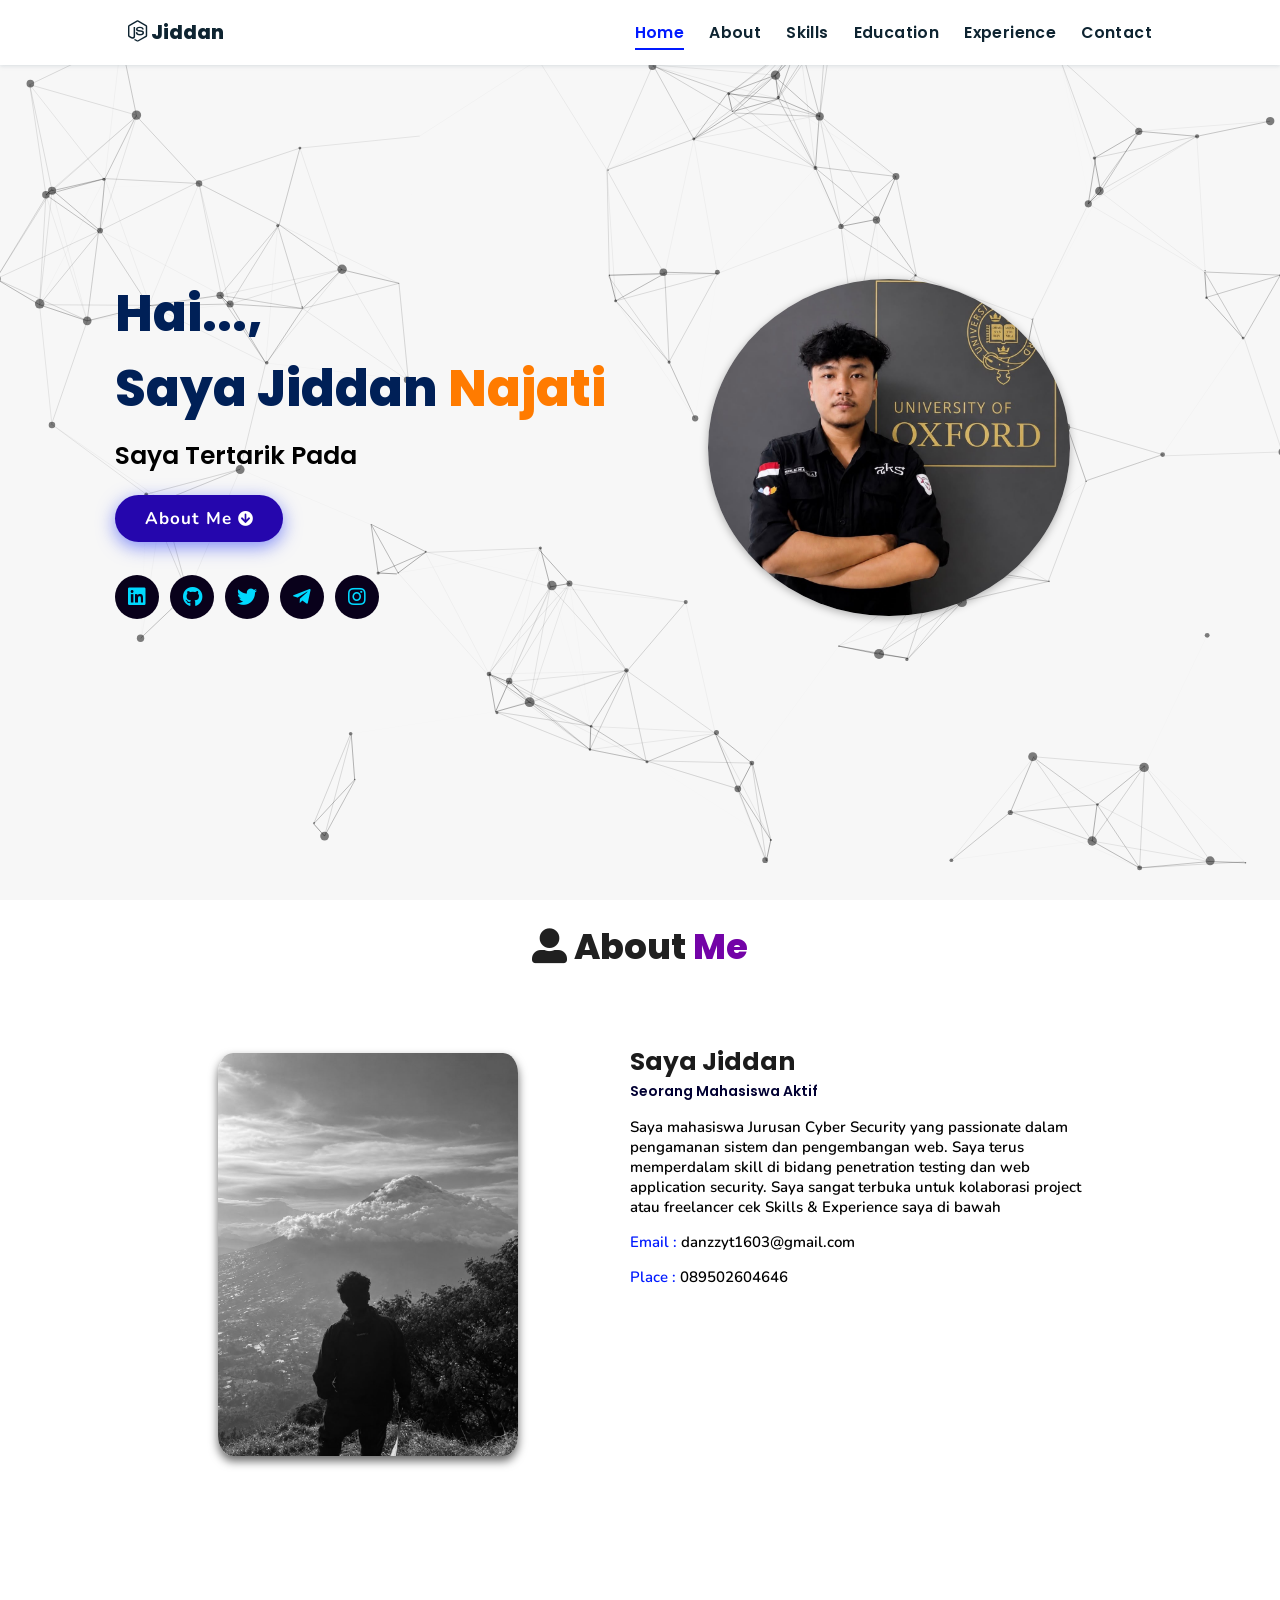
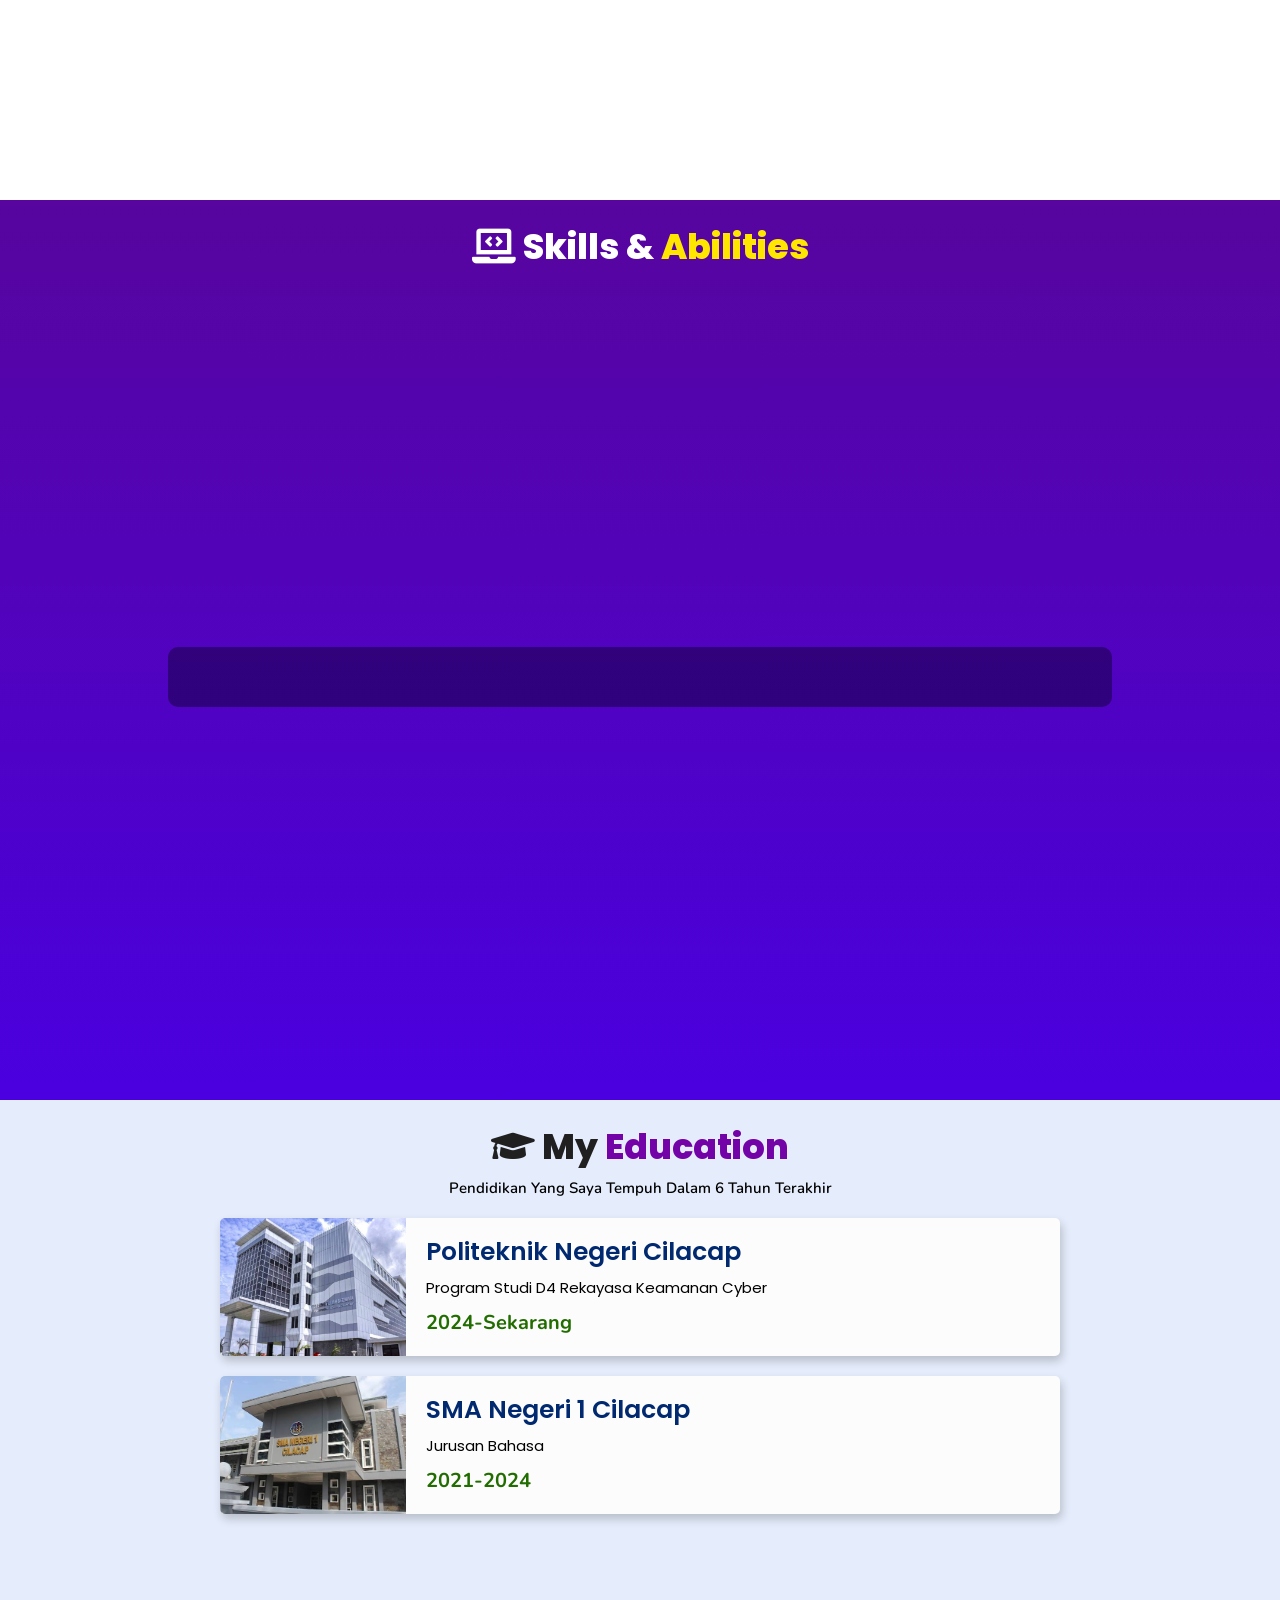
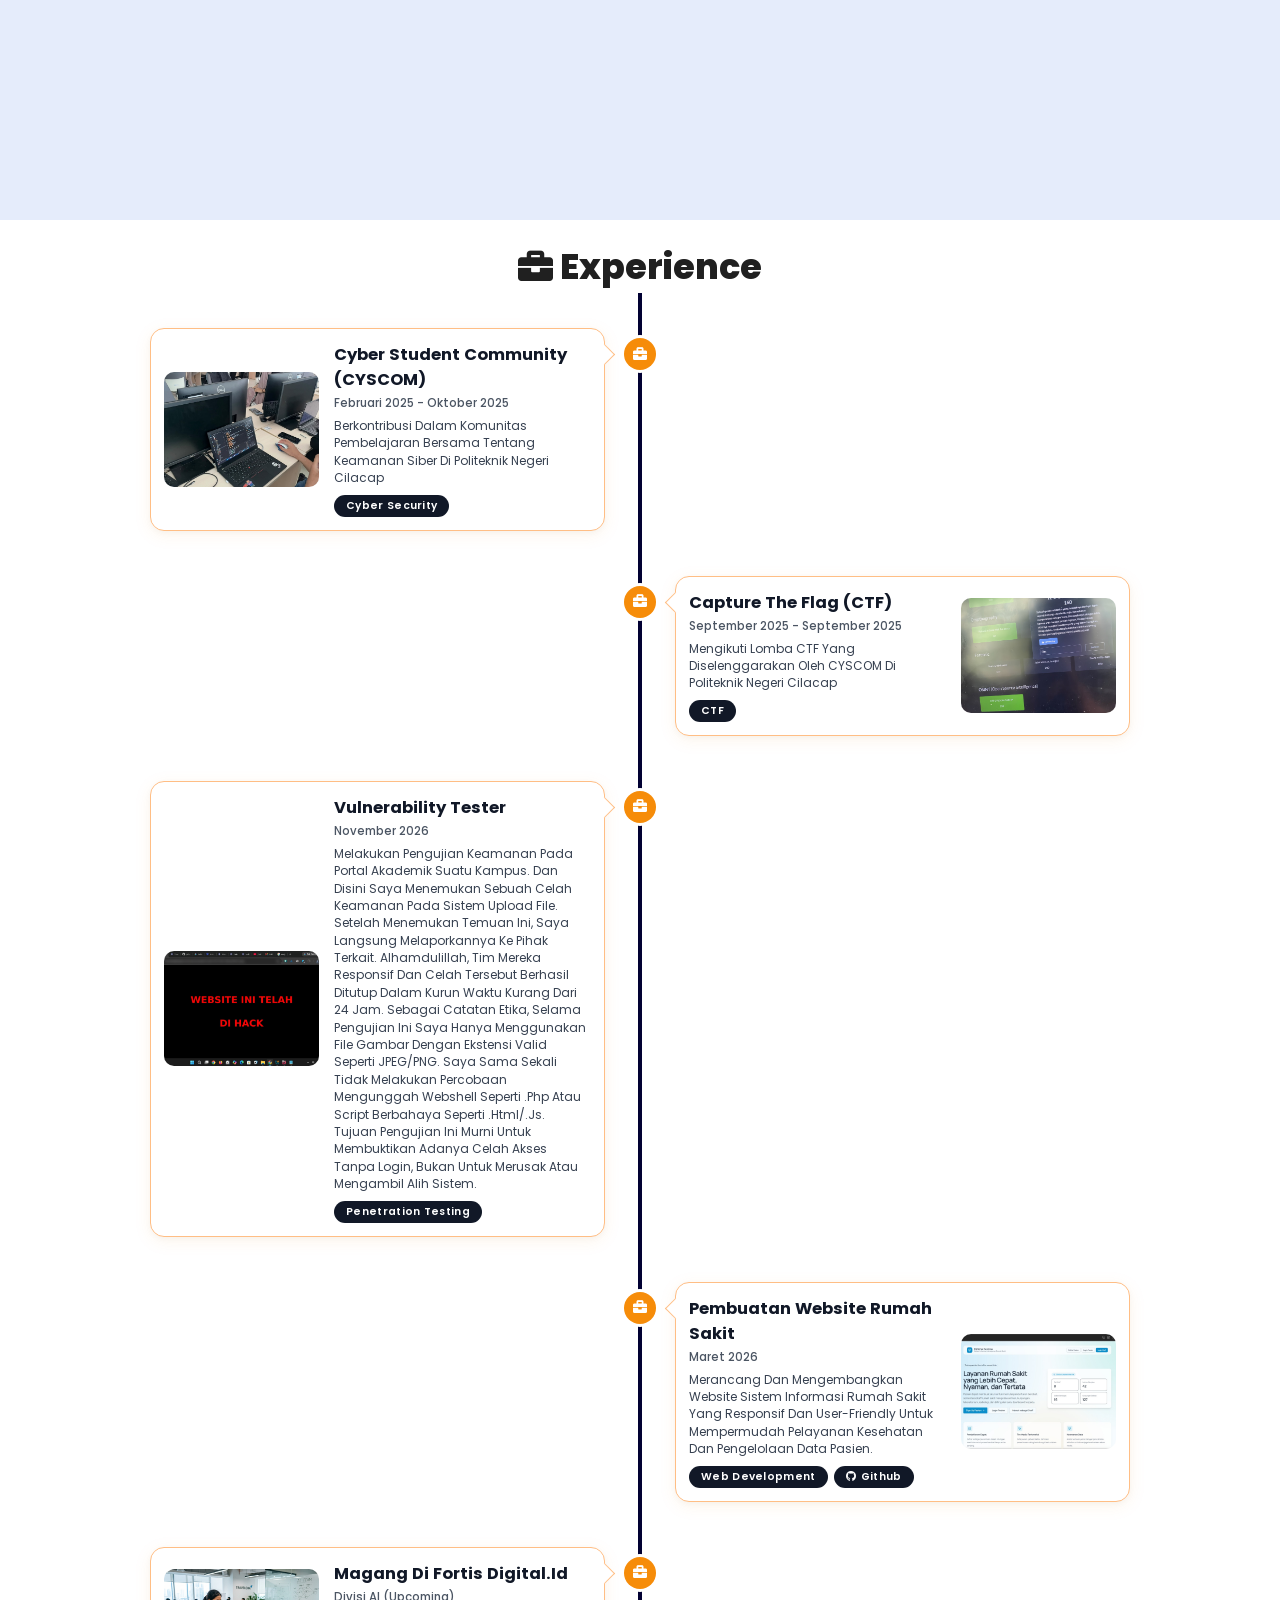
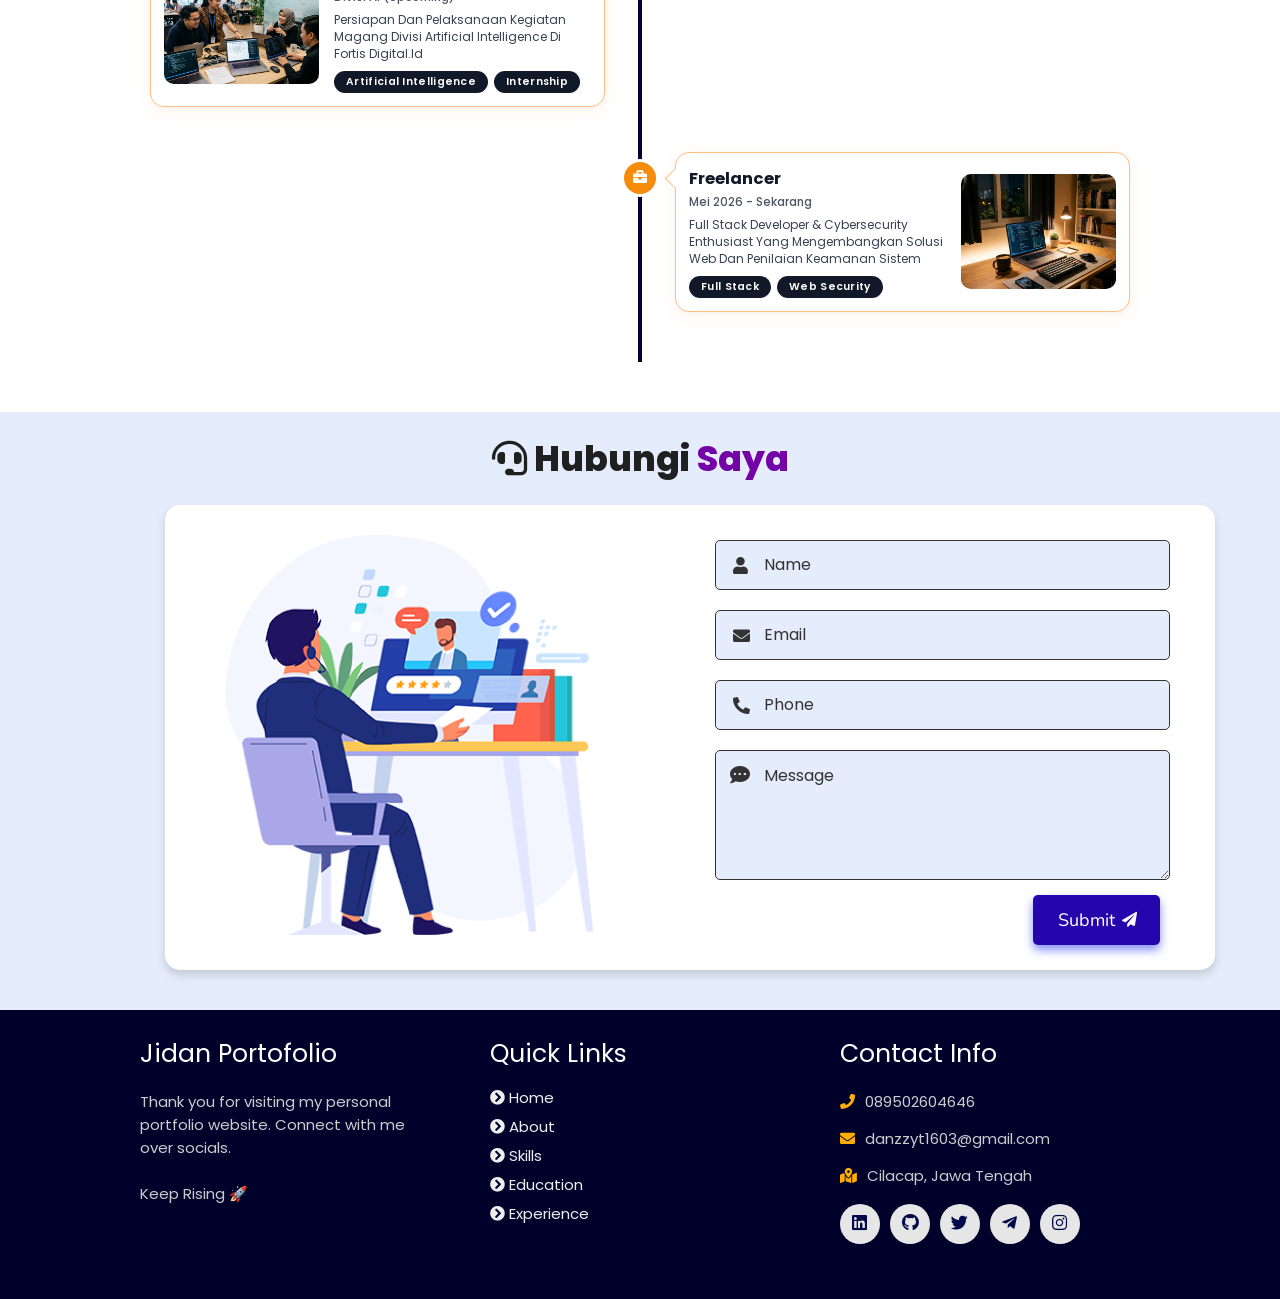
==== index.html @ b466459a "Replace Full Stack tag with clickable Github link to SIMRS repo" ====
<!DOCTYPE html>
<html lang="en">
<head>
    <meta charset="UTF-8">
    <meta http-equiv="X-UA-Compatible" content="IE=edge">
    <meta name="viewport" content="width=device-width, initial-scale=1.0">
    <meta name="keywords" content="jiddan najati, portfolio, jiddan, full stack dev, personal portfolio, portfolio design, portfolio website" />
    <meta name="description" content="Welcome to Jiddan's Portfolio. Full-Stack Web Developer" />
    <!-- Custom CSS -->
    <link rel="stylesheet" href="./assets/css/style.css">
    <!-- Font Awesome -->
    <link rel="stylesheet" href="https://cdnjs.cloudflare.com/ajax/libs/font-awesome/5.15.3/css/all.min.css" integrity="sha512-iBBXm8fW90+nuLcSKlbmrPcLa0OT92xO1BIsZ+ywDWZCvqsWgccV3gFoRBv0z+8dLJgyAHIhR35VZc2oM/gI1w==" crossorigin="anonymous" referrerpolicy="no-referrer" />
    <!-- Favicon -->
    <link id='favicon' rel="shortcut icon" href="./assets/images/favicon.png" type="image/x-png">
    <title>Portfolio | Jiddan Najati</title>
</head>
<body oncontextmenu="return false">

<!-- pre loader -->
<!-- <div class="loader-container">
  <img draggable="false" src="./assets/images/preloader.gif" alt="">
</div> -->

<!-- navbar starts -->
<header>
        <a href="/" class="logo"><i class="fab fa-node-js"></i> Jiddan</a>

        <div id="menu" class="fas fa-bars"></div>
        <nav class="navbar">
            <ul>
            <li><a class="active" href="#home">Home</a></li>
            <li><a href="#about">About</a></li>
            <li><a href="#skills">Skills</a></li>
            <li><a href="#education">Education</a></li>
            <li><a href="#experience">Experience</a></li>
            <li><a href="#contact">Contact</a></li>
            </ul>
        </nav>
</header>
<!-- navbar ends -->


<!-- hero section starts -->
<section class="home" id="home">
    <div id="particles-js"></div>

    <div class="content">
    <h2>Hai...,<br/> Saya Jiddan <span>Najati</span></h2>
    <p>Saya tertarik pada <span class="typing-text"></span></p>
    <a href="#about" class="btn"><span>About Me</span>
      <i class="fas fa-arrow-circle-down"></i>
    </a>
    <div class="socials">
        <ul class="social-icons">
          <li><a class="linkedin" aria-label="LinkedIn" href="https://www.linkedin.com/in/jiddan-najati-794027368" target="_blank"><i class="fab fa-linkedin"></i></a></li> 
          <li><a class="github" aria-label="GitHub" href="https://github.com/DannTzy999/" target="_blank"><i class="fab fa-github"></i></a></li>
          <li><a class="twitter" aria-label="Twitter" href="https://x.com/ZidanZi68293020" target="_blank"><i class="fab fa-twitter"></i></a></li>
          <li><a class="telegram" aria-label="Telegram" href="https://t.me/dannkecee" target="_blank"><i class="fab fa-telegram-plane"></i></a></li>
          <li><a class="instagram" aria-label="Instagram" href="https://www.instagram.com/jiddanbae?stkn=YXJrNmh4YnZ0dGF2&utm_source=qr" target="_blank"><i class="fab fa-instagram"></i></a></li>
        </ul>
      </div>
    </div>
<div class="image">
    <img draggable="false" class="tilt" src="./assets/images/hero.png" alt="">
</div>
</section>
<!-- hero section ends -->


<!-- about section starts -->
<section class="about" id="about">
    <h2 class="heading"><i class="fas fa-user-alt"></i> About <span>Me</span></h2>
    
    <div class="row">

    <div class="image">
        <img draggable="false" class="tilt" src="./assets/images/profile2.jpg" alt="">
    </div>
    <div class="content">
        <h3>Saya Jiddan</h3>
        <span class="tag">Seorang Mahasiswa Aktif</span>
        
        <p>Saya mahasiswa Jurusan Cyber Security yang passionate dalam pengamanan sistem dan pengembangan web. Saya terus memperdalam skill di bidang penetration testing dan web application security. Saya sangat terbuka untuk kolaborasi project atau freelancer cek Skills & Experience saya di bawah</p>
        
        <div class="box-container">
            <!-- <div class="box">
              <p><span> age: </span> 20</p>
              <p><span> phone : </span> +91 XXX-XXX-XXXX</p>
            </div> -->
            <div class="box">
              <p><span> email : </span> danzzyt1603@gmail.com</p>
              <p><span> place : </span> 089502604646</p>
            </div>
        </div>
        
    </div>
    </div>
</section>
<!-- about section ends -->

<!-- skills section starts -->
<section class="skills" id="skills">

    <h2 class="heading"><i class="fas fa-laptop-code"></i> Skills & <span>Abilities</span></h2>

    <div class="container">
          <div class="row" id="skillsContainer">

            <!-- <div class="bar">
              <div class="info">
                <img src="https://img.icons8.com/color/48/000000/adobe-xd.png"/>
                <span>AdobeXD</span>
              </div>
            </div> -->

      </div>
</div>
</section>
<!-- skills section ends -->


<!-- education section starts -->
<section class="education" id="education">

  <h1 class="heading"><i class="fas fa-graduation-cap"></i> My <span>Education</span></h1>

    <p class="qoute">Pendidikan yang saya tempuh dalam 6 tahun terakhir</p>

    <div class="box-container">

    <div class="box">
        <div class="image">
        <img draggable="false" src="./assets/images/educat/college.jpg" alt="">
        </div>
        <div class="content">
        <h3>Politeknik Negeri Cilacap</h3>
        <p>Program Studi D4 Rekayasa Keamanan Cyber</p>
        <h4>2024-Sekarang</h4>
        </div>
    </div>

    <div class="box">
      <div class="image">
      <img draggable="false" src="./assets/images/educat/school.jpg" alt="">
      </div>
      <div class="content">
      <h3>SMA Negeri 1 Cilacap</h3>
      <p>jurusan Bahasa</p>
      <h4>2021-2024</h4>
      </div>
    </div>

</div>
</section>
<!-- education section ends -->

<!-- experience section starts -->
<section class="experience" id="experience">

  <h2 class="heading"><i class="fas fa-briefcase"></i> Experience </h2>

  <div class="timeline">

    <div class="container left">
      <div class="content">
        <div class="exp-image" data-images='["./assets/images/experience/cyscom/cyber-student.jpg", "./assets/images/experience/cyscom/wa-cyscom.jpg"]'>
          <img draggable="false" src="./assets/images/experience/cyscom/cyber-student.jpg" alt="Cyber Student Community">
        </div>
        <div class="exp-info">
          <h2>Cyber Student Community (CYSCOM)</h2>
          <span class="exp-date">Februari 2025 - Oktober 2025</span>
          <p>Berkontribusi Dalam Komunitas Pembelajaran Bersama Tentang Keamanan Siber Di Politeknik Negeri Cilacap</p>
          <div class="exp-badges">
            <span class="badge">Cyber Security</span>
          </div>
        </div>
      </div>
    </div>

    <div class="container right">
      <div class="content">
        <div class="exp-image" data-images='["./assets/images/experience/ctf/ctf.jpg"]'>
          <img draggable="false" src="./assets/images/experience/ctf/ctf.jpg" alt="Capture The Flag">
        </div>
        <div class="exp-info">
          <h2>Capture The Flag (CTF)</h2>
          <span class="exp-date">September 2025 - September 2025</span>
          <p>Mengikuti Lomba CTF Yang Diselenggarakan oleh CYSCOM di Politeknik Negeri Cilacap</p>
          <div class="exp-badges">
            <span class="badge">CTF</span>
          </div>
        </div>
      </div>
    </div>

    <div class="container left">
      <div class="content">
        <div class="exp-image" data-images='["./assets/images/experience/vulnerability-tester/protic.jpg", "./assets/images/experience/vulnerability-tester/sensored_bukti_upload_file1.jpeg", "./assets/images/experience/vulnerability-tester/sensored_sebelum_celah_ditutup.jpeg", "./assets/images/experience/vulnerability-tester/setelah_celah_ditutup.jpeg"]'>
          <img draggable="false" src="./assets/images/experience/vulnerability-tester/protic.jpg" alt="Vulnerability Tester">
        </div>
        <div class="exp-info">
          <h2>Vulnerability Tester</h2>
          <span class="exp-date">November 2026</span>
          <p>Melakukan pengujian keamanan pada portal akademik suatu kampus. Dan disini saya menemukan sebuah celah keamanan pada sistem upload file. Setelah menemukan temuan ini, saya langsung melaporkannya ke pihak terkait. Alhamdulillah, tim mereka responsif dan celah tersebut berhasil ditutup dalam kurun waktu kurang dari 24 jam.
Sebagai catatan etika, selama pengujian ini saya hanya menggunakan file gambar dengan ekstensi valid seperti JPEG/PNG. Saya sama sekali tidak melakukan percobaan mengunggah webshell seperti .php atau script berbahaya seperti .html/.js. Tujuan pengujian ini murni untuk membuktikan adanya celah Akses tanpa login, bukan untuk merusak atau mengambil alih sistem.</p>
          <div class="exp-badges">
            <span class="badge">Penetration Testing</span>
          </div>
        </div>
      </div>
    </div>

    <div class="container right">
      <div class="content">
        <div class="exp-image" data-images='["./assets/images/experience/machine-learning/ml.jpg", "./assets/images/experience/machine-learning/WhatsApp_Image_2026-11-23_at_13.54.38.jpeg", "./assets/images/experience/machine-learning/WhatsApp_Image_2026-11-23_at_13.55.49.jpeg", "./assets/images/experience/machine-learning/WhatsApp_Image_2026-11-23_at_13.58.51.jpeg", "./assets/images/experience/machine-learning/WhatsApp_Image_2026-11-23_at_14.00.42.jpeg"]'>
          <img draggable="false" src="./assets/images/experience/machine-learning/ml.jpg" alt="Pembuatan Website Rumah Sakit">
        </div>
        <div class="exp-info">
          <h2>Pembuatan Website Rumah Sakit</h2>
          <span class="exp-date">Maret 2026</span>
          <p>Merancang dan mengembangkan website sistem informasi rumah sakit yang responsif dan user-friendly untuk mempermudah pelayanan kesehatan dan pengelolaan data pasien.</p>
          <div class="exp-badges">
            <span class="badge">Web Development</span>
            <a href="https://github.com/x0r909/SIMRS.git" target="_blank" rel="noopener noreferrer" class="badge">
              <i class="fab fa-github"></i> Github
            </a>
          </div>
        </div>
      </div>
    </div>

    <div class="container left">
      <div class="content">
        <div class="exp-image" data-images='["./assets/images/experience/fortis-ai/ai.jpg"]'>
          <img draggable="false" src="./assets/images/experience/fortis-ai/ai.jpg" alt="Magang di Fortis Digital.id">
        </div>
        <div class="exp-info">
          <h2>Magang di Fortis Digital.id</h2>
          <span class="exp-date">Divisi AI (Upcoming)</span>
          <p>Persiapan dan Pelaksanaan Kegiatan Magang Divisi Artificial Intelligence di Fortis Digital.id</p>
          <div class="exp-badges">
            <span class="badge">Artificial Intelligence</span>
            <span class="badge">Internship</span>
          </div>
        </div>
      </div>
    </div>

    <div class="container right">
      <div class="content">
        <div class="exp-image" data-images='["./assets/images/experience/freelance/freelance.jpg"]'>
          <img draggable="false" src="./assets/images/experience/freelance/freelance.jpg" alt="Freelancer">
        </div>
        <div class="exp-info">
          <h2>Freelancer</h2>
          <span class="exp-date">Mei 2026 - Sekarang</span>
          <p>Full Stack Developer & Cybersecurity Enthusiast yang Mengembangkan Solusi Web dan Penilaian Keamanan Sistem</p>
          <div class="exp-badges">
            <span class="badge">Full Stack</span>
            <span class="badge">Web Security</span>
          </div>
        </div>
      </div>
    </div>

  </div>

</section>
<!-- experience section ends -->

<!-- image lightbox modal starts -->
<div id="image-lightbox" class="lightbox-modal" aria-hidden="true" role="dialog" aria-label="Galeri Gambar">
  <div class="lightbox-overlay"></div>
  <button class="lightbox-close" aria-label="Tutup preview">&times;</button>
  
  <div class="lightbox-container">
    <button class="lightbox-nav lightbox-prev" aria-label="Foto Sebelumnya" title="Sebelumnya (ArrowLeft)">
      <i class="fas fa-chevron-left"></i>
    </button>

    <div class="lightbox-content">
      <div class="lightbox-counter"><span class="current-index">1</span> / <span class="total-count">1</span></div>
      <div class="lightbox-img-wrapper">
        <img class="lightbox-img" src="" alt="Preview Gambar">
      </div>
      <p class="lightbox-caption"></p>
      <div class="lightbox-thumbs"></div>
    </div>

    <button class="lightbox-nav lightbox-next" aria-label="Foto Selanjutnya" title="Selanjutnya (ArrowRight)">
      <i class="fas fa-chevron-right"></i>
    </button>
  </div>
</div>
<!-- image lightbox modal ends -->

<!-- contact section starts -->
<section class="contact" id="contact">
  
  <h2 class="heading"><i class="fas fa-headset"></i> Hubungi <span>Saya</span></h2>

  <div class="container">
    <div class="content">
      <div class="image-box">
        <img draggable="false" src="./assets/images/contact1.png" alt="">
      </div>
    <form id="contact-form">
      
      <div class="form-group">
        <div class="field">
          <input type="text" name="name" placeholder="Name" required>
          <i class='fas fa-user'></i>
        </div>
        <div class="field">
          <input type="text" name="email" placeholder="Email" required>
          <i class='fas fa-envelope'></i>
        </div>
        <div class="field">
          <input type="text" name="phone" placeholder="Phone">
          <i class='fas fa-phone-alt'></i>
        </div>
        <div class="message">
        <textarea placeholder="Message" name="message" required></textarea>
        <i class="fas fa-comment-dots"></i>
        </div>
        </div>
      <div class="button-area">
        <button type="submit">
          Submit <i class="fa fa-paper-plane"></i></button>
      </div>
    </form>
  </div>
  </div>
</section>
<!-- contact section ends -->


<!-- footer section starts -->
<section class="footer">

  <div class="box-container">

      <div class="box">
          <h3>Jidan Portofolio</h3>
          <p>Thank you for visiting my personal portfolio website. Connect with me over socials. <br/> <br/> Keep Rising 🚀</p>
      </div>

      <div class="box">
          <h3>quick links</h3>
          <a href="#home"><i class="fas fa-chevron-circle-right"></i> home</a>
          <a href="#about"><i class="fas fa-chevron-circle-right"></i> about</a>
          <a href="#skills"><i class="fas fa-chevron-circle-right"></i> skills</a>
          <a href="#education"><i class="fas fa-chevron-circle-right"></i> education</a>
          <a href="#experience"><i class="fas fa-chevron-circle-right"></i> experience</a>
      </div>

      <div class="box">
          <h3>contact info</h3>
          <p> <i class="fas fa-phone"></i>089502604646</p>
          <p> <i class="fas fa-envelope"></i>danzzyt1603@gmail.com</p>
          <p> <i class="fas fa-map-marked-alt"></i>Cilacap, Jawa Tengah</p>
          <div class="share">

              <a href="https://www.linkedin.com/in/jiddan-najati-794027368" class="fab fa-linkedin" aria-label="LinkedIn" target="_blank"></a>
              <a href="https://github.com/DannTzy999/" class="fab fa-github" aria-label="GitHub" target="_blank"></a>
              <a href="https://x.com/ZidanZi68293020" class="fab fa-twitter" aria-label="Twitter" target="_blank"></a>
              <a href="https://t.me/dannkecee" class="fab fa-telegram-plane" aria-label="Telegram" target="_blank"></a>
              <a href="https://www.instagram.com/jiddanbae?stkn=YXJrNmh4YnZ0dGF2&utm_source=qr" class="fab fa-instagram" aria-label="Instagram" target="_blank"></a>
          </div>
      </div>
  </div>

</section>
<!-- footer section ends -->


<!-- scroll top btn -->
<a href="#home" aria-label="ScrollTop" class="fas fa-angle-up" id="scroll-top"></a>
<!-- scroll back to top -->


<!-- ==== ALL MAJOR JAVASCRIPT CDNS STARTS ==== -->
<!-- jquery cdn -->
<script src="https://cdnjs.cloudflare.com/ajax/libs/jquery/3.6.0/jquery.min.js" integrity="sha512-894YE6QWD5I59HgZOGReFYm4dnWc1Qt5NtvYSaNcOP+u1T9qYdvdihz0PPSiiqn/+/3e7Jo4EaG7TubfWGUrMQ==" crossorigin="anonymous" referrerpolicy="no-referrer"></script>

<!-- typed.js cdn -->
<script src="https://cdnjs.cloudflare.com/ajax/libs/typed.js/2.0.5/typed.min.js" integrity="sha512-1KbKusm/hAtkX5FScVR5G36wodIMnVd/aP04af06iyQTkD17szAMGNmxfNH+tEuFp3Og/P5G32L1qEC47CZbUQ==" crossorigin="anonymous" referrerpolicy="no-referrer"></script>

<!-- particle.js links -->
<script src="./assets/js/particles.min.js"></script>
<script src="./assets/js/app.js"></script>

<!-- vanilla tilt.js links -->
<script src="https://cdnjs.cloudflare.com/ajax/libs/vanilla-tilt/1.7.0/vanilla-tilt.min.js" integrity="sha512-SttpKhJqONuBVxbRcuH0wezjuX+BoFoli0yPsnrAADcHsQMW8rkR84ItFHGIkPvhnlRnE2FaifDOUw+EltbuHg==" crossorigin="anonymous" referrerpolicy="no-referrer"></script>

<!-- scroll reveal anim -->
<script src="https://unpkg.com/scrollreveal"></script>

<script
      type="text/javascript"
      src="https://cdn.jsdelivr.net/npm/emailjs-com@3/dist/email.min.js"
    ></script>

<!-- ==== ALL MAJOR JAVASCRIPT CDNS ENDS ==== -->

<script src="./assets/js/script.js"></script>

</body>
</html>
---- assets/css/style.css ----
@import url("https://fonts.googleapis.com/css2?family=Poppins:wght@400;600;700&display=swap");
@import url("https://fonts.googleapis.com/css2?family=Nunito:ital,wght@0,300;0,400;0,600;0,700;1,300;1,400&display=swap");

* {
  margin: 0;
  padding: 0;
  box-sizing: border-box;
  text-decoration: none;
  outline: none;
  border: none;
  text-transform: capitalize;
  transition: all 0.2s linear;
}
html {
  font-size: 62.5%;
  overflow-x: hidden;
  scroll-behavior: smooth;
}
body {
  background: #f7f7f7;
  font-family: "Poppins", sans-serif;
}

*::selection {
  background: #2b3dda;
  color: #fff;
}

html {
  font-size: 62.5%;
  overflow-x: hidden;
}
html::-webkit-scrollbar {
  width: 0.8rem;
}
html::-webkit-scrollbar-track {
  background: rgb(235, 202, 245);
}
html::-webkit-scrollbar-thumb {
  background: #420177;
}

/* pre loader start */
.loader-container {
  position: fixed;
  top: 0;
  left: 0;
  z-index: 10000;
  background: #e6eff1;
  display: flex;
  align-items: center;
  justify-content: center;
  height: 100%;
  width: 100%;
}
.loader-container.fade-out {
  top: -120%;
}
/* pre loader end */

/* navbar starts */
header {
  position: fixed;
  top: 0;
  left: 0;
  right: 0;
  z-index: 1000;
  display: flex;
  align-items: center;
  justify-content: space-between;
  padding: 1.7rem 10%;
  height: 6.5rem;
  background-color: #fff;
  box-shadow: 0 1px 4px rgba(146, 161, 176, 0.3);
}
section {
  min-height: 100vh;
  padding: 2rem 9%;
}
.heading {
  font-size: 3.5rem;
  color: rgb(32, 32, 32);
  font-weight: 800;
  text-align: center;
}
.heading span {
  color: rgb(115, 3, 167);
}
header .logo {
  font-size: 1.9rem;
  font-weight: 800;
  text-decoration: none;
  color: #0e2431;
}
header .logo i {
  font-size: 2.2rem;
}
header .logo:hover {
  color: #fc8c05;
}
header .navbar ul {
  list-style: none;
  display: flex;
  justify-content: center;
  align-items: center;
}
header .navbar li {
  margin-left: 2.5rem;
}
header .navbar ul li a {
  font-size: 1.57rem;
  color: #0e2431;
  font-weight: 600;
  text-decoration: none;
  letter-spacing: 0.04rem;
  transition: 0.2s;
}
header .navbar ul li a.active,
header .navbar ul li a:hover {
  color: #011aff;
  border-bottom: 0.2rem solid #011aff;
  padding: 0.5rem 0;
}
/* navbar ends */

/* hamburger icon starts*/
#menu {
  font-size: 3rem;
  cursor: pointer;
  color: rgb(24, 2, 63);
  display: none;
}
@media (max-width: 768px) {
  #menu {
    display: block;
  }
  header .navbar {
    position: fixed;
    top: 6.5rem;
    right: -120%;
    width: 75%;
    height: 100%;
    text-align: left;
    align-items: flex-start;
    background-color: #0e0f31;
  }
  header .navbar ul {
    flex-flow: column;
    padding: 1rem;
  }
  header .navbar ul li {
    text-align: center;
    width: 100%;
    margin: 1rem 0;
    border-radius: 0.5rem;
    width: 26rem;
  }
  header .navbar ul li a {
    display: block;
    padding: 1rem;
    text-align: left;
    color: #fff;
    font-size: 2rem;
  }
  header .navbar ul li a.active,
  header .navbar ul li a:hover {
    padding: 1rem;
    color: #fff;
    border-radius: 0.5rem;
    border-bottom: 0.5rem solid #011aff;
  }
  .fa-times {
    transform: rotate(180deg);
  }
  header .navbar.nav-toggle {
    right: 0;
  }
}
/* hamburger icon ends */

/* hero section starts*/
.home {
  position: relative;
  display: flex;
  flex-wrap: wrap;
  gap: 1.5rem;
  min-height: 100vh;
  align-items: center;
}
.home #particles-js {
  position: absolute;
  top: 0;
  left: 0;
  height: 100%;
  width: 100%;
}
.home::before {
  content: "";
  position: absolute;
  top: 0;
  left: 0;
  height: 100%;
  width: 100%;
}
.home .content {
  flex: 1 1 40rem;
  padding-top: 1rem;
  z-index: 1;
}
.home .image {
  flex: 1 1 40rem;
  z-index: 1;
}
.home .image img {
  width: 70%;
  margin-left: 6rem;
  border-radius: 50%;
  box-shadow: 0 2px 8px rgba(0, 0, 0, 0.3);
  cursor: pointer;
}
.home .image img:hover {
  box-shadow: 0 5px 15px rgba(0, 0, 0, 0.5);
}
.home .content h2 {
  font-size: 5rem;
  font-weight: 800;
  color: #002057;
}
.home .content h2 span {
  font-size: 5rem;
  font-weight: 800;
  color: #ff7b00;
}
.home .content p {
  font-size: 2.5rem;
  color: #000;
  font-weight: 600;
  padding: 1rem 0;
}
.home .content p span {
  font-size: 2.5rem;
  color: rgb(148, 8, 8);
  font-weight: 600;
  padding: 1rem 0;
}
.home .btn {
  margin-top: 1rem;
  position: absolute;
  line-height: 0;
  padding: 1.6rem 3rem;
  border-radius: 4em;
  transition: 0.5s;
  color: #fff;
  background: #2506ad;
  box-shadow: 0px 5px 18px rgba(48, 68, 247, 0.6);
  font-family: "Nunito", sans-serif;
}
.home .btn span {
  font-weight: 700;
  font-size: 1.7rem;
  letter-spacing: 0.1rem;
}
.home .btn i {
  margin-left: 0.3rem;
  font-size: 1.5rem;
  transition: 0.3s;
}
.home .btn:hover {
  background: #1a047e;
}
.home .btn:hover i {
  transform: translateX(5px);
}
/* social icons start */
.socials {
  position: relative;
  margin-top: 9rem;
}
.socials .social-icons {
  padding-left: 0;
  margin-bottom: 0;
  list-style: none;
}
.socials .social-icons li {
  display: inline-block;
  margin-bottom: 14px;
}
.social-icons a {
  font-size: 2rem;
  display: inline-block;
  line-height: 44px;
  color: #00d9ff;
  background-color: #09011b;
  width: 44px;
  height: 44px;
  text-align: center;
  margin-right: 8px;
  border-radius: 100%;
  -webkit-transition: all 0.2s linear;
  -o-transition: all 0.2s linear;
  transition: all 0.2s linear;
}
.social-icons a:active,
.social-icons a:focus,
.social-icons a:hover {
  color: #fff;
  background-color: #0685da;
}
.social-icons a.github:hover {
  background-color: #0e0e0e;
}
.social-icons a.twitter:hover {
  background-color: #00aced;
}
.social-icons a.linkedin:hover {
  background-color: #007bb6;
}
.social-icons a.dev:hover {
  background-color: #070707;
}
.social-icons a.instagram:hover {
  background-color: #ee00da;
}
/* social icons end */

/* hero media queries starts*/
@media (max-width: 450px) {
  .home .btn {
    margin: 4rem 0;
  }
  .socials {
    margin-top: 12rem;
  }
  .home .image img {
    margin-top: -12rem;
  }
  .home .content p {
    font-size: 2.2rem;
  }
  .home .content p span {
    font-size: 2.2rem;
  }
}
/* hero media queries ends*/
/* hero section end */

/* about section starts */
.about {
  background: rgb(255, 255, 255);
}
.about .row {
  display: flex;
  flex-direction: row;
  gap: 2rem;
  flex-wrap: wrap;
  padding: 4rem;
}
.about .row .image {
  text-align: center;
  flex: 1 1 35rem;
}
.about .row .image img {
  margin: 4rem;
  width: 30rem;
  height: auto;
  border-radius: 5%;
  box-shadow: 0 5px 10px rgba(0, 0, 0, 0.6);
  mix-blend-mode: luminosity;
  transition: 0.3s;
  cursor: pointer;
}
.about .row .image img:hover {
  mix-blend-mode: normal;
}
.about .row .content {
  flex: 1 1 45rem;
  padding: 3rem;
}
.about .row .content h3 {
  color: rgb(27, 27, 27);
  font-size: 2.5rem;
}
.about .row .content .tag {
  font-size: 1.4rem;
  color: #020133;
  font-weight: 600;
  margin-top: 1rem;
}
.about .row .content p {
  font-size: 1.5rem;
  margin-top: 1.5rem;
  font-family: "Nunito";
  font-weight: 600;
  text-transform: none;
}
.about .row .content .box-container {
  display: flex;
  flex-wrap: wrap;
  gap: 1.5rem;
  font-family: "Nunito";
  font-weight: 600;
}
.about .row .content .box-container .box p {
  text-transform: none;
}
.about .row .content .box-container .box p span {
  color: #011aff;
}
.resumebtn {
  margin-top: 6rem;
}
.resumebtn .btn {
  padding: 1.7rem 3rem;
  border-radius: 0.5em;
  transition: 0.3s;
  color: #fff;
  background: #2506ad;
  box-shadow: 0px 5px 10px rgba(48, 68, 247, 0.6);
  font-family: "Nunito", sans-serif;
}
.resumebtn .btn span {
  font-weight: 600;
  font-size: 1.8rem;
  letter-spacing: 0.1rem;
}
.resumebtn .btn i {
  margin-left: 0.3rem;
  font-size: 1.2rem;
  transition: 0.3s;
}
.resumebtn .btn:hover {
  background: #1a047e;
}
.resumebtn .btn:hover i {
  transform: translateX(5px);
}
/* about media queries starts*/
@media screen and (max-width: 600px) {
  .about .row .image {
    margin-top: 2rem;
  }
  .about .row .image img {
    margin: 0 auto;
    width: 80%;
    mix-blend-mode: normal;
  }
  .about .row {
    padding: 0.5rem;
    margin-bottom: 7rem;
  }
  .about .row .content {
    padding: 1rem;
  }
  .about .row .content .box-container {
    gap: 0;
  }
}
/* about media queries ends*/
/* about section ends */

/* skills section starts */
.skills {
  min-height: 100vh;
  background: linear-gradient(to bottom, #57059e, #4a00e0);
  display: flex;
  flex-direction: column;
  justify-content: center;
}
.skills h2 {
  color: #fff;
}
.skills .heading span {
  color: rgb(255, 230, 0);
}
.skills .container {
  background: rgba(0, 0, 22, 0.4);
  color: #fff;
  border-radius: 1rem;
  padding: 3rem;
  width: 90%;
  margin: auto;
}
.skills .container .row {
  display: grid;
  grid-template-columns: repeat(2, 1fr);
  flex-wrap: wrap;
  gap: 2.5rem;
  max-width: 1200px;
  margin: auto;
}
.skills .container .box {
  background: linear-gradient(135deg, rgba(0, 20, 80, 0.9), rgba(10, 40, 100, 0.9));
  border: 2px solid #00e0ff;
  border-radius: 1.5rem;
  padding: 3rem;
  text-align: center;
  transition: 0.3s ease;
  box-shadow: 0 8px 20px rgba(0, 224, 255, 0.1);
  position: relative;
  overflow: hidden;
  min-height: 400px;
  display: flex;
  flex-direction: column;
  justify-content: center;
}
.skills .container .box::before {
  content: "";
  position: absolute;
  top: -50%;
  left: -50%;
  width: 200%;
  height: 200%;
  background: radial-gradient(circle, rgba(0, 224, 255, 0.1) 0%, transparent 70%);
  opacity: 0;
  transition: 0.3s ease;
}
.skills .container .box:hover {
  transform: translateY(-10px);
  box-shadow: 0 15px 40px rgba(0, 224, 255, 0.3);
  border-color: #00ffff;
  background: linear-gradient(135deg, rgba(0, 40, 120, 0.95), rgba(20, 60, 150, 0.95));
}
.skills .container .box:hover::before {
  opacity: 1;
}
.skills .container .box .content {
  position: relative;
  z-index: 1;
}
.skills .container .box .icon-box {
  font-size: 4rem;
  color: #00e0ff;
  margin-bottom: 1.5rem;
  display: inline-block;
}
.skills .container .box h3 {
  color: #fff;
  font-size: 2rem;
  margin-bottom: 1.5rem;
  font-weight: 700;
}
.skills .container .box p {
  color: #b0b0ff;
  font-size: 1.3rem;
  line-height: 1.8;
  margin-bottom: 2rem;
  text-align: justify;
}
.skills .container .box .btn {
  background: #00e0ff;
  color: #000;
  padding: 1rem 2.5rem;
  border-radius: 3rem;
  font-weight: 600;
  font-size: 1.1rem;
  display: inline-block;
  transition: 0.3s ease;
}
.skills .container .box .btn:hover {
  background: #00ffff;
  transform: scale(1.05);
}
/* skills media queries starts*/
@media screen and (max-width: 1200px) {
  .skills .container .row {
    grid-template-columns: repeat(2, 1fr);
    gap: 1.5rem;
  }
}

@media screen and (max-width: 800px) {
  .skills .container .row {
    grid-template-columns: 1fr;
    gap: 1.5rem;
  }
}

@media screen and (max-width: 600px) {
  .skills .container {
    padding: 1rem;
    margin: 0;
    width: 100%;
  }
  .skills .container .row {
    grid-template-columns: 1fr;
    gap: 1rem;
  }
  .skills .container .box {
    padding: 1.5rem;
  }
  .skills .container .box h3 {
    font-size: 1.5rem;
  }
  .skills .container .box p {
    font-size: 0.9rem;
  }
}
/* skills media queries ends*/
/* skills section ends */

/* education section starts */
.education {
  background: #e5ecfb;
  min-height: 80vh;
}
.education .qoute {
  font-size: 1.5rem;
  text-align: center;
  font-family: "Nunito", sans-serif;
  font-weight: 600;
  margin-top: 0.5rem;
}
.education .box-container {
  display: flex;
  flex-wrap: wrap;
  justify-content: center;
  align-items: center;
  flex-direction: column;
}
.education .box-container .box {
  display: flex;
  flex-direction: row;
  width: 80%;
  border-radius: 0.5rem;
  box-shadow: 0.2rem 0.5rem 1rem rgba(0, 0, 0, 0.2);
  text-align: center;
  position: relative;
  margin-top: 2rem;
  overflow: hidden;
  transition: 0.3s;
  background: rgb(252, 252, 252);
}
.education .box-container .box:hover {
  transform: scale(1.03);
  box-shadow: 1rem 0.5rem 1.2rem rgba(0, 0, 0, 0.3);
}
.education .box-container .box .image {
  flex: 1 1 20rem;
  width: 100%;
}
.education .box-container .box img {
  object-fit: cover;
  position: relative;
  width: 100%;
  height: 100%;
}
.education .box-container .box .content {
  position: relative;
  display: flex;
  flex-direction: column;
  padding: 1rem;
  flex-wrap: wrap;
  flex: 1 1 70rem;
}
.education .box-container .box .content h3 {
  font-size: 2.5rem;
  color: #012970;
  padding: 0.5rem 0;
  font-weight: 600;
  text-align: left;
  margin-left: 1rem;
}
.education .box-container .box .content p {
  font-size: 1.5rem;
  margin-left: 1rem;
  text-align: left;
}
.education h4 {
  font-size: 2rem;
  color: rgb(34, 109, 0);
  text-align: left;
  margin: 1rem;
  font-family: "Nunito", sans-serif;
  font-weight: 700;
}

/* education media queries starts*/
@media screen and (max-width: 600px) {
  .education .box-container .box {
    flex-direction: column;
    width: 100%;
  }
  .education .box-container .box .image {
    width: 100%;
    height: 25rem;
  }
  .education .box-container .box img {
    width: 100%;
  }
  .education .box-container .box .content {
    position: relative;
    display: flex;
    flex-direction: column;
    padding: 1rem;
    flex-wrap: wrap;
    flex: 0;
  }
  .education .btns {
    margin-top: 2rem;
    margin-left: 1rem;
    margin-right: 1rem;
    flex-wrap: wrap;
  }
}
/* education media queries ends*/
/* education section ends */

/* work section starts */
.work {
  /* background: #010124; */
  background: linear-gradient(to bottom, #000031, #00002c);
}
.work h2 {
  color: #fff;
  padding: 1rem;
}
.work .heading span {
  color: rgb(255, 230, 0);
}
.work .box-container {
  display: flex;
  flex-wrap: wrap;
  gap: 1.5rem;
  margin: 2rem;
}
.work .box-container .box {
  flex: 1 1 30rem;
  border-radius: 0.5rem;
  box-shadow: 0 0.5rem 1rem rgba(0, 0, 0, 0.1);
  position: relative;
  overflow: hidden;
  height: 30rem;
}
.work .box-container .box img {
  height: 100%;
  width: 100%;
  object-fit: cover;
}
.work .box-container .box .content {
  height: 100%;
  width: 100%;
  position: absolute;
  top: 85%;
  left: 0;
  background: rgba(255, 255, 255, 0.9);
  display: flex;
  flex-direction: column;
}
.work .box-container .box .content .tag {
  display: flex;
  flex-direction: row;
  justify-content: space-between;
  align-items: center;
  height: 4.5rem;
  width: 100%;
  padding-left: 1rem;
  background: #ffd900;
}
.work .box-container .box .content .tag h3 {
  font-size: 2rem;
}
.work .box-container .box:hover .content {
  top: 25%;
}
.work .desc {
  margin: 2rem;
  display: flex;
  flex-direction: column;
  justify-content: center;
}
.work .desc p {
  font-size: 1.5rem;
}
.work .desc .btns {
  display: flex;
  justify-content: space-between;
  width: 100%;
  margin-top: 2rem;
}
.work .desc .btns .btn {
  line-height: 0;
  display: inline;
  padding: 1.5rem 2.5rem;
  border-radius: 0.5rem;
  font-size: 1.5rem;
  color: #fff;
  background: rgb(12, 12, 12);
  margin-right: 2rem;
}
.work .desc .btns .btn:hover {
  background: #310ae0f5;
}
.work .viewall {
  display: flex;
  justify-content: center;
}
.work .viewall .btn {
  position: relative;
  line-height: 0;
  padding: 1.6rem 3rem;
  border-radius: 0.5em;
  transition: 0.5s;
  color: rgb(255, 255, 255);
  font-weight: 700;
  border: 2px solid #fff;
  box-shadow: 0px 5px 10px rgba(65, 84, 241, 0.4);
  text-align: center;
}
.work .viewall .btn span {
  font-weight: 600;
  font-size: 1.7rem;
  font-family: "Nunito", sans-serif;
}
.work .viewall .btn i {
  margin-left: 0.3rem;
  font-size: 1.5rem;
  transition: 0.3s;
}
.work .viewall .btn:hover {
  background: #fff;
  color: #000;
}
.work .viewall .btn:hover i {
  transform: translateX(5px);
}
/* work section ends */

/* experience section starts */
.experience {
  background: #ffffff;
  padding-bottom: 5rem;
}
.experience .timeline {
  position: relative;
  max-width: 1200px;
  margin: 0 auto;
  padding: 2rem 0;
}
.experience .timeline::after {
  content: "";
  position: absolute;
  width: 4px;
  background: #020133;
  top: 0;
  bottom: 0;
  left: 50%;
  margin-left: -2px;
  z-index: 1;
}
.experience .container {
  padding: 15px 35px;
  position: relative;
  background-color: transparent;
  width: 50%;
  margin-bottom: 1.5rem;
}
/* circles on timeline */
.experience .container::after {
  content: "\f0b1";
  position: absolute;
  width: 32px;
  height: 32px;
  background-color: #f68c09;
  border-radius: 50%;
  z-index: 10;
  font-size: 1.4rem;
  display: flex;
  align-items: center;
  justify-content: center;
  color: #ffffff;
  font-family: "Font Awesome 5 Free";
  font-weight: 900;
  top: 25px;
  box-shadow: 0 0 0 3px #ffffff;
}
.experience .left {
  left: 0;
}
.experience .right {
  left: 50%;
}
.experience .left::after {
  right: -16px;
}
.experience .right::after {
  left: -16px;
}
/* arrows pointing to circle */
.experience .left::before {
  content: "";
  position: absolute;
  top: 34px;
  right: 28px;
  width: 14px;
  height: 14px;
  background: #ffffff;
  border-top: 1.5px solid #ffbe85;
  border-right: 1.5px solid #ffbe85;
  transform: rotate(45deg);
  z-index: 5;
}
.experience .right::before {
  content: "";
  position: absolute;
  top: 34px;
  left: 28px;
  width: 14px;
  height: 14px;
  background: #ffffff;
  border-bottom: 1.5px solid #ffbe85;
  border-left: 1.5px solid #ffbe85;
  transform: rotate(45deg);
  z-index: 5;
}
.experience .content {
  background-color: #ffffff;
  position: relative;
  border-radius: 14px;
  border: 1.5px solid #ffbe85;
  box-shadow: 0 4px 18px rgba(246, 140, 9, 0.08), 0 2px 6px rgba(0, 0, 0, 0.03);
  padding: 1.3rem;
  display: flex;
  align-items: center;
  gap: 1.5rem;
  transition: transform 0.3s ease, box-shadow 0.3s ease;
}
.experience .content:hover {
  transform: translateY(-3px);
  box-shadow: 0 8px 24px rgba(246, 140, 9, 0.16);
}
.experience .right .content {
  flex-direction: row-reverse;
}
.experience .exp-image {
  flex-shrink: 0;
  width: 155px;
  height: 115px;
  border-radius: 10px;
  overflow: hidden;
  position: relative;
  cursor: zoom-in;
}
.experience .exp-image img {
  width: 100%;
  height: 100%;
  object-fit: cover;
  display: block;
  transition: transform 0.35s ease, filter 0.35s ease;
  cursor: zoom-in;
}
.experience .exp-image img:not(:first-of-type) {
  display: none;
}
.experience .exp-image:hover img {
  transform: scale(1.08);
  filter: brightness(1.05);
}
.experience .exp-gallery-badge {
  position: absolute;
  top: 7px;
  right: 7px;
  background: rgba(15, 23, 42, 0.82);
  color: #ffffff;
  padding: 3px 8px;
  border-radius: 6px;
  font-size: 1.1rem;
  font-weight: 600;
  display: inline-flex;
  align-items: center;
  gap: 5px;
  z-index: 5;
  pointer-events: none;
  backdrop-filter: blur(4px);
  -webkit-backdrop-filter: blur(4px);
  border: 1px solid rgba(255, 255, 255, 0.25);
  box-shadow: 0 2px 6px rgba(0, 0, 0, 0.45);
  font-family: "Poppins", sans-serif;
  letter-spacing: 0.5px;
  line-height: 1.2;
}
.experience .exp-gallery-badge i {
  font-size: 1.05rem;
  color: #f68c09;
}
.experience .exp-info {
  flex: 1;
  min-width: 0;
  text-align: left;
}
.experience .exp-info h2 {
  font-size: 1.65rem;
  font-weight: 700;
  color: #111827;
  margin: 0 0 0.3rem 0;
  font-family: "Poppins", sans-serif;
}
.experience .exp-date {
  font-size: 1.15rem;
  color: #4b5563;
  font-weight: 500;
  display: block;
  margin-bottom: 0.5rem;
}
.experience .exp-info p {
  font-size: 1.2rem;
  color: #374151;
  line-height: 1.45;
  margin: 0 0 0.8rem 0;
}
.experience .exp-badges {
  display: flex;
  flex-wrap: wrap;
  gap: 6px;
  align-items: center;
}
.experience .exp-badges .badge {
  background: #111827;
  color: #ffffff;
  font-size: 1.05rem;
  font-weight: 600;
  padding: 3px 12px;
  border-radius: 20px;
  display: inline-flex;
  align-items: center;
  gap: 5px;
  letter-spacing: 0.3px;
  text-decoration: none;
  transition: all 0.25s ease;
}
.experience .exp-badges a.badge:hover {
  background: #24292e;
  color: #f68c09;
  transform: translateY(-2px);
  box-shadow: 0 4px 10px rgba(0, 0, 0, 0.25);
}

/* ===== EXPERIENCE IMAGE LIGHTBOX MODAL ===== */
.lightbox-modal {
  position: fixed;
  top: 0;
  left: 0;
  width: 100%;
  height: 100%;
  z-index: 999999;
  display: flex;
  align-items: center;
  justify-content: center;
  opacity: 0;
  visibility: hidden;
  transition: opacity 0.3s ease, visibility 0.3s ease;
}
.lightbox-modal.active {
  opacity: 1;
  visibility: visible;
}
.lightbox-overlay {
  position: absolute;
  top: 0;
  left: 0;
  width: 100%;
  height: 100%;
  background: rgba(10, 15, 30, 0.88);
  backdrop-filter: blur(12px);
  -webkit-backdrop-filter: blur(12px);
  cursor: zoom-out;
}
.lightbox-close {
  position: absolute;
  top: 22px;
  right: 25px;
  width: 46px;
  height: 46px;
  background: rgba(255, 255, 255, 0.14);
  border: 1px solid rgba(255, 255, 255, 0.28);
  color: #ffffff;
  font-size: 3rem;
  line-height: 1;
  border-radius: 50%;
  cursor: pointer;
  display: flex;
  align-items: center;
  justify-content: center;
  z-index: 30;
  transition: background 0.25s ease, transform 0.25s ease, border-color 0.25s ease;
}
.lightbox-close:hover {
  background: #f68c09;
  border-color: #f68c09;
  transform: rotate(90deg) scale(1.08);
}
.lightbox-container {
  position: relative;
  z-index: 10;
  display: flex;
  align-items: center;
  justify-content: center;
  width: 100%;
  max-width: 1200px;
  padding: 0 15px;
  box-sizing: border-box;
}
.lightbox-nav {
  position: relative;
  z-index: 25;
  width: 48px;
  height: 48px;
  border-radius: 50%;
  background: rgba(255, 255, 255, 0.12);
  border: 1px solid rgba(255, 255, 255, 0.25);
  color: #ffffff;
  font-size: 1.8rem;
  display: flex;
  align-items: center;
  justify-content: center;
  cursor: pointer;
  flex-shrink: 0;
  transition: background 0.25s ease, transform 0.25s ease, border-color 0.25s ease;
}
.lightbox-nav:hover {
  background: #f68c09;
  border-color: #f68c09;
  transform: scale(1.1);
}
.lightbox-prev {
  margin-right: 15px;
}
.lightbox-next {
  margin-left: 15px;
}
.lightbox-content {
  position: relative;
  display: flex;
  flex-direction: column;
  align-items: center;
  justify-content: center;
  max-width: 900px;
  width: 100%;
  max-height: 90vh;
  transform: scale(0.92);
  transition: transform 0.35s cubic-bezier(0.34, 1.56, 0.64, 1);
  pointer-events: none;
}
.lightbox-modal.active .lightbox-content {
  transform: scale(1);
}
.lightbox-counter {
  margin-bottom: 8px;
  background: rgba(0, 0, 0, 0.45);
  border: 1px solid rgba(255, 255, 255, 0.18);
  color: #cbd5e1;
  font-size: 1.25rem;
  font-weight: 500;
  padding: 3px 14px;
  border-radius: 20px;
  font-family: "Poppins", sans-serif;
  letter-spacing: 1px;
  pointer-events: auto;
}
.lightbox-img-wrapper {
  position: relative;
  max-width: 100%;
  max-height: 65vh;
  display: flex;
  align-items: center;
  justify-content: center;
  pointer-events: auto;
}
.lightbox-img {
  max-width: 100%;
  max-height: 65vh;
  object-fit: contain;
  border-radius: 12px;
  box-shadow: 0 25px 60px rgba(0, 0, 0, 0.7), 0 0 0 1px rgba(255, 255, 255, 0.15);
  display: block;
  transition: opacity 0.2s ease, transform 0.2s ease;
}
.lightbox-caption {
  margin-top: 10px;
  color: #f9fafb;
  font-size: 1.45rem;
  font-weight: 600;
  text-align: center;
  font-family: "Poppins", sans-serif;
  text-shadow: 0 2px 8px rgba(0, 0, 0, 0.85);
  pointer-events: auto;
}
.lightbox-thumbs {
  display: flex;
  align-items: center;
  justify-content: center;
  gap: 10px;
  margin-top: 12px;
  max-width: 90vw;
  overflow-x: auto;
  padding: 4px 6px;
  pointer-events: auto;
}
.lightbox-thumb {
  width: 52px;
  height: 38px;
  object-fit: cover;
  border-radius: 6px;
  cursor: pointer;
  opacity: 0.45;
  border: 2px solid transparent;
  transition: opacity 0.2s ease, border-color 0.2s ease, transform 0.2s ease;
}
.lightbox-thumb:hover {
  opacity: 0.85;
  transform: scale(1.05);
}
.lightbox-thumb.active {
  opacity: 1;
  border-color: #f68c09;
  transform: scale(1.1);
  box-shadow: 0 0 12px rgba(246, 140, 9, 0.55);
}
.lightbox-modal.single-image .lightbox-nav,
.lightbox-modal.single-image .lightbox-counter,
.lightbox-modal.single-image .lightbox-thumbs {
  display: none !important;
}

@media (max-width: 768px) {
  .lightbox-nav {
    position: absolute;
    top: 50%;
    transform: translateY(-50%);
    width: 40px;
    height: 40px;
    font-size: 1.5rem;
    background: rgba(15, 23, 42, 0.75);
  }
  .lightbox-nav:hover {
    transform: translateY(-50%) scale(1.08);
  }
  .lightbox-prev {
    left: 10px;
    margin-right: 0;
  }
  .lightbox-next {
    right: 10px;
    margin-left: 0;
  }
  .lightbox-content {
    max-width: 95vw;
  }
  .lightbox-img {
    max-height: 58vh;
  }
  .lightbox-close {
    top: 15px;
    right: 15px;
    width: 40px;
    height: 40px;
    font-size: 2.6rem;
  }
}

/* view all button */
.morebtn {
  display: flex;
  justify-content: center;
  margin-top: 2rem;
}
.morebtn .btn {
  position: relative;
  line-height: 0;
  padding: 1.6rem 3rem;
  border-radius: 0.5em;
  transition: 0.5s;
  color: #fff;
  background: #2506ad;
  box-shadow: 0px 5px 10px rgba(48, 68, 247, 0.6);
  text-align: center;
}
.morebtn .btn span {
  font-weight: 600;
  font-size: 1.7rem;
  font-family: "Nunito", sans-serif;
}
.morebtn .btn i {
  margin-left: 0.3rem;
  font-size: 1.5rem;
  transition: 0.3s;
}
.morebtn .btn:hover {
  background: #1a047e;
}
.morebtn .btn:hover i {
  transform: translateX(5px);
}

/* Media queries - Responsive timeline on screens less than 768px wide */
@media screen and (max-width: 768px) {
  .experience .timeline::after {
    left: 25px;
  }
  .experience .container {
    width: 100%;
    padding-left: 55px;
    padding-right: 15px;
    left: 0 !important;
    margin-bottom: 1.8rem;
  }
  .experience .container::after {
    left: 9px !important;
    right: auto !important;
    top: 22px;
  }
  .experience .container::before {
    left: 48px !important;
    right: auto !important;
    top: 28px;
    border-top: none;
    border-right: none;
    border-bottom: 1.5px solid #ffbe85;
    border-left: 1.5px solid #ffbe85;
  }
  .experience .right .content {
    flex-direction: row;
  }
}
@media screen and (max-width: 520px) {
  .experience .content {
    flex-direction: column !important;
    align-items: flex-start;
    gap: 1rem;
  }
  .experience .exp-image {
    width: 100%;
    height: 150px;
  }
}
/* experience media queries ends */
/* experience section ends */

/* contact section starts */
.contact {
  background: #e5ecfb;
  min-height: 60vh;
}
.contact .container {
  max-width: 1050px;
  width: 100%;
  background: #fff;
  border-radius: 1.5rem;
  margin: 2rem 5rem;
  box-shadow: 0 5px 10px rgba(0, 0, 0, 0.15);
}
.contact .container .content {
  display: flex;
  align-items: center;
  justify-content: space-between;
  padding: 2.5rem 2rem;
}
.contact .content .image-box {
  max-width: 60%;
  margin-left: 4rem;
}
.contact .content .image-box img {
  width: 100%;
  height: 40rem;
  position: relative;
}
.contact .content form {
  width: 45%;
  margin-right: 3.5rem;
}
form .form-group {
  display: flex;
  flex-direction: column;
  justify-content: center;
}
.form-group .field {
  height: 50px;
  display: flex;
  position: relative;
  margin: 1rem;
  width: 100%;
}
form i {
  position: absolute;
  top: 50%;
  left: 18px;
  color: rgb(51, 51, 51);
  font-size: 17px;
  pointer-events: none;
  transform: translateY(-50%);
}
form .field input,
form .message textarea {
  width: 100%;
  height: 100%;
  outline: none;
  padding: 0 16px 0 48px;
  font-size: 16px;
  font-family: "Poppins", sans-serif;
  border-radius: 5px;
  border: 1px solid rgb(51, 51, 51);
  background: #e5ecfb;
}
.field input::placeholder,
.message textarea::placeholder {
  color: rgb(51, 51, 51);
}
.field input:focus,
.message textarea:focus {
  padding-left: 47px;
  border: 2px solid rgb(115, 3, 167);
}
.field input:focus ~ i,
.message textarea:focus ~ i {
  color: rgb(115, 3, 167);
}
form .message {
  position: relative;
  margin: 1rem;
  width: 100%;
}
form .message i {
  top: 25px;
  font-size: 20px;
  left: 15px;
}
form .message textarea {
  min-height: 130px;
  max-height: 230px;
  max-width: 100%;
  min-width: 100%;
  padding: 12px 20px 0 48px;
}
form .message textarea::-webkit-scrollbar {
  width: 0px;
}
form .button-area {
  display: flex;
  float: right;
  flex-direction: row-reverse;
}
.button-area button {
  color: #fff;
  border: none;
  outline: none;
  font-size: 1.8rem;
  cursor: pointer;
  border-radius: 5px;
  padding: 13px 25px;
  background: #2506ad;
  box-shadow: 0px 5px 10px rgba(48, 68, 247, 0.6);
  transition: 0.3s ease;
  font-family: "Nunito", sans-serif;
}
.button-area button:hover {
  background: #421cecf5;
}
.button-area span {
  font-size: 17px;
  padding: 1rem;
  display: none;
}
.button-area button i {
  position: relative;
  top: 6px;
  left: 2px;
  font-size: 1.5rem;
  transition: 0.3s;
  color: #fff;
}
.button-area button:hover i {
  left: 8px;
}
/* contact section media queries starts */
@media (max-width: 900px) {
  .contact {
    min-height: 70vh;
  }
  .contact .container {
    margin: 3rem 0 2rem 0;
  }
  .contact .container .content {
    padding: 18px 12px;
  }
  .contact .content .image-box {
    display: none;
  }
  .contact .content form {
    width: 100%;
    margin-right: 2rem;
  }
}
/* contact section media queries ends */
/* contact section ends */

/* footer section starts */
.footer {
  min-height: auto;
  padding-top: 0;
  background: rgb(0, 1, 43);
}
.footer .box-container {
  display: flex;
  justify-content: center;
  flex-wrap: wrap;
}
.footer .box-container .box {
  flex: 1 1 25rem;
  margin: 2.5rem;
}
.footer .box-container .box h3 {
  font-size: 2.5rem;
  color: #fff;
  padding-bottom: 1rem;
  font-weight: normal;
}
.footer .box-container .box p {
  font-size: 1.5rem;
  color: #ccc;
  padding: 0.7rem 0;
  text-transform: none;
}
.footer .box-container .box p i {
  padding-right: 1rem;
  color: #ffae00;
}
.footer .box-container .box a {
  font-size: 1.5rem;
  color: rgb(238, 238, 238);
  padding: 0.3rem 0;
  display: block;
}
.footer .box-container .box a:hover {
  color: #ffae00;
}
.footer .box-container .box .share {
  display: flex;
  flex-wrap: wrap;
  padding: 1rem 0;
}
.footer .box-container .box .share a {
  height: 4rem;
  width: 4rem;
  padding: 1rem;
  text-align: center;
  border-radius: 5rem;
  font-size: 1.7rem;
  margin-right: 1rem;
  transition: 0.2s;
  background: rgb(230, 230, 230);
  color: #02094b;
  border: none;
}
.footer .box-container .box .share a:hover {
  background: transparent;
  transform: scale(0.98);
  border: 0.1rem solid rgb(180, 178, 178);
  color: #ffae00;
}
.footer .credit {
  padding: 1rem 0 0 0;
  text-align: center;
  font-size: 1.5rem;
  font-family: "Nunito", sans-serif;
  font-weight: 600;
  color: #fff;
  border-top: 0.1rem solid #fff3;
}
.footer .credit a {
  color: #ffae00;
}
.footer .fa {
  color: #e90606;
  margin: 0 0.3rem;
  font-size: 1.5rem;
  animation: pound 0.35s infinite alternate;
}
@-webkit-keyframes pound {
  to {
    transform: scale(1.1);
  }
}
@keyframes pound {
  to {
    transform: scale(1.1);
  }
}
@media (max-width: 450px) {
  .footer .box-container .box {
    margin: 1.5rem;
  }
  .footer .box-container .box p {
    padding: 0.7rem;
  }
  .footer .box-container .box .share a {
    padding: 1.2rem;
  }
}
/* footer section ends */

/* common media queries starts*/
@media (max-width: 450px) {
  html {
    font-size: 55%;
  }
  body {
    padding-right: 0;
  }
  section {
    padding: 2rem;
  }
}
/* common media queries ends*/

/* scroll top starts */
#scroll-top {
  position: fixed;
  top: -140%;
  right: 2rem;
  padding: 1rem 1.5rem;
  font-size: 2rem;
  background: #ffae00;
  color: rgb(13, 0, 44);
  border-radius: 50%;
  transition: 1s linear;
  z-index: 1000;
}
#scroll-top.active {
  top: calc(100% - 12rem);
}
/* scroll top ends */
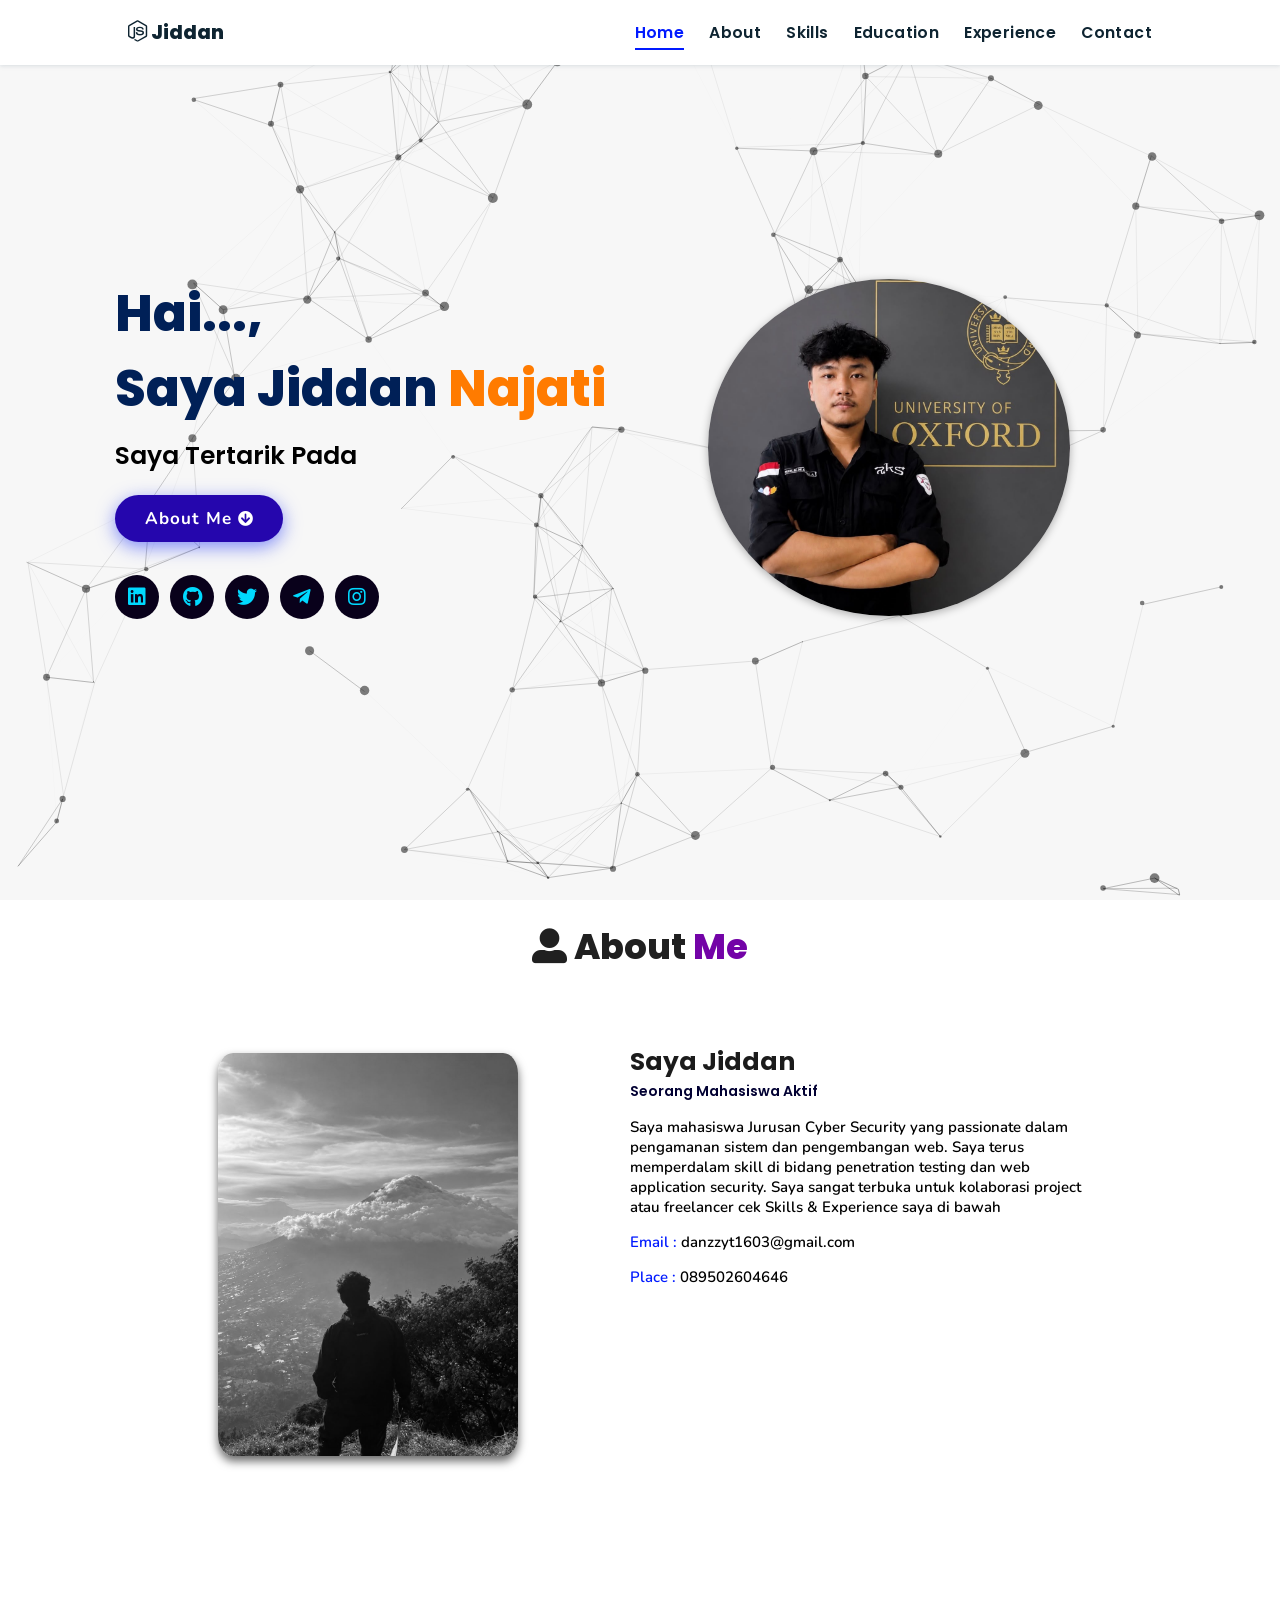
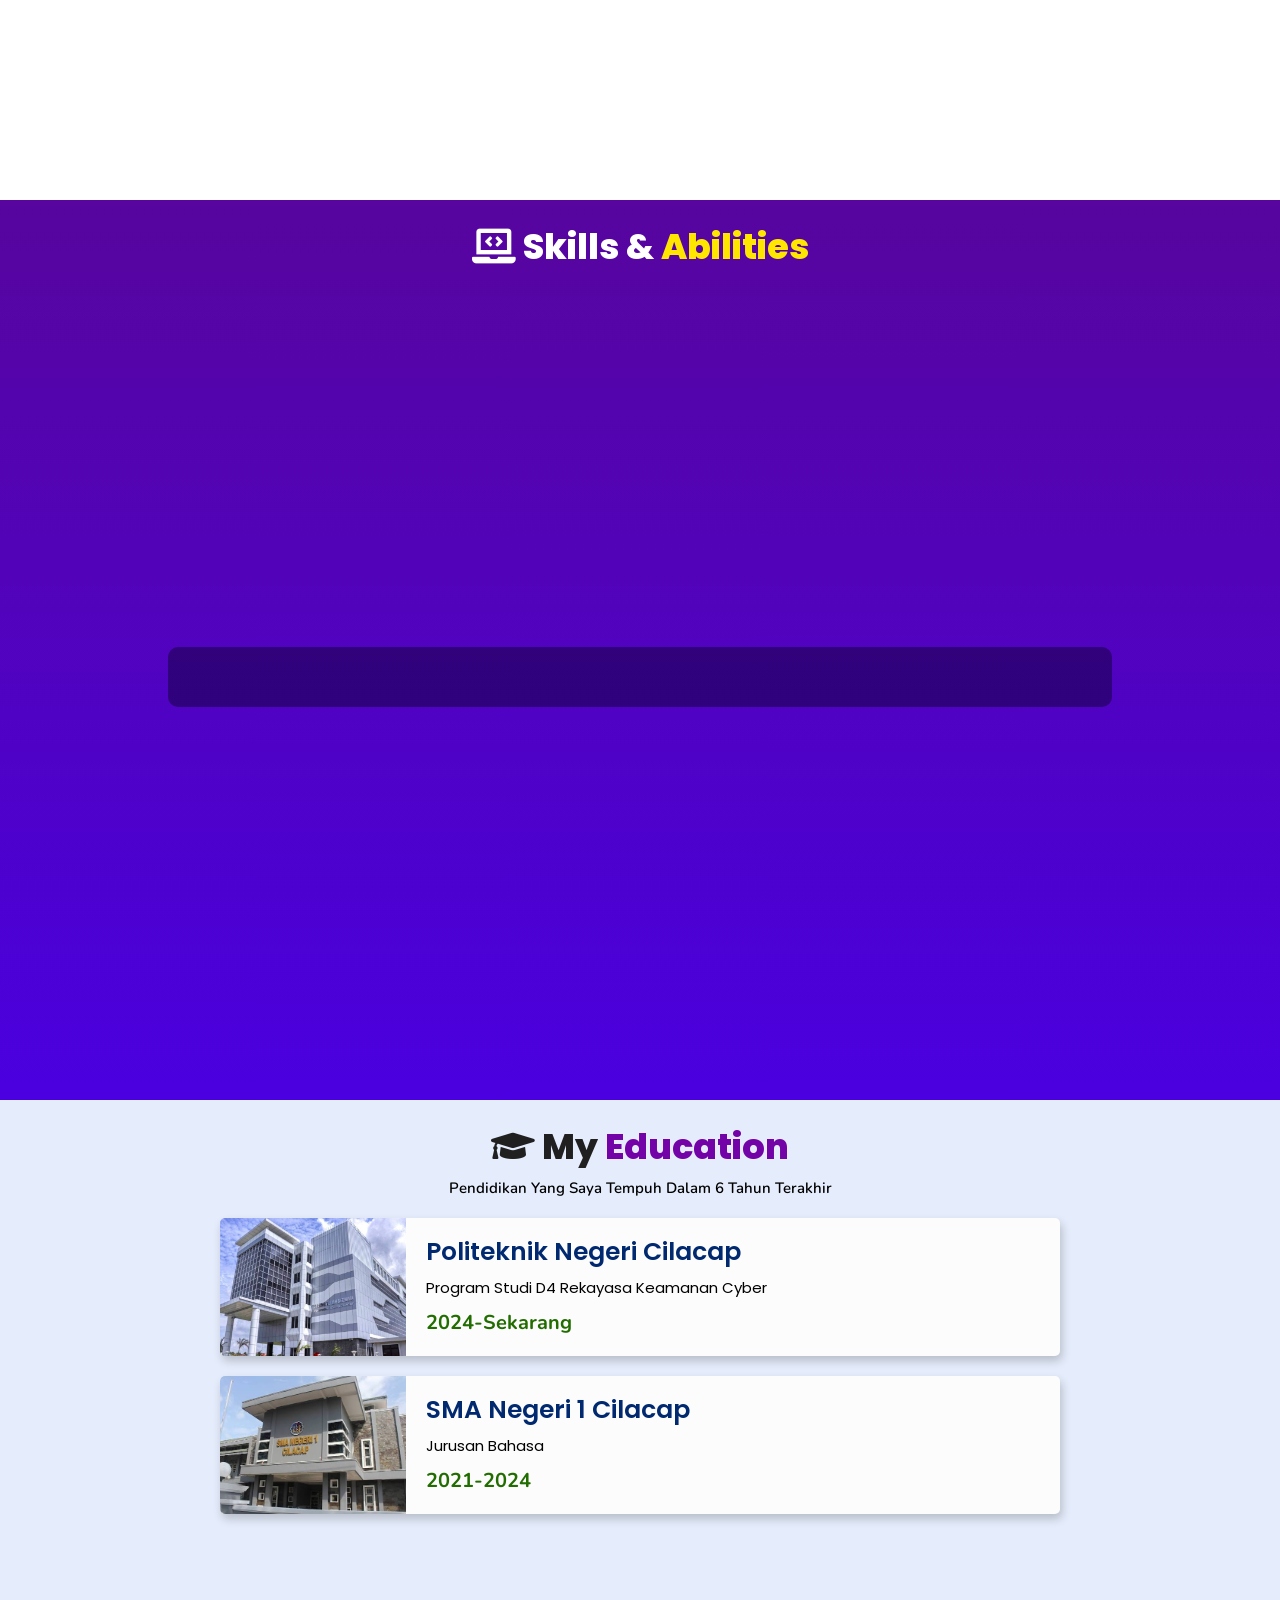
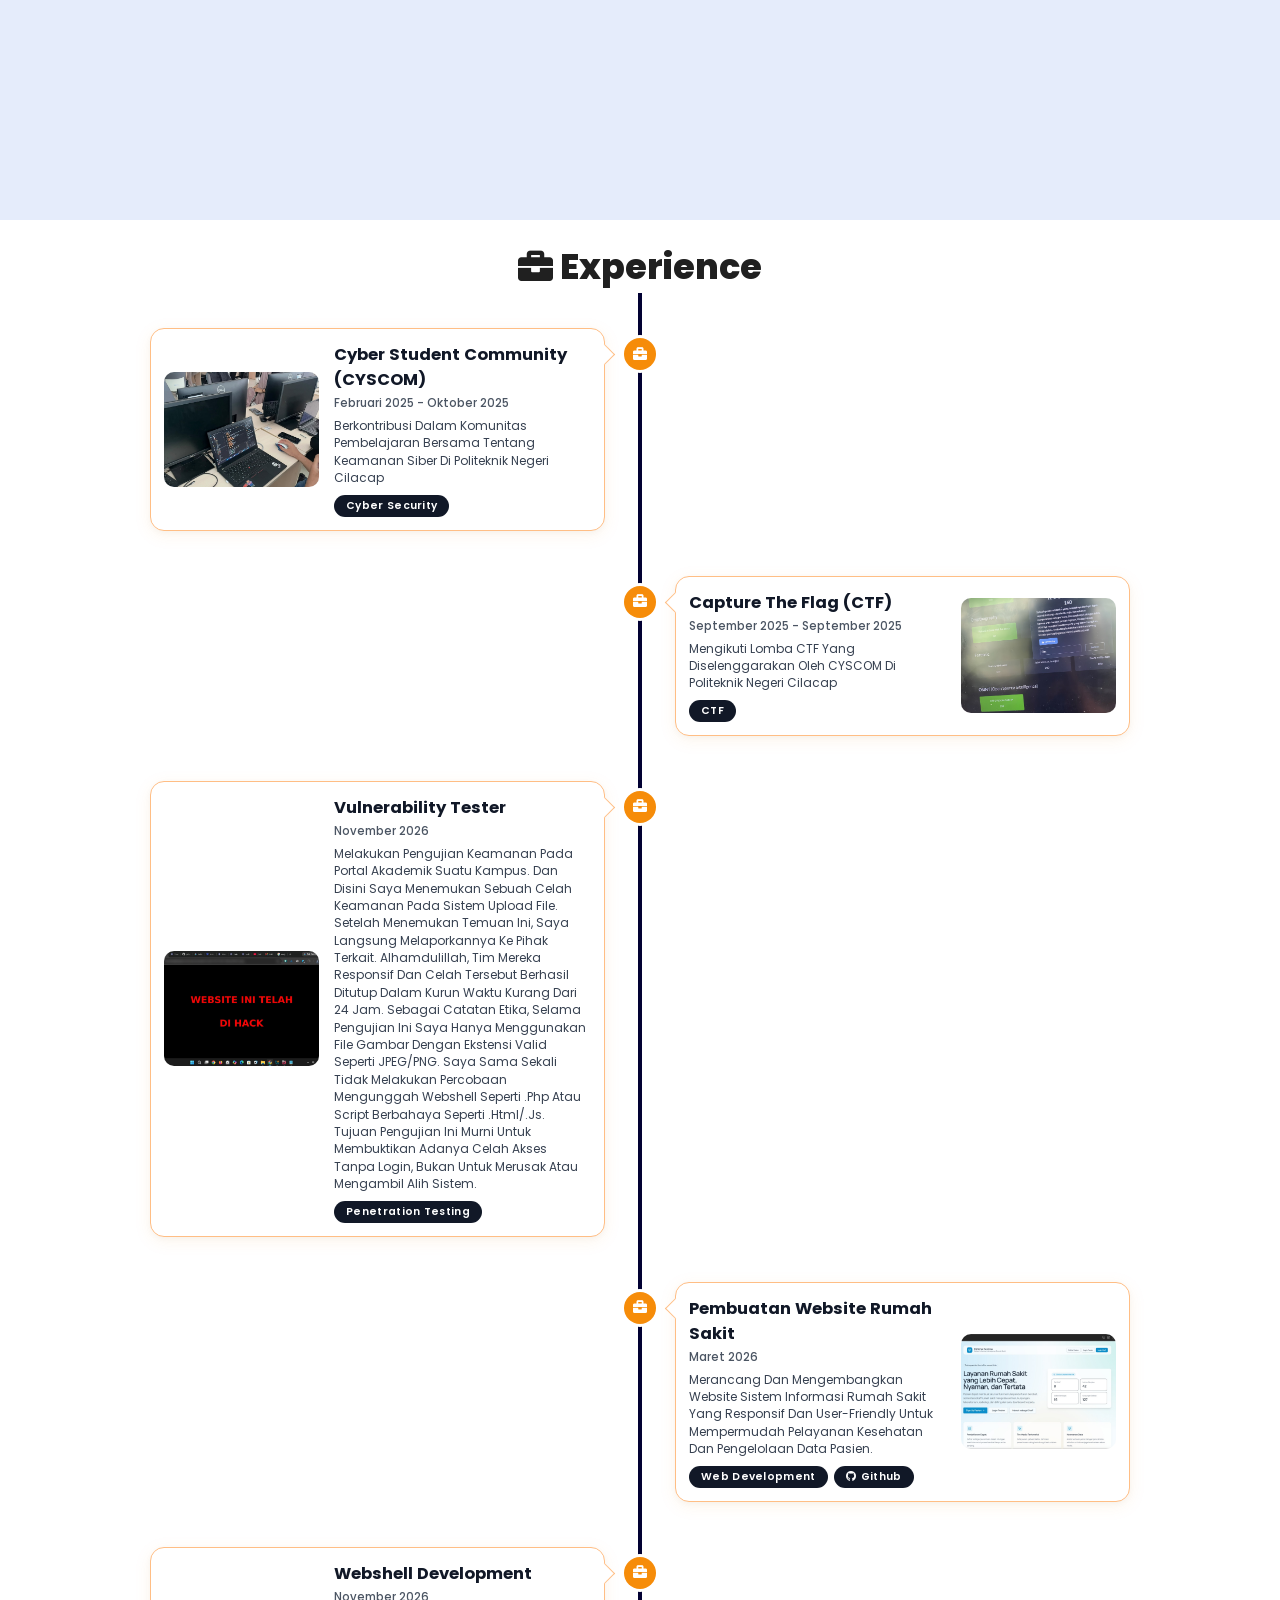
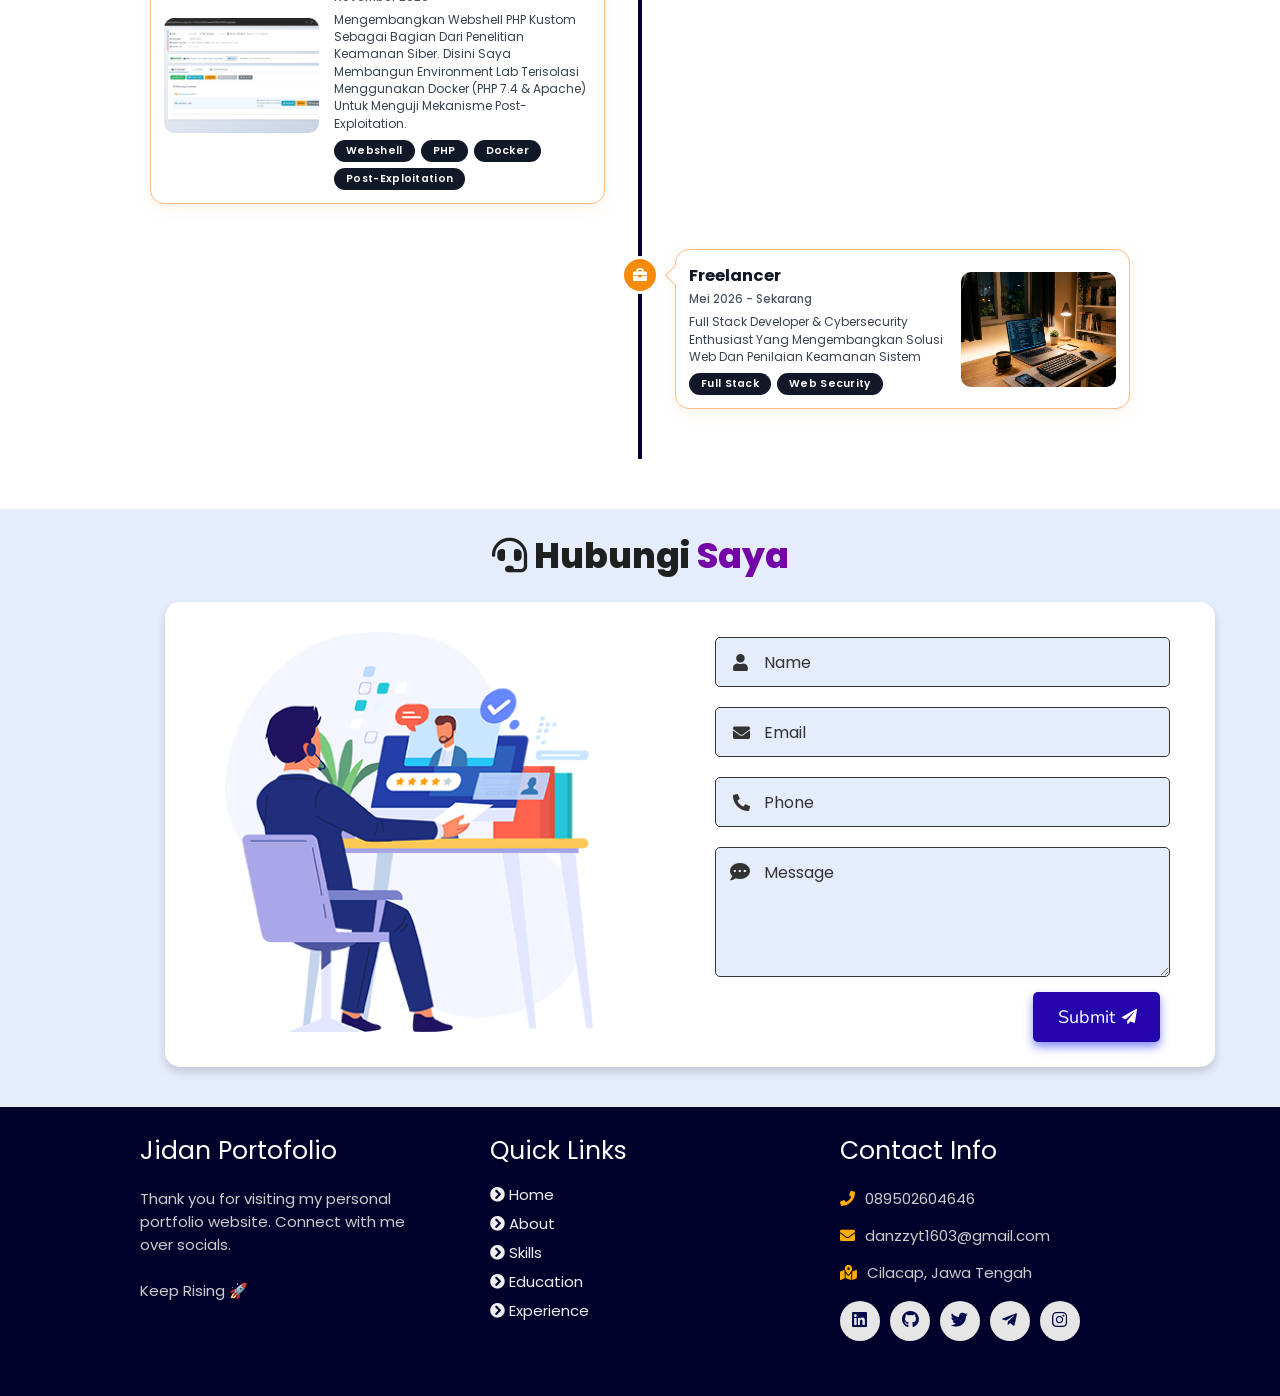
==== commit eb37af65: "Update experience: Webshell Development with images and research description" ====
--- a/index.html
+++ b/index.html
@@ -231,16 +231,18 @@
 
     <div class="container left">
       <div class="content">
-        <div class="exp-image" data-images='["./assets/images/experience/fortis-ai/ai.jpg"]'>
-          <img draggable="false" src="./assets/images/experience/fortis-ai/ai.jpg" alt="Magang di Fortis Digital.id">
-        </div>
-        <div class="exp-info">
-          <h2>Magang di Fortis Digital.id</h2>
-          <span class="exp-date">Divisi AI (Upcoming)</span>
-          <p>Persiapan dan Pelaksanaan Kegiatan Magang Divisi Artificial Intelligence di Fortis Digital.id</p>
-          <div class="exp-badges">
-            <span class="badge">Artificial Intelligence</span>
-            <span class="badge">Internship</span>
+        <div class="exp-image" data-images='["./assets/images/experience/fortis-ai/ai.jpg", "./assets/images/experience/fortis-ai/Screenshot_2026-11-23_145958.png", "./assets/images/experience/fortis-ai/WhatsApp_Image_2026-11-23_at_14.51.49.jpeg"]'>
+          <img draggable="false" src="./assets/images/experience/fortis-ai/ai.jpg" alt="Webshell Development">
+        </div>
+        <div class="exp-info">
+          <h2>Webshell Development</h2>
+          <span class="exp-date">November 2026</span>
+          <p>Mengembangkan Webshell PHP kustom sebagai bagian dari penelitian keamanan siber. Disini saya membangun environment lab terisolasi menggunakan Docker (PHP 7.4 &amp; Apache) untuk menguji mekanisme Post-Exploitation.</p>
+          <div class="exp-badges">
+            <span class="badge">Webshell</span>
+            <span class="badge">PHP</span>
+            <span class="badge">Docker</span>
+            <span class="badge">Post-Exploitation</span>
           </div>
         </div>
       </div>
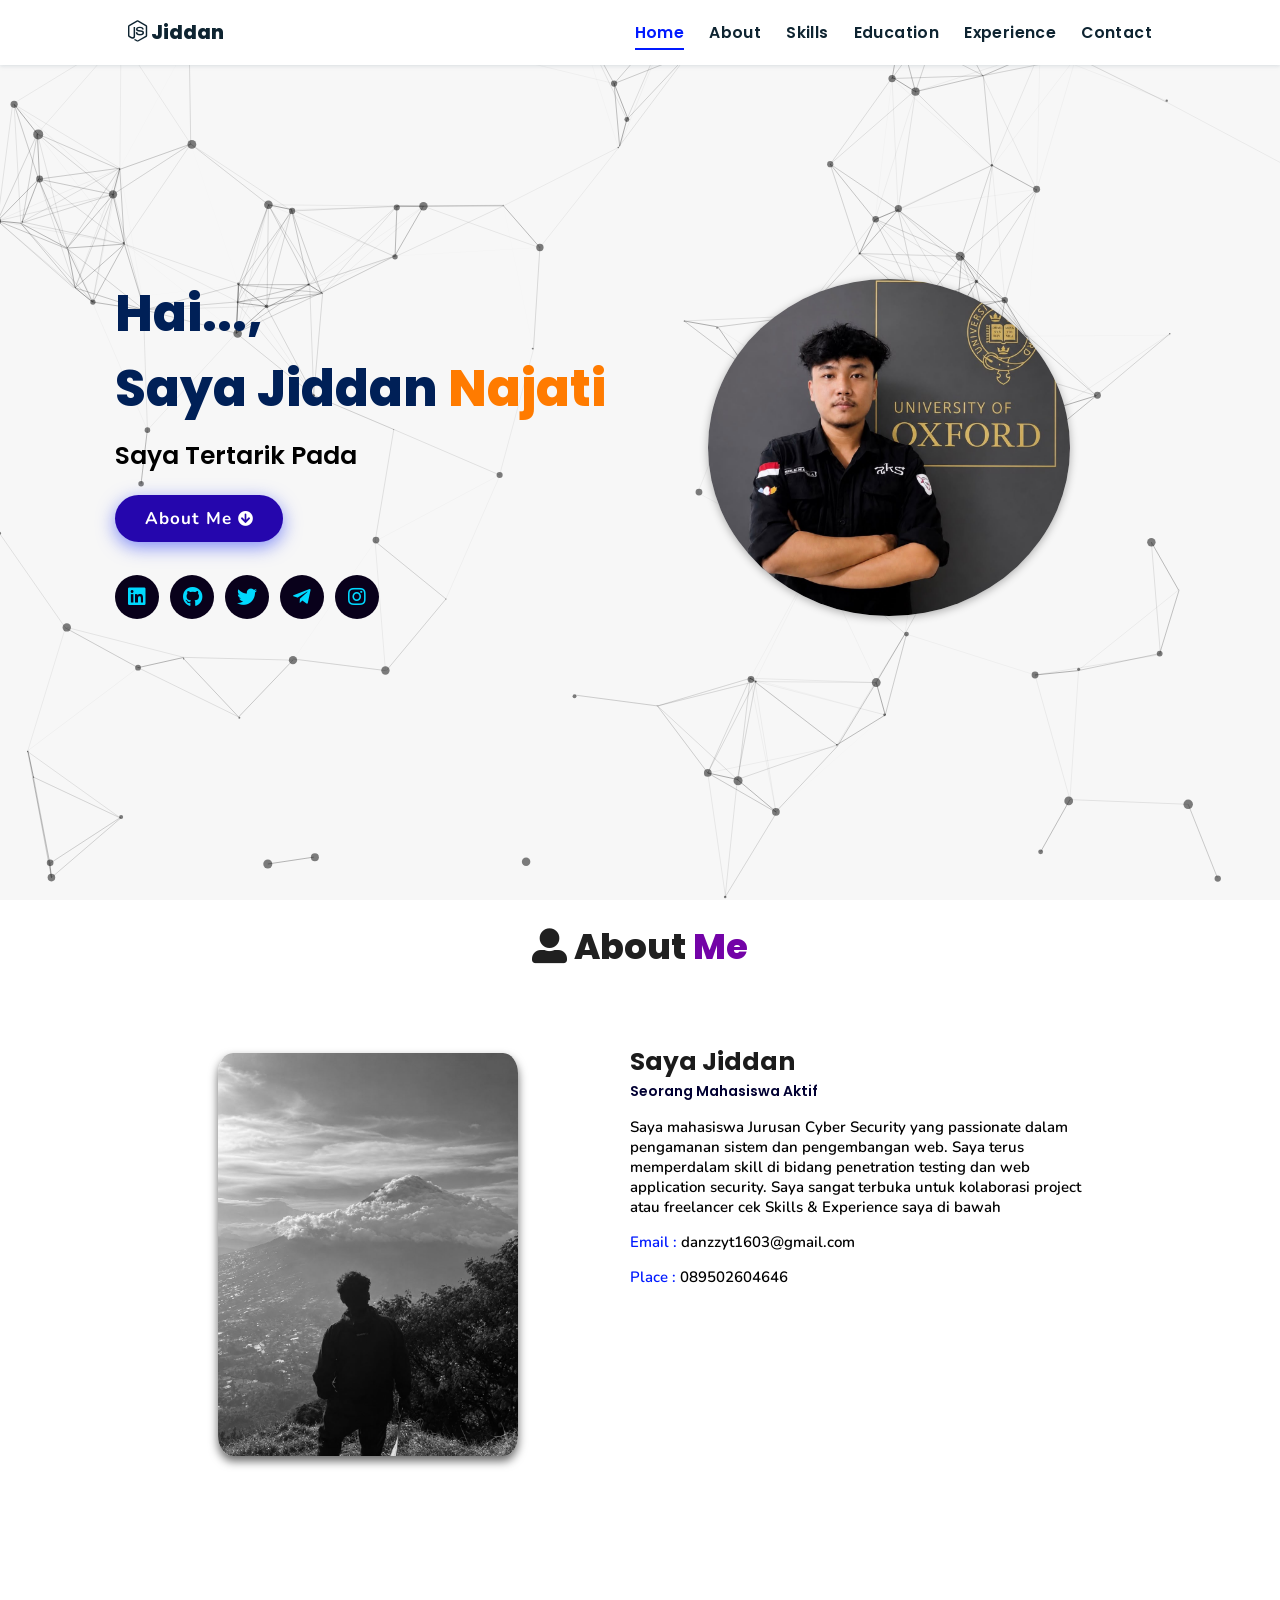
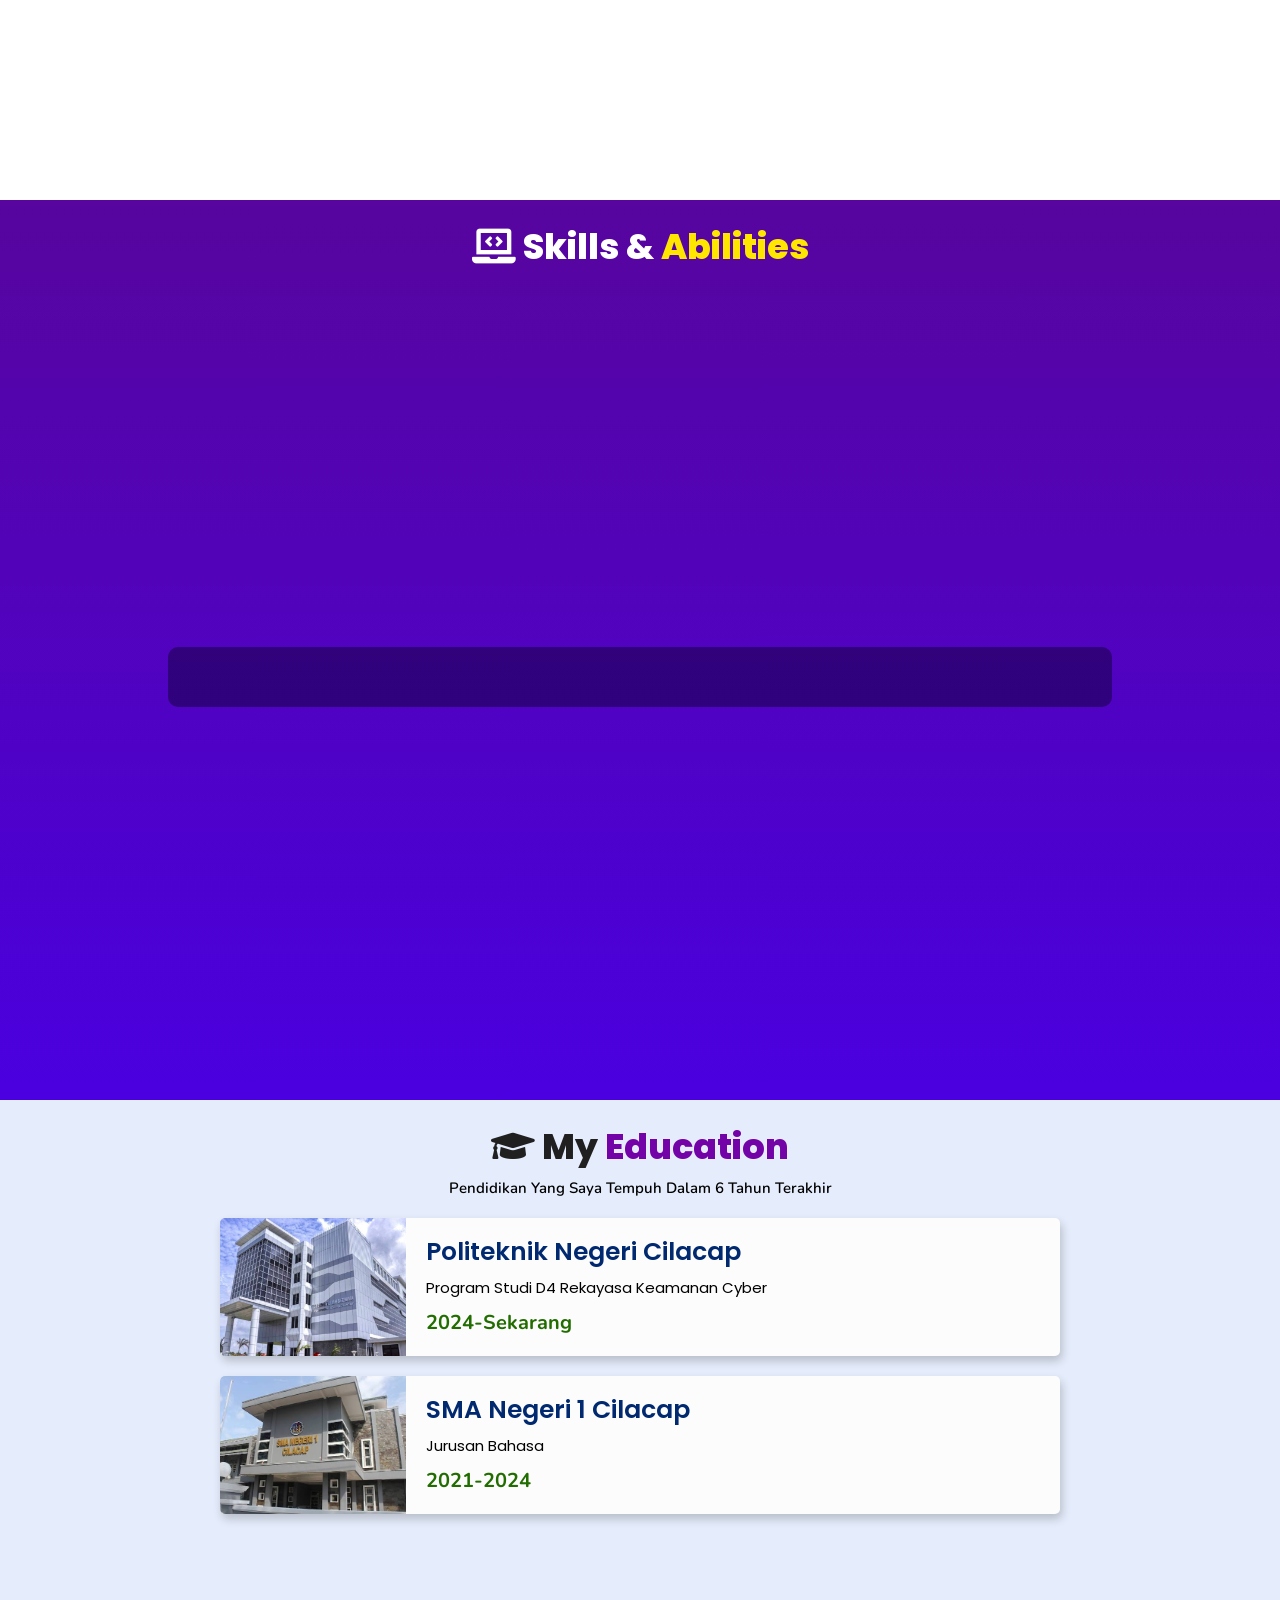
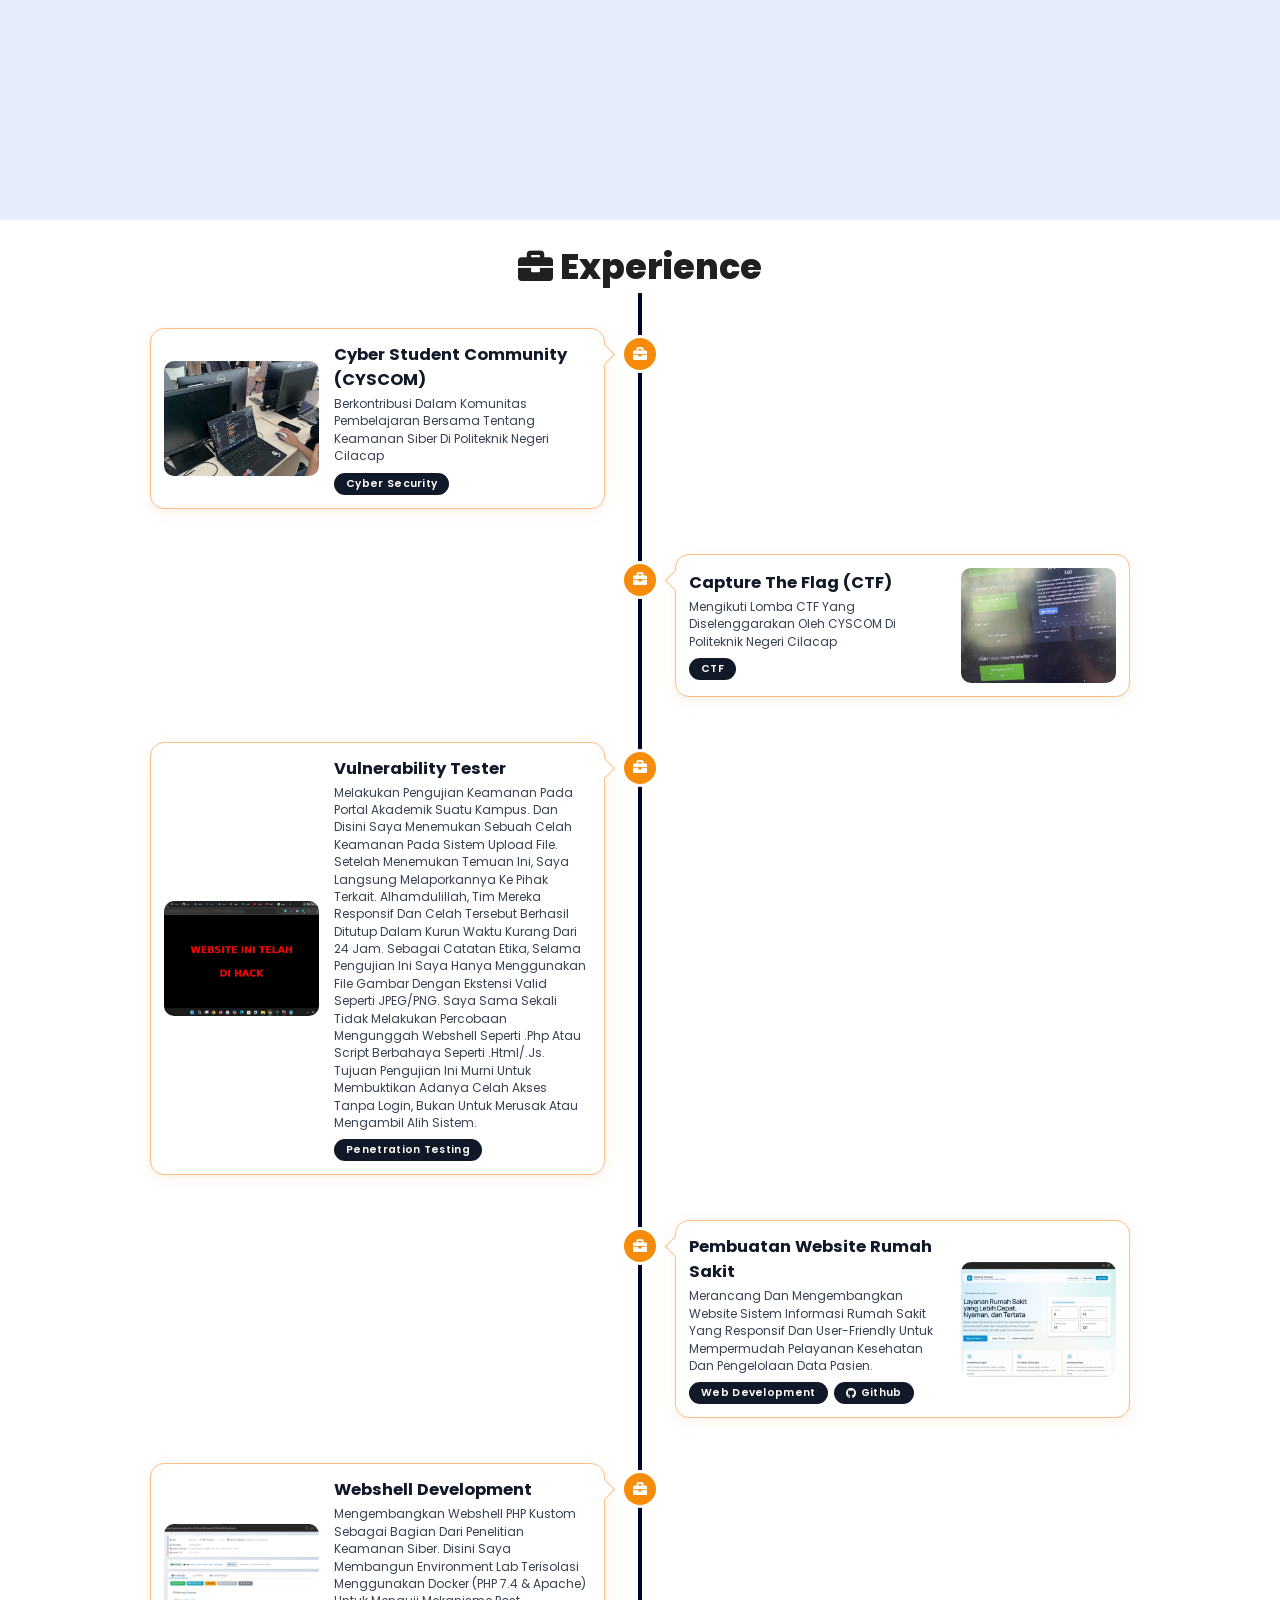
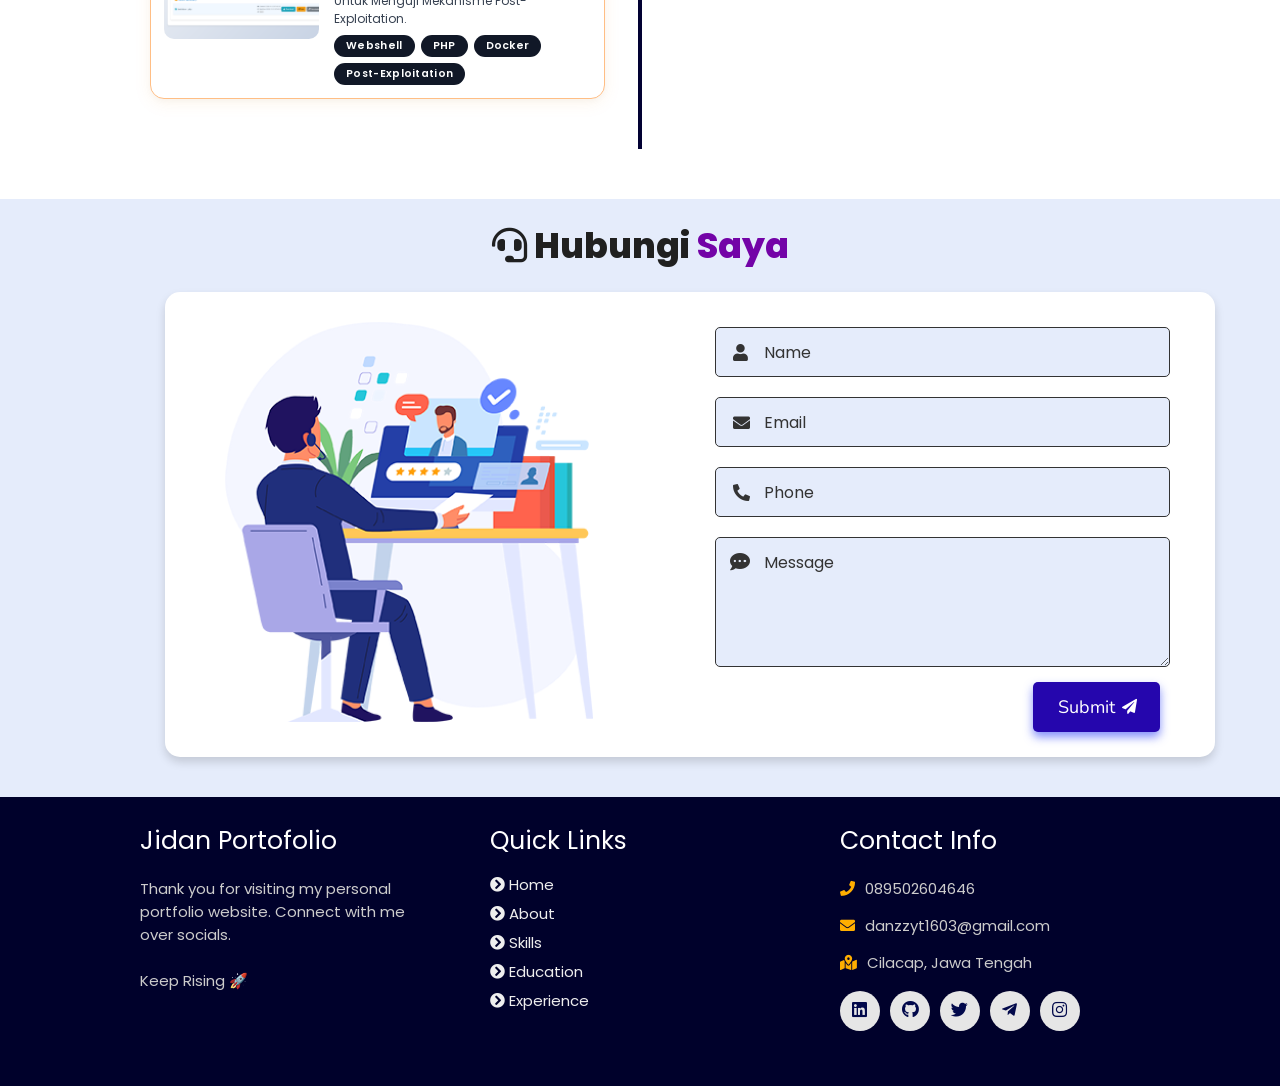
==== commit 32d286a9: "Remove Freelancer card and remove dates from all experience items" ====
--- a/index.html
+++ b/index.html
@@ -168,7 +168,6 @@
         </div>
         <div class="exp-info">
           <h2>Cyber Student Community (CYSCOM)</h2>
-          <span class="exp-date">Februari 2025 - Oktober 2025</span>
           <p>Berkontribusi Dalam Komunitas Pembelajaran Bersama Tentang Keamanan Siber Di Politeknik Negeri Cilacap</p>
           <div class="exp-badges">
             <span class="badge">Cyber Security</span>
@@ -184,7 +183,6 @@
         </div>
         <div class="exp-info">
           <h2>Capture The Flag (CTF)</h2>
-          <span class="exp-date">September 2025 - September 2025</span>
           <p>Mengikuti Lomba CTF Yang Diselenggarakan oleh CYSCOM di Politeknik Negeri Cilacap</p>
           <div class="exp-badges">
             <span class="badge">CTF</span>
@@ -200,7 +198,6 @@
         </div>
         <div class="exp-info">
           <h2>Vulnerability Tester</h2>
-          <span class="exp-date">November 2026</span>
           <p>Melakukan pengujian keamanan pada portal akademik suatu kampus. Dan disini saya menemukan sebuah celah keamanan pada sistem upload file. Setelah menemukan temuan ini, saya langsung melaporkannya ke pihak terkait. Alhamdulillah, tim mereka responsif dan celah tersebut berhasil ditutup dalam kurun waktu kurang dari 24 jam.
 Sebagai catatan etika, selama pengujian ini saya hanya menggunakan file gambar dengan ekstensi valid seperti JPEG/PNG. Saya sama sekali tidak melakukan percobaan mengunggah webshell seperti .php atau script berbahaya seperti .html/.js. Tujuan pengujian ini murni untuk membuktikan adanya celah Akses tanpa login, bukan untuk merusak atau mengambil alih sistem.</p>
           <div class="exp-badges">
@@ -217,7 +214,6 @@
         </div>
         <div class="exp-info">
           <h2>Pembuatan Website Rumah Sakit</h2>
-          <span class="exp-date">Maret 2026</span>
           <p>Merancang dan mengembangkan website sistem informasi rumah sakit yang responsif dan user-friendly untuk mempermudah pelayanan kesehatan dan pengelolaan data pasien.</p>
           <div class="exp-badges">
             <span class="badge">Web Development</span>
@@ -236,30 +232,12 @@
         </div>
         <div class="exp-info">
           <h2>Webshell Development</h2>
-          <span class="exp-date">November 2026</span>
           <p>Mengembangkan Webshell PHP kustom sebagai bagian dari penelitian keamanan siber. Disini saya membangun environment lab terisolasi menggunakan Docker (PHP 7.4 &amp; Apache) untuk menguji mekanisme Post-Exploitation.</p>
           <div class="exp-badges">
             <span class="badge">Webshell</span>
             <span class="badge">PHP</span>
             <span class="badge">Docker</span>
             <span class="badge">Post-Exploitation</span>
-          </div>
-        </div>
-      </div>
-    </div>
-
-    <div class="container right">
-      <div class="content">
-        <div class="exp-image" data-images='["./assets/images/experience/freelance/freelance.jpg"]'>
-          <img draggable="false" src="./assets/images/experience/freelance/freelance.jpg" alt="Freelancer">
-        </div>
-        <div class="exp-info">
-          <h2>Freelancer</h2>
-          <span class="exp-date">Mei 2026 - Sekarang</span>
-          <p>Full Stack Developer & Cybersecurity Enthusiast yang Mengembangkan Solusi Web dan Penilaian Keamanan Sistem</p>
-          <div class="exp-badges">
-            <span class="badge">Full Stack</span>
-            <span class="badge">Web Security</span>
           </div>
         </div>
       </div>
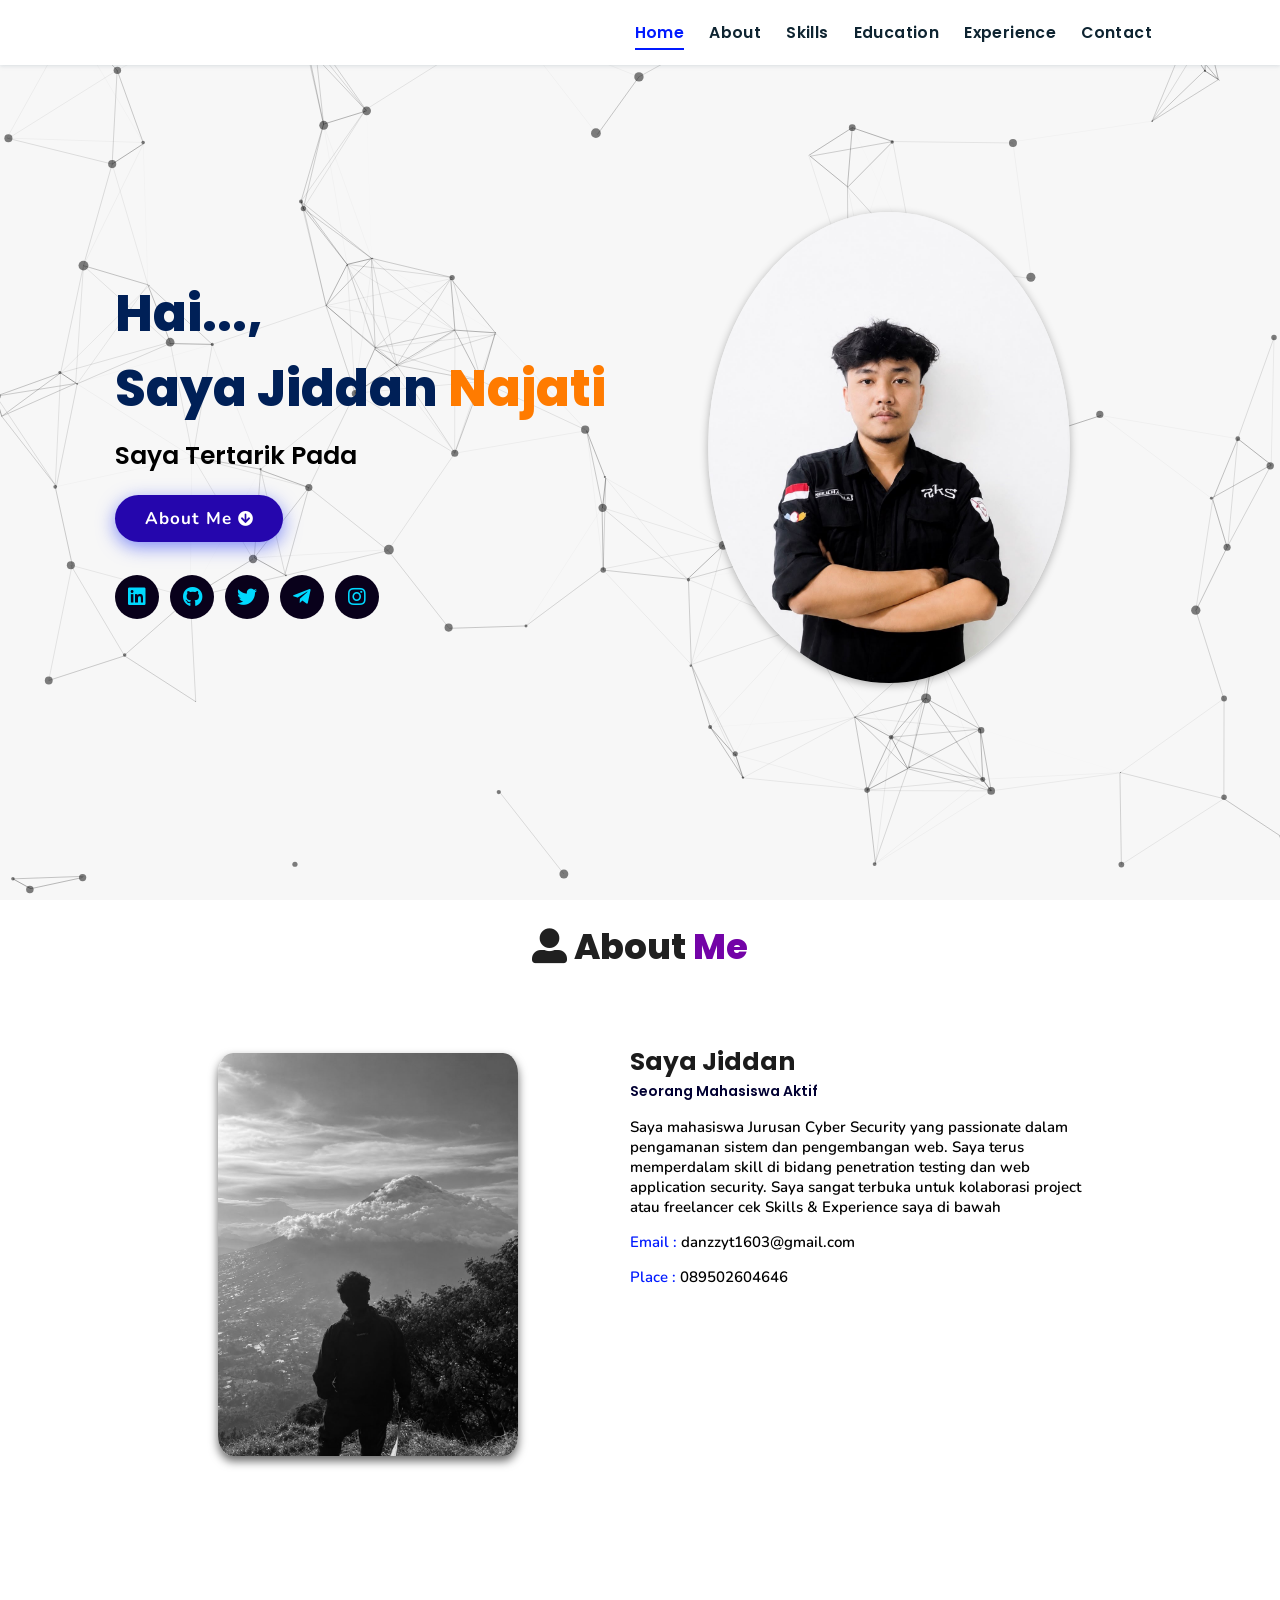
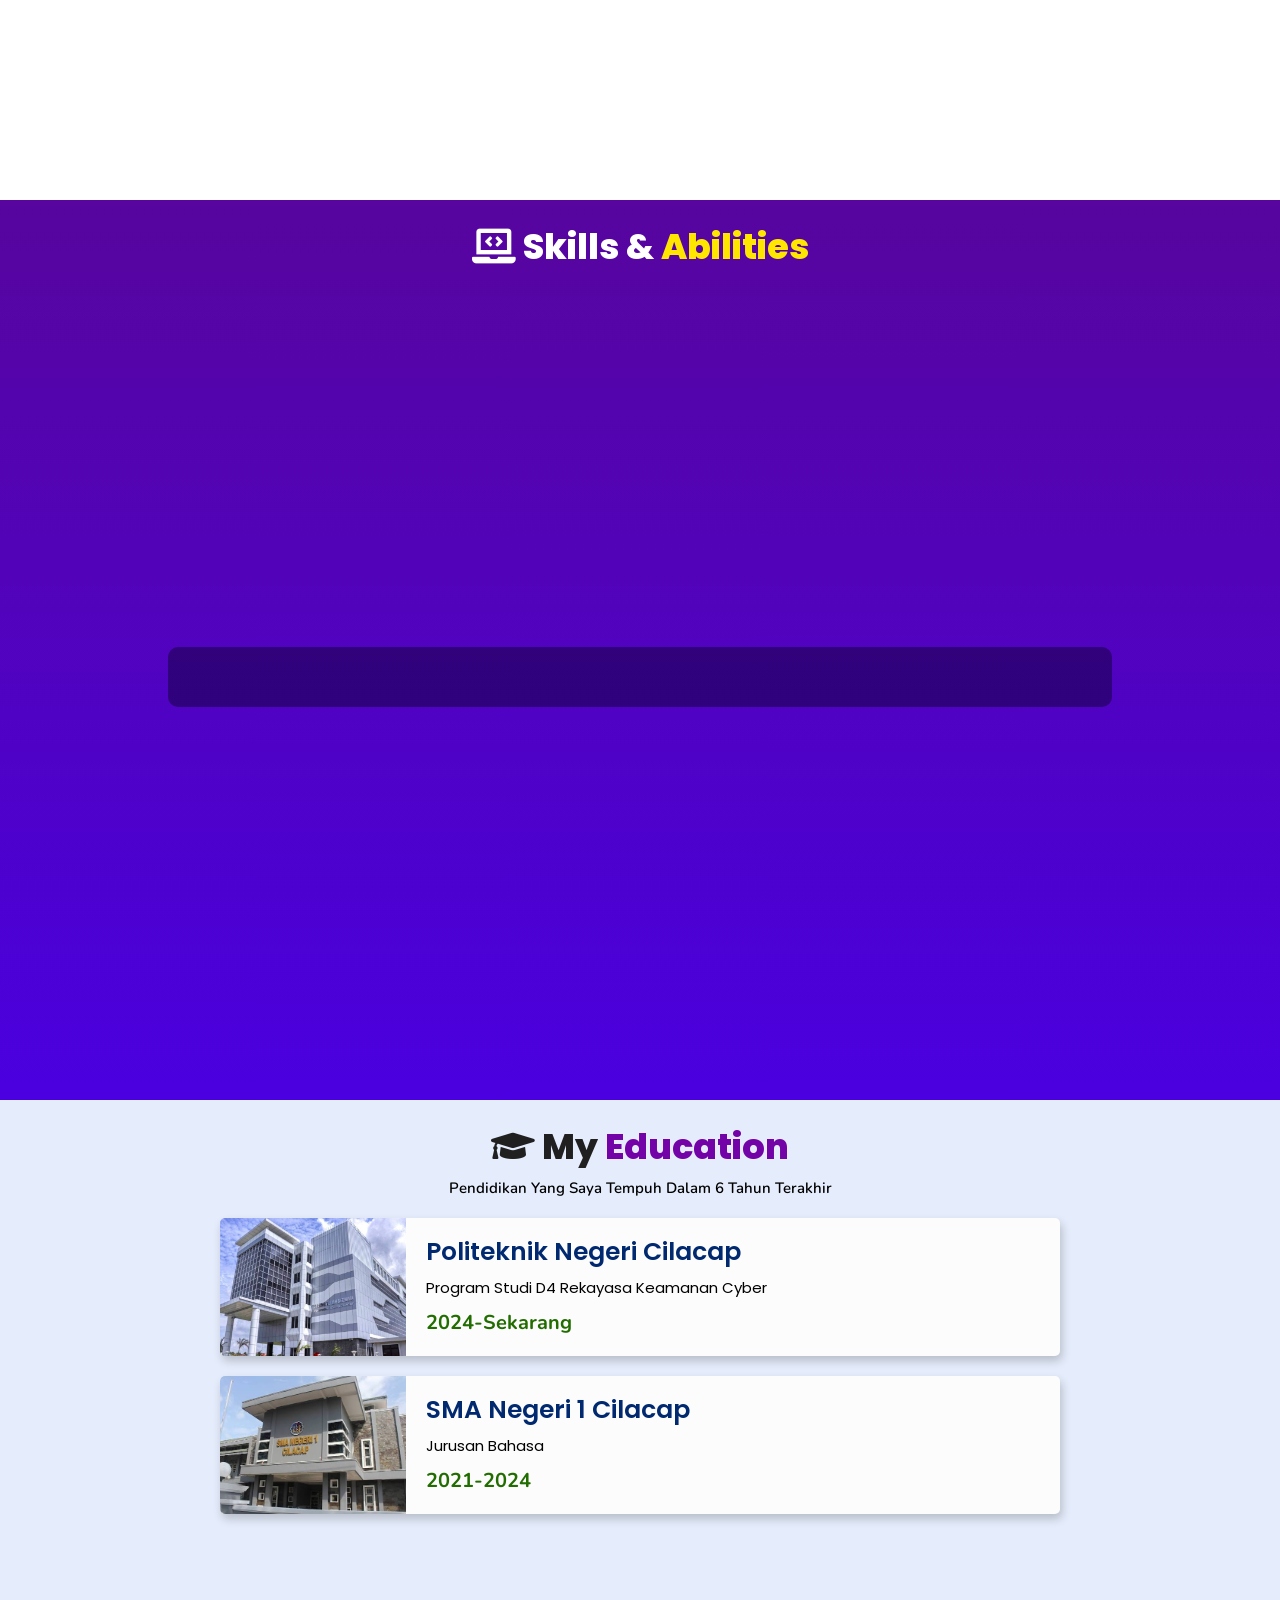
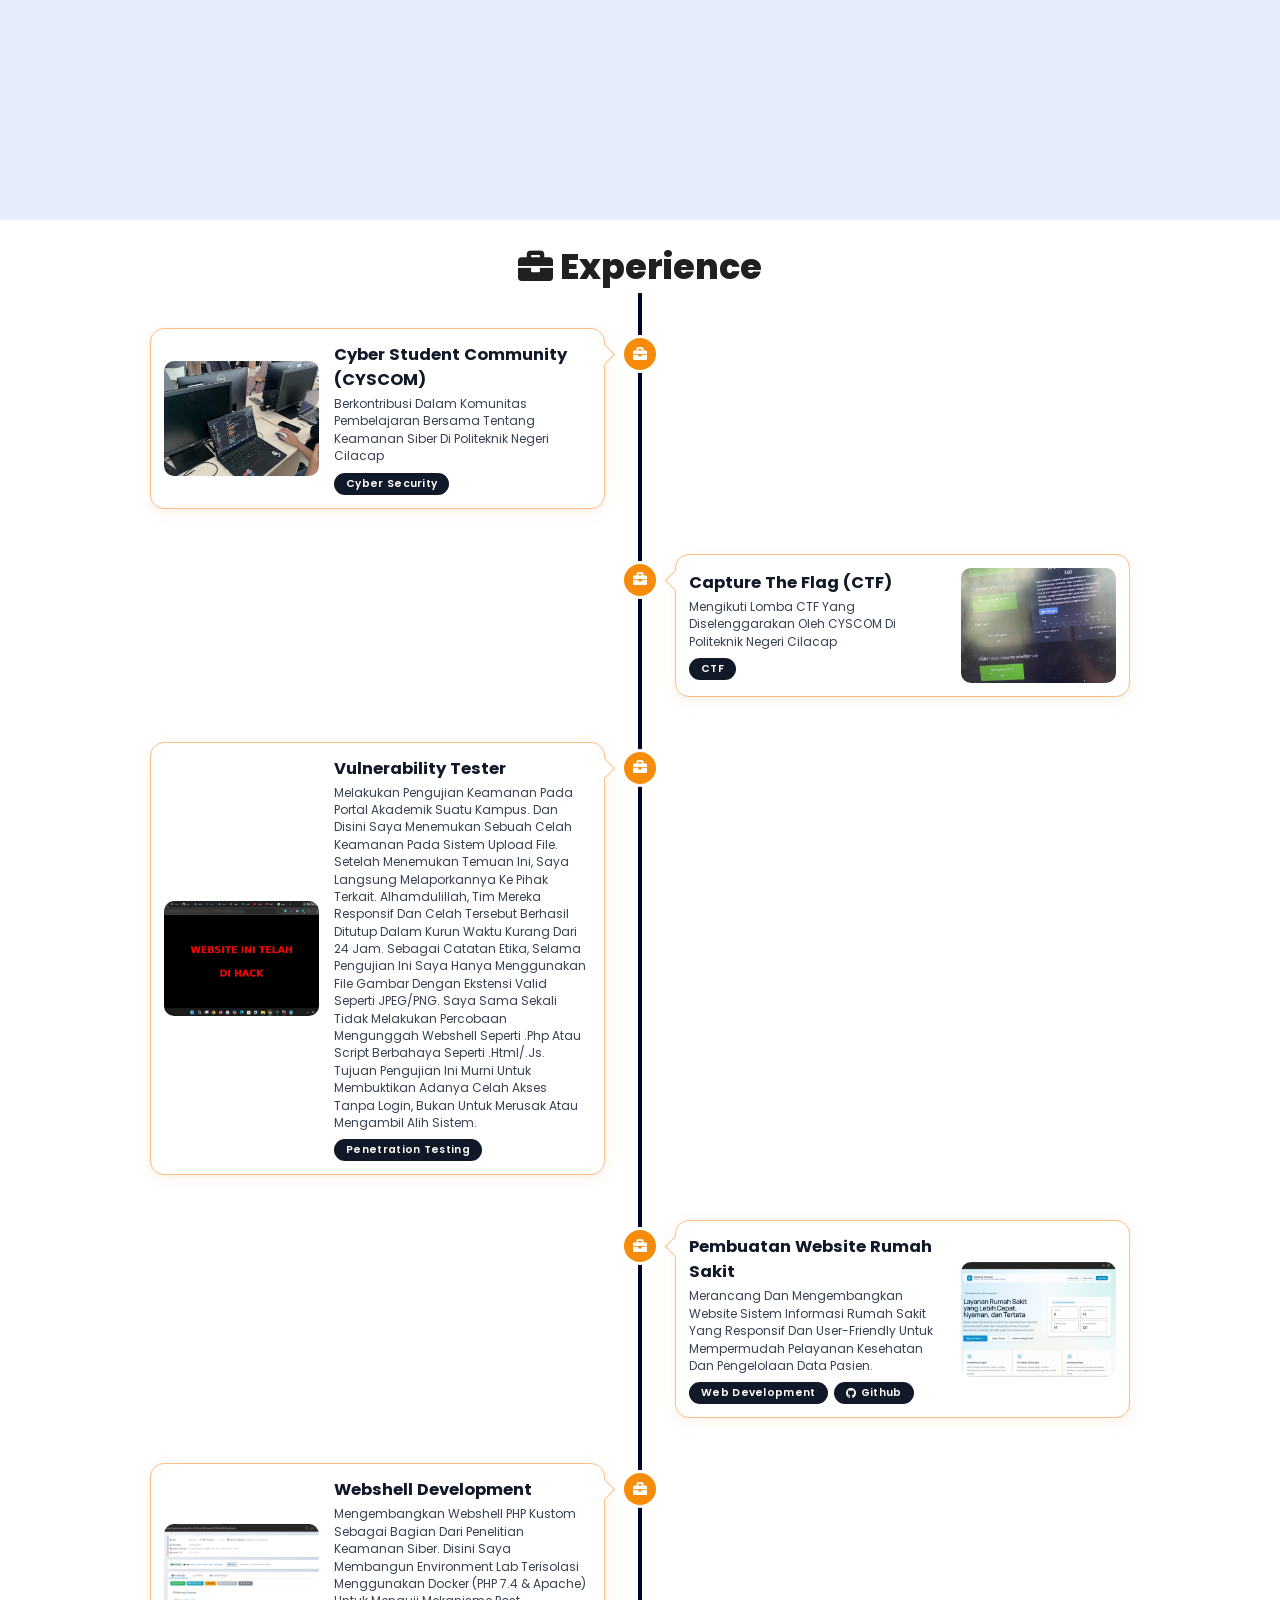
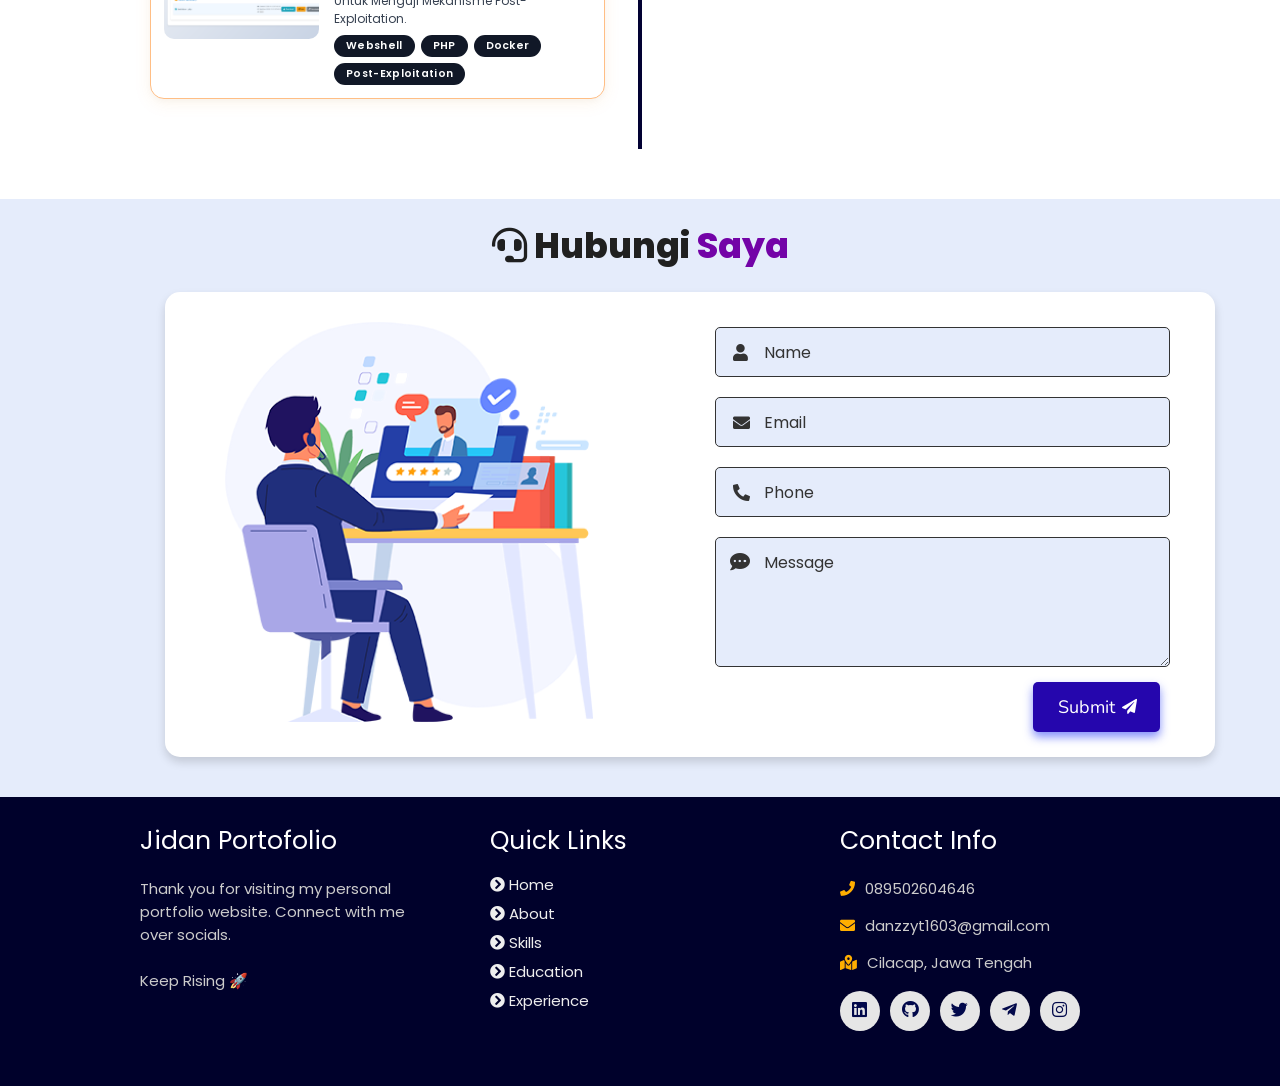
==== commit b569f399: "Update gambar" ====
--- a/index.html
+++ b/index.html
@@ -23,8 +23,6 @@
 
 <!-- navbar starts -->
 <header>
-        <a href="/" class="logo"><i class="fab fa-node-js"></i> Jiddan</a>
-
         <div id="menu" class="fas fa-bars"></div>
         <nav class="navbar">
             <ul>
--- a/assets/css/style.css
+++ b/assets/css/style.css
@@ -67,7 +67,7 @@
   z-index: 1000;
   display: flex;
   align-items: center;
-  justify-content: space-between;
+  justify-content: flex-end;
   padding: 1.7rem 10%;
   height: 6.5rem;
   background-color: #fff;
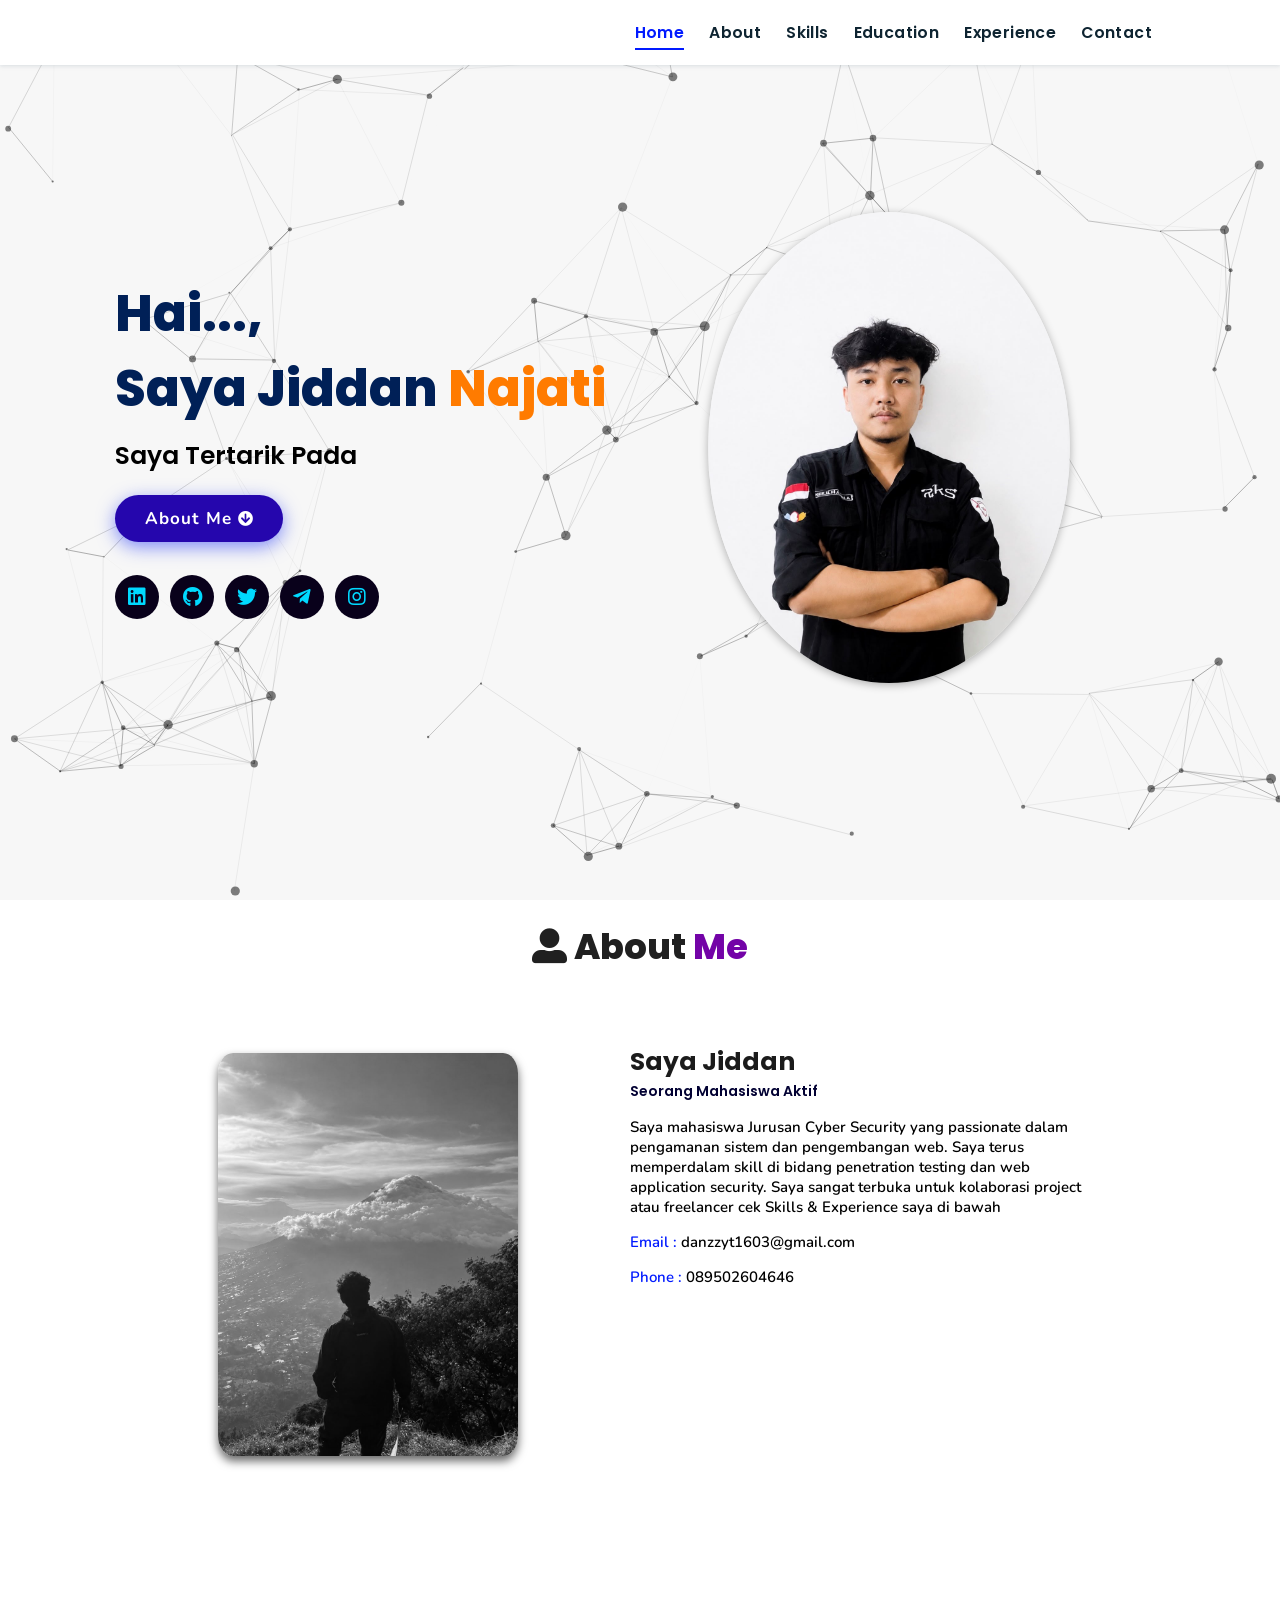
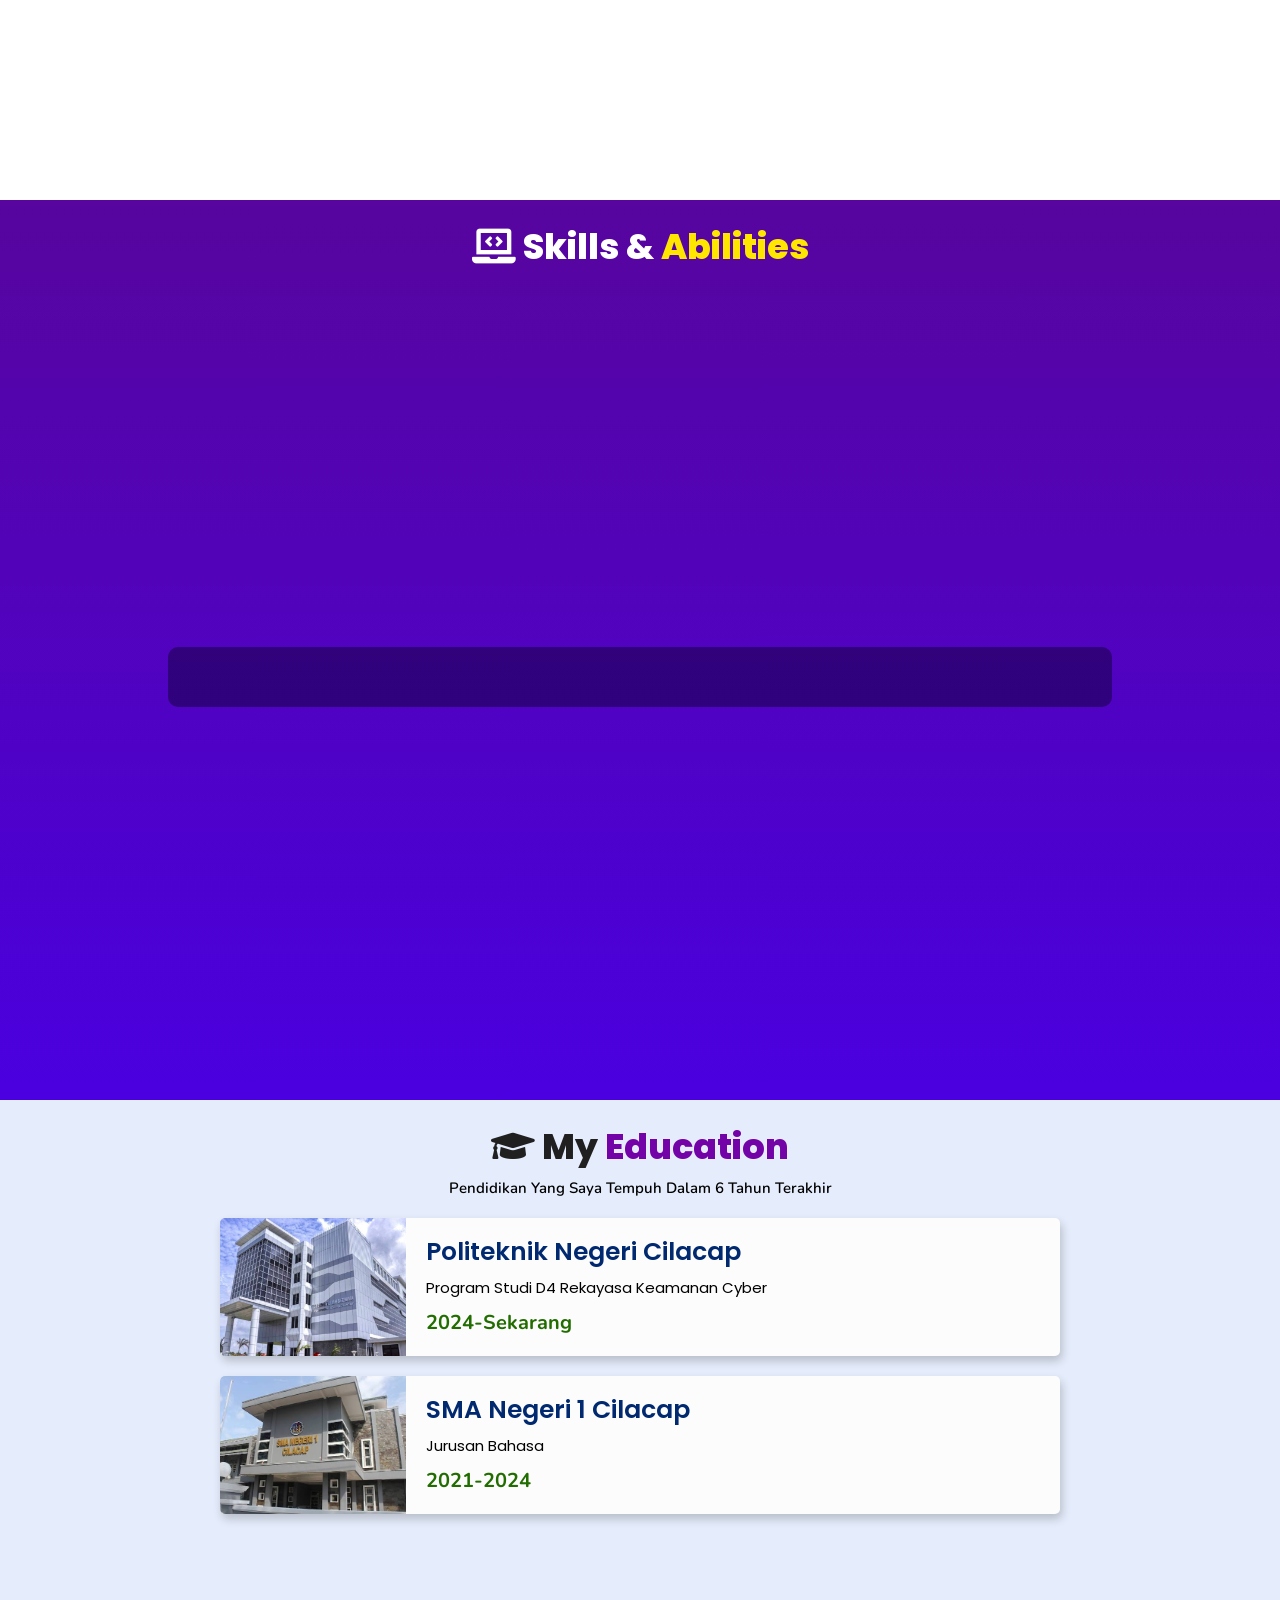
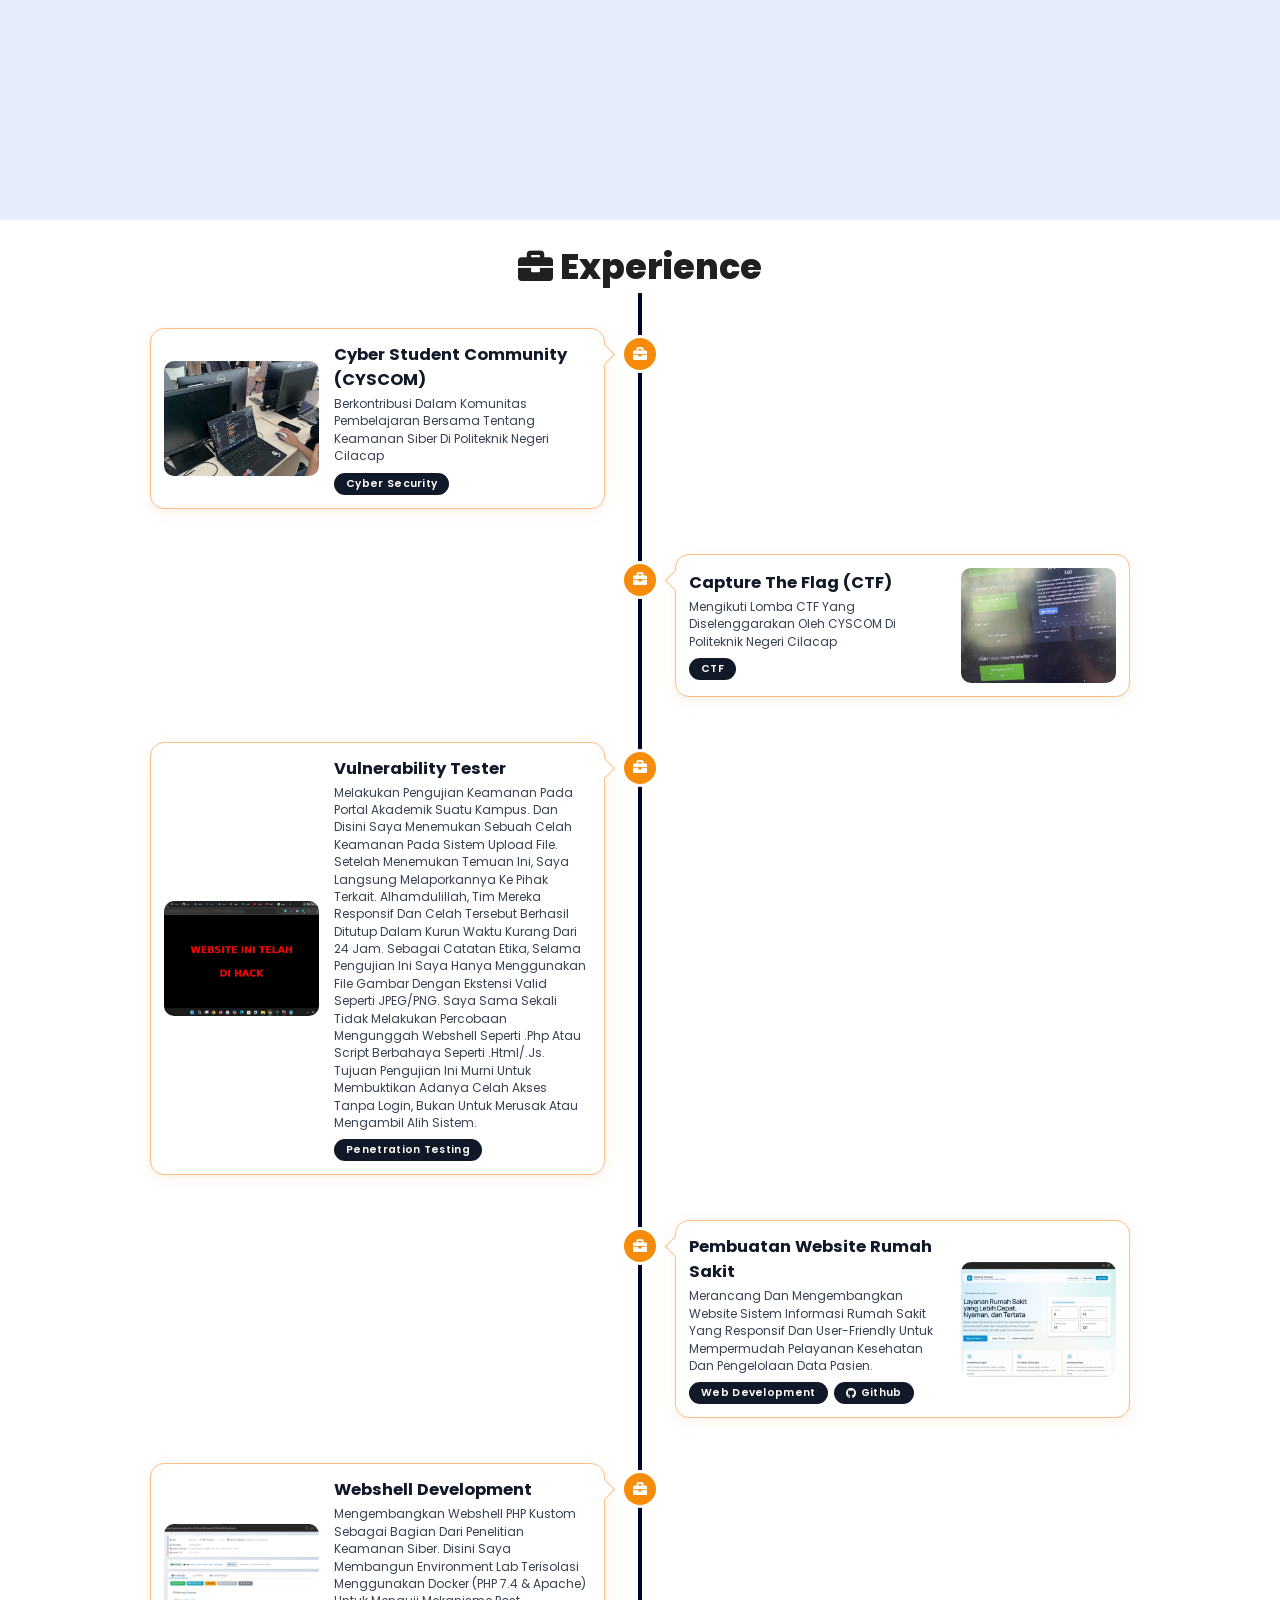
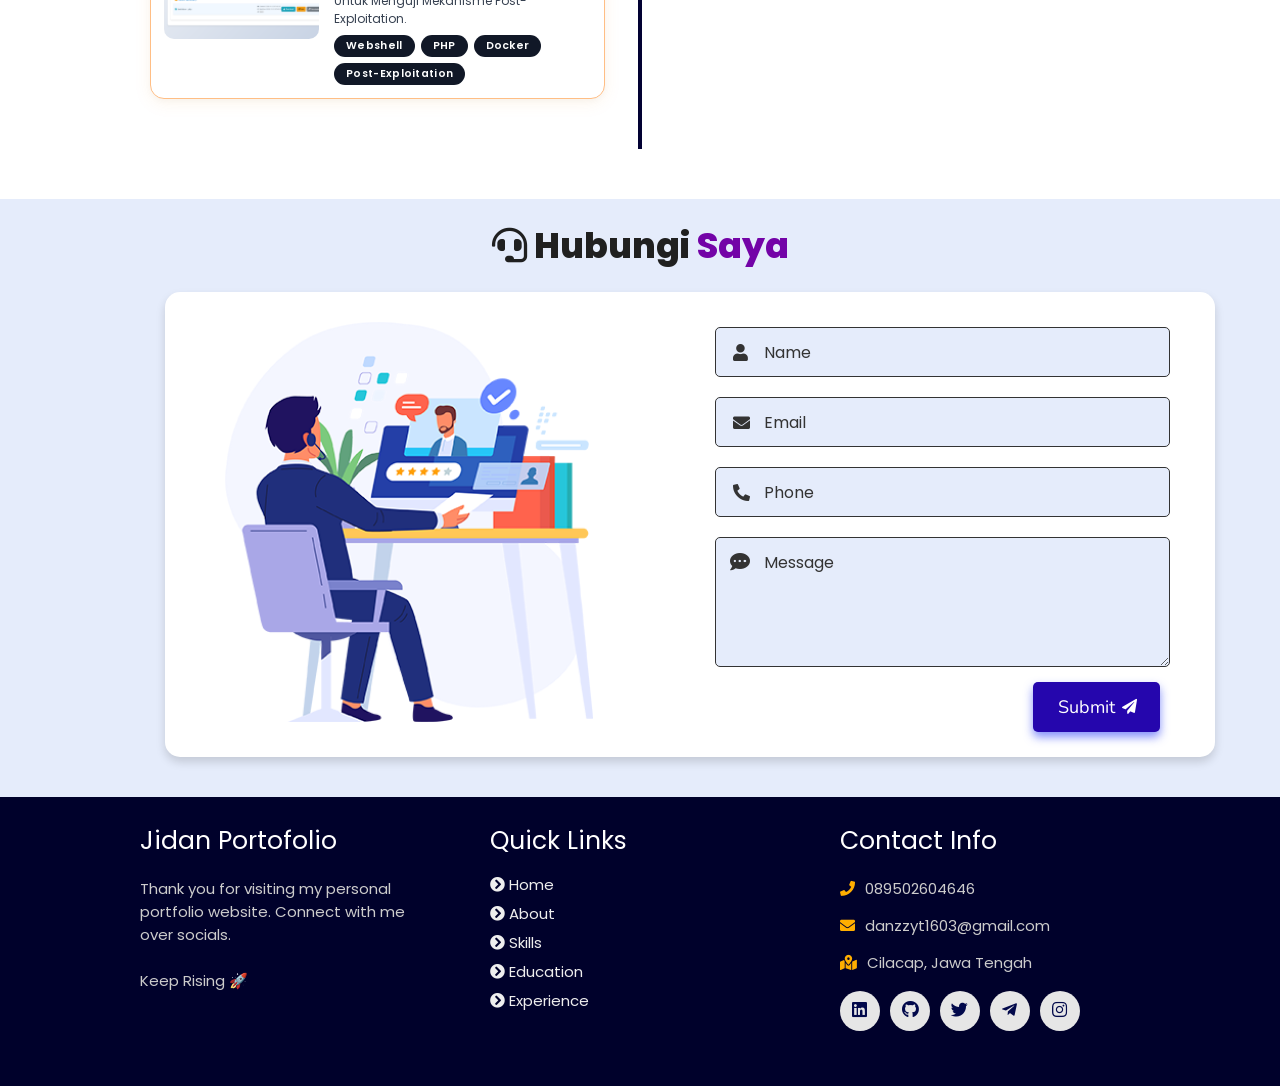
==== commit da51d040: "Update teks" ====
--- a/index.html
+++ b/index.html
@@ -87,7 +87,7 @@
             </div> -->
             <div class="box">
               <p><span> email : </span> danzzyt1603@gmail.com</p>
-              <p><span> place : </span> 089502604646</p>
+              <p><span> phone : </span> 089502604646</p>
             </div>
         </div>
         
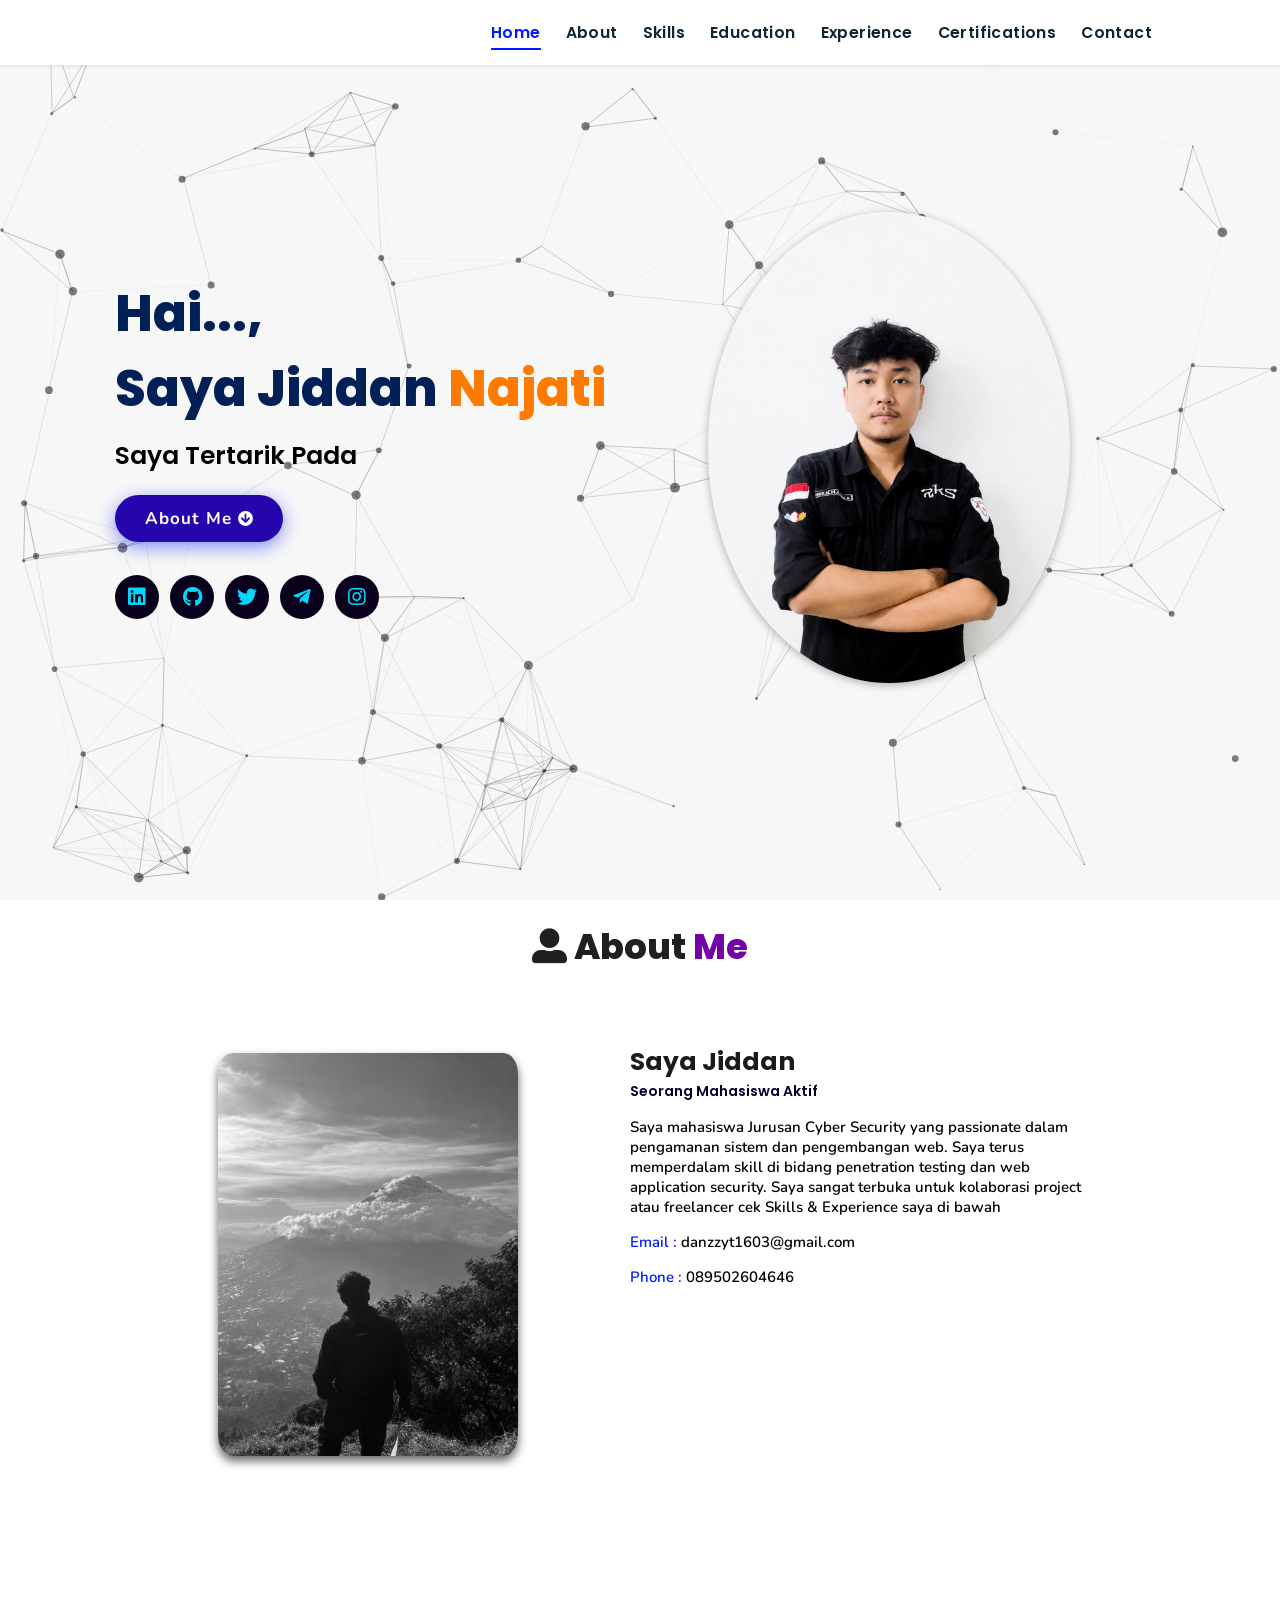
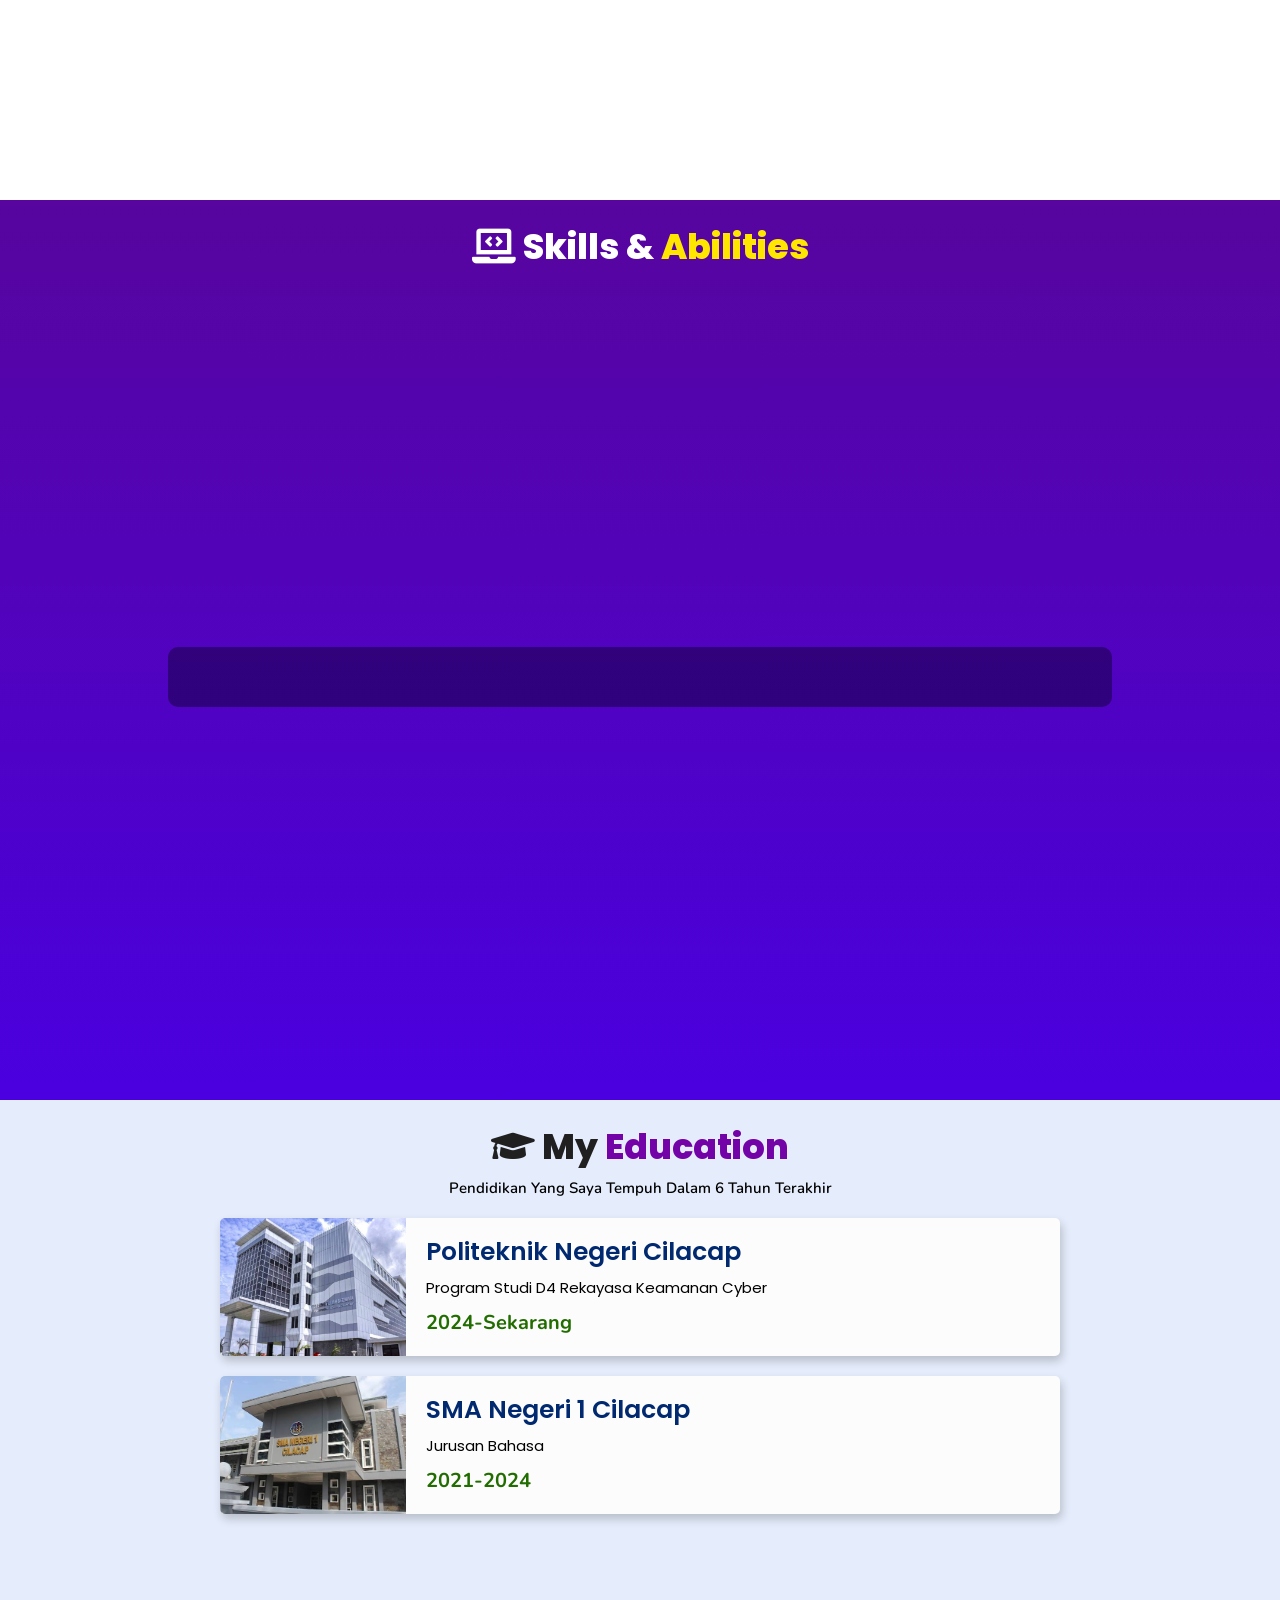
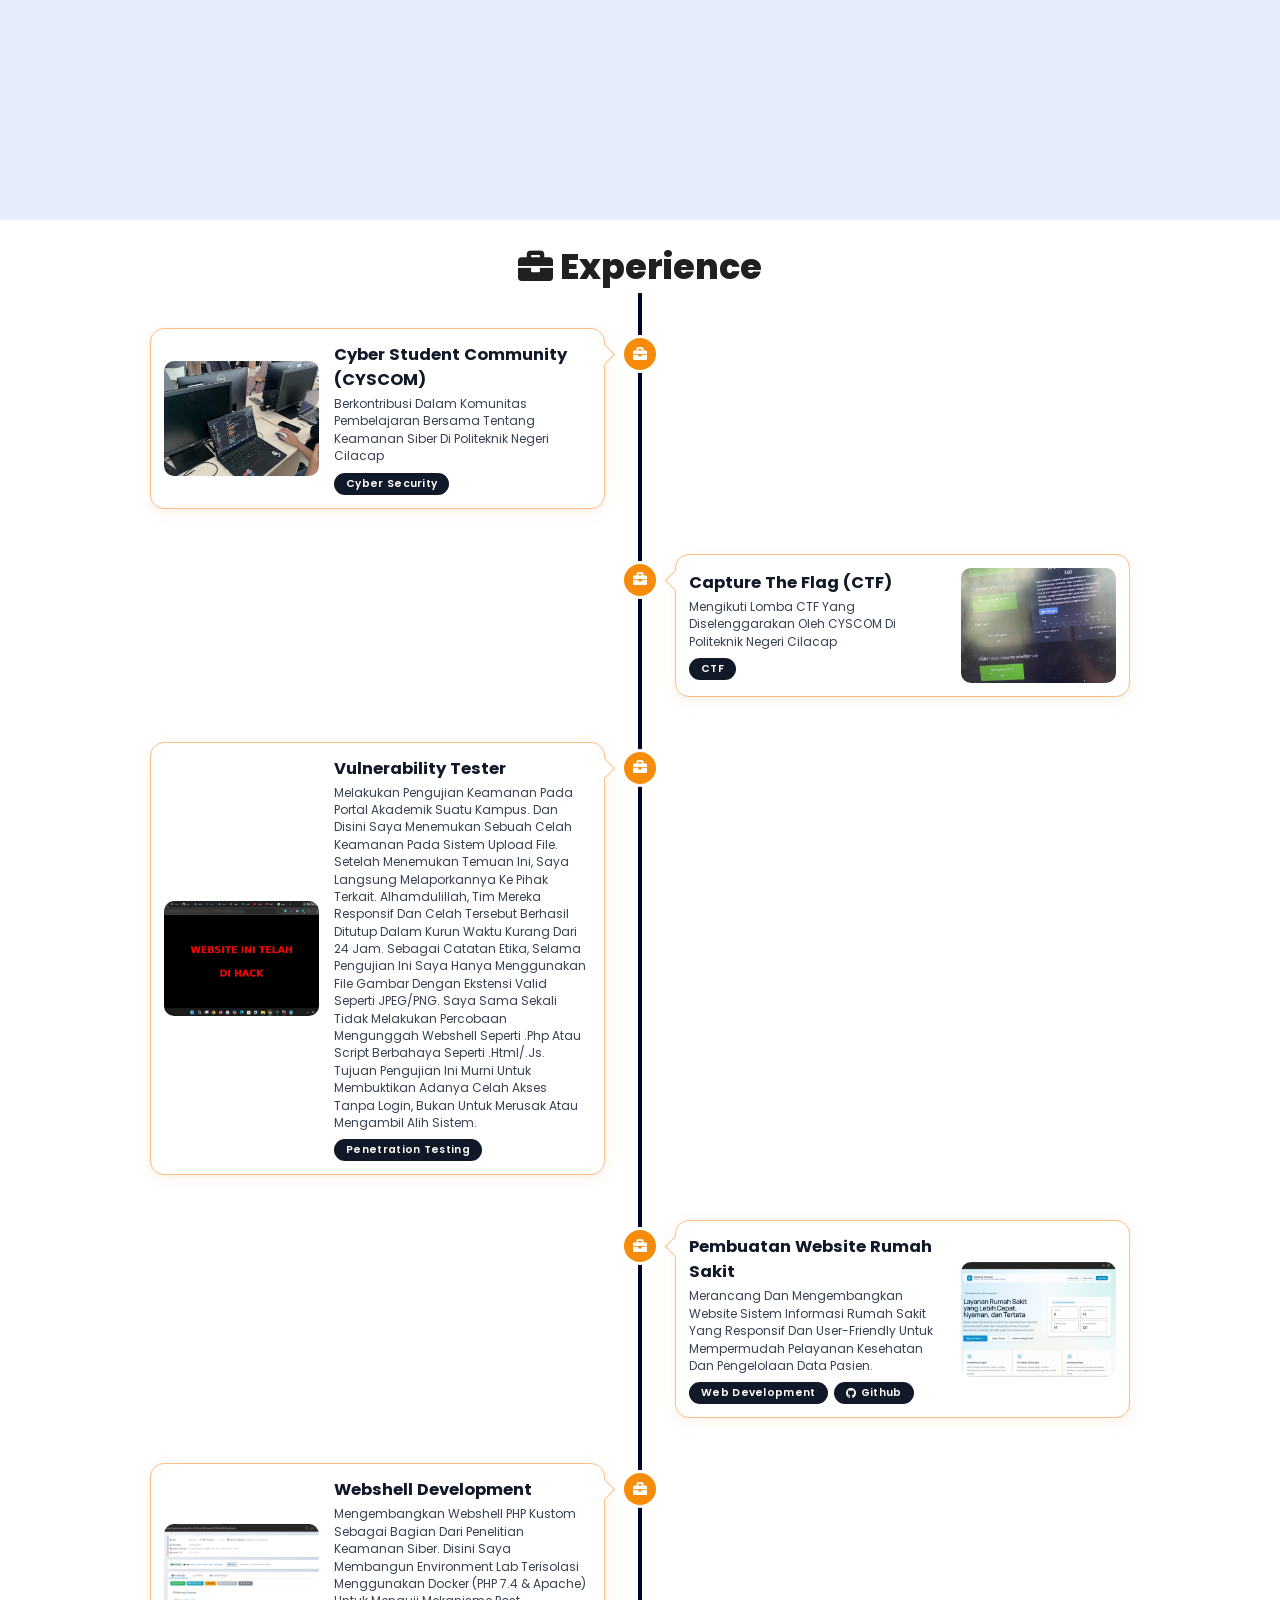
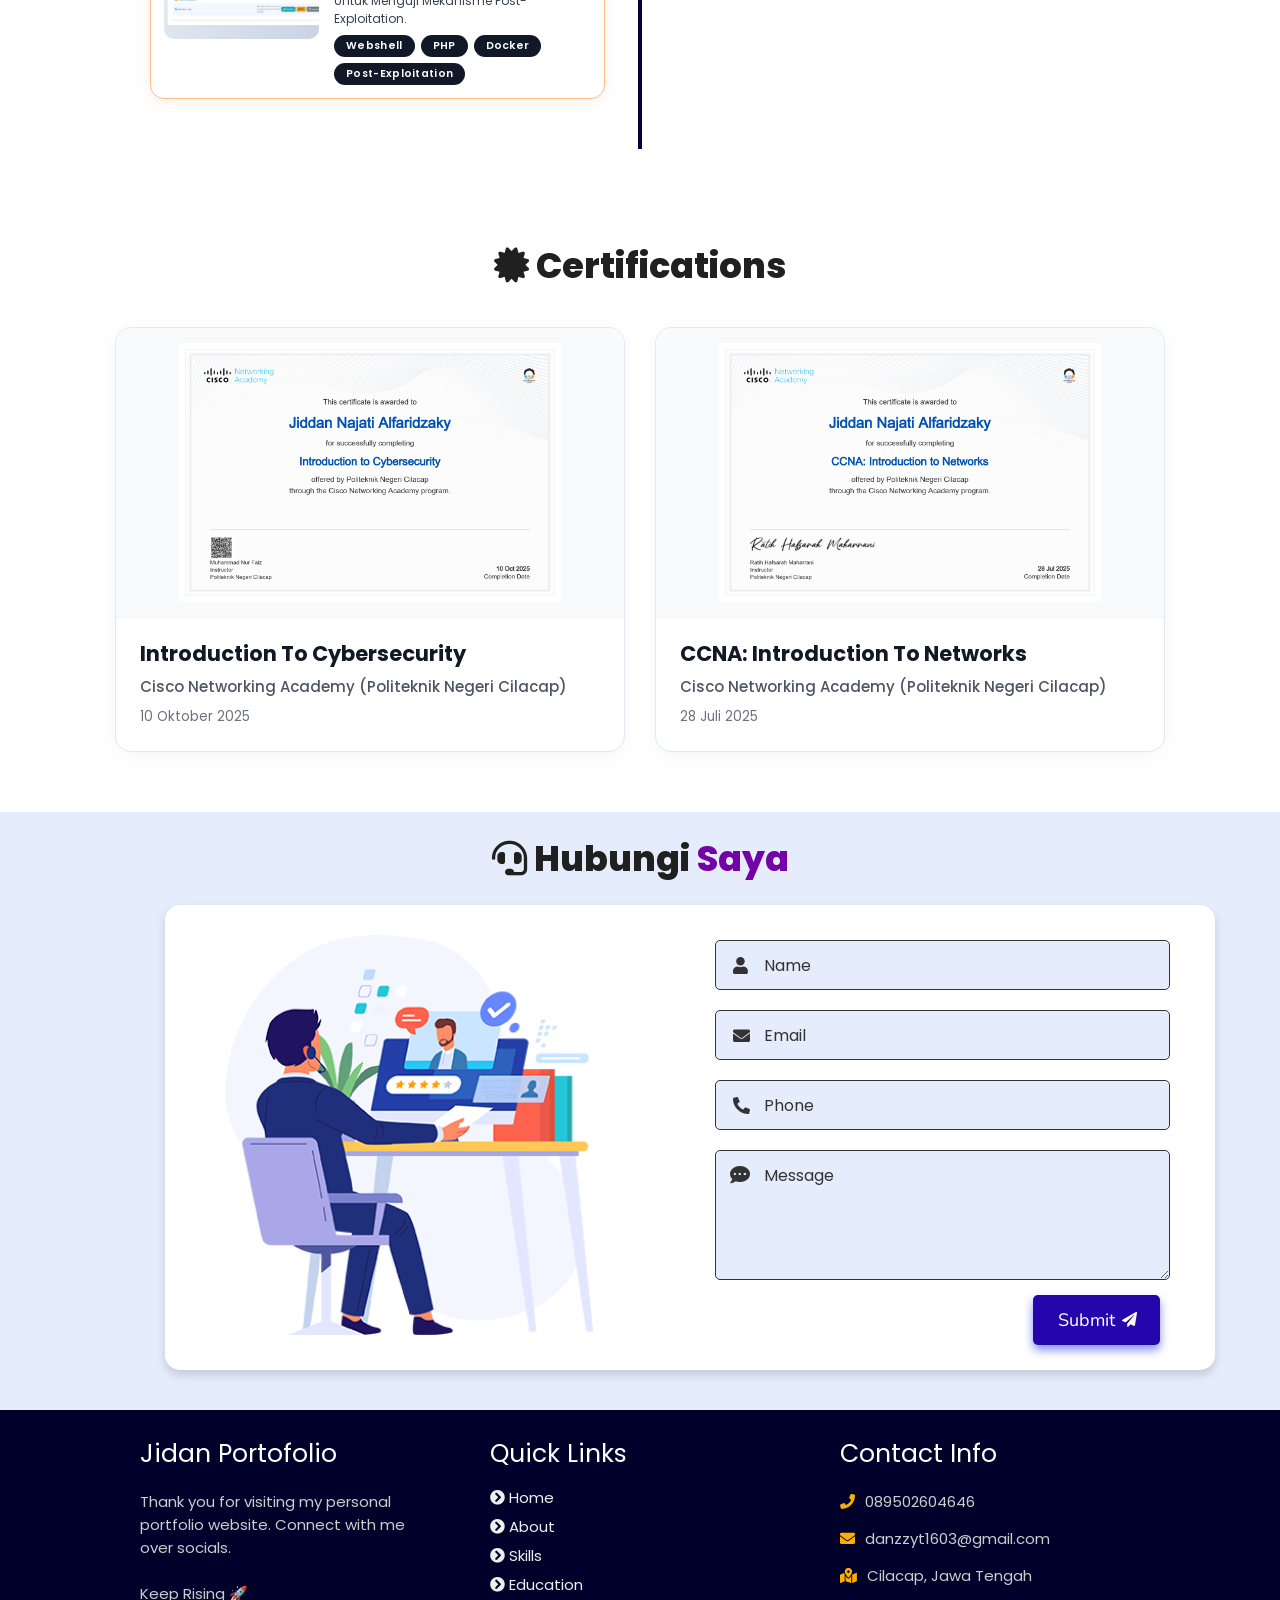
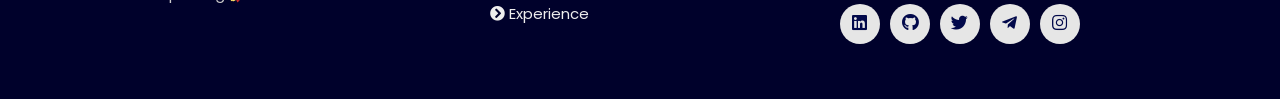
==== commit 87f15b85: "Add Certifications section with 2-column grid and image lightbox preview" ====
--- a/index.html
+++ b/index.html
@@ -31,6 +31,7 @@
             <li><a href="#skills">Skills</a></li>
             <li><a href="#education">Education</a></li>
             <li><a href="#experience">Experience</a></li>
+            <li><a href="#certifications">Certifications</a></li>
             <li><a href="#contact">Contact</a></li>
             </ul>
         </nav>
@@ -246,6 +247,40 @@
 </section>
 <!-- experience section ends -->
 
+<!-- certifications section starts -->
+<section class="certifications" id="certifications">
+
+  <h2 class="heading"><i class="fas fa-certificate"></i> Certifications</h2>
+
+  <div class="box-container">
+
+    <div class="cert-box">
+      <div class="cert-image" title="Klik untuk memperbesar">
+        <img draggable="false" src="./assets/images/certificates/Introduction_to_Cybersecurity_certificate_danzzyt1603-gmail-com_0705f7db-f003-4777-8bb4-78ab2c1d-1.png" alt="Introduction to Cybersecurity">
+      </div>
+      <div class="cert-content">
+        <h3>Introduction to Cybersecurity</h3>
+        <p class="issuer">Cisco Networking Academy (Politeknik Negeri Cilacap)</p>
+        <span class="cert-date">10 Oktober 2025</span>
+      </div>
+    </div>
+
+    <div class="cert-box">
+      <div class="cert-image" title="Klik untuk memperbesar">
+        <img draggable="false" src="./assets/images/certificates/CCNA-_Introduction_to_Networks_certificate_danzzyt1603-gmail-com_2162d570-6578-4afe-aae9-c447878-1.png" alt="CCNA: Introduction to Networks">
+      </div>
+      <div class="cert-content">
+        <h3>CCNA: Introduction to Networks</h3>
+        <p class="issuer">Cisco Networking Academy (Politeknik Negeri Cilacap)</p>
+        <span class="cert-date">28 Juli 2025</span>
+      </div>
+    </div>
+
+  </div>
+
+</section>
+<!-- certifications section ends -->
+
 <!-- image lightbox modal starts -->
 <div id="image-lightbox" class="lightbox-modal" aria-hidden="true" role="dialog" aria-label="Galeri Gambar">
   <div class="lightbox-overlay"></div>
--- a/assets/css/style.css
+++ b/assets/css/style.css
@@ -1335,6 +1335,123 @@
 /* experience media queries ends */
 /* experience section ends */
 
+/* certifications section starts */
+.certifications {
+  background: #ffffff;
+  padding: 4rem 9% 6rem 9%;
+  min-height: auto;
+}
+.certifications .heading {
+  margin-bottom: 3.5rem;
+}
+.certifications .box-container {
+  display: grid;
+  grid-template-columns: repeat(2, 1fr);
+  gap: 3rem;
+  max-width: 1100px;
+  margin: 0 auto;
+}
+.certifications .cert-box {
+  background: #ffffff;
+  border: 1px solid #e2e8f0;
+  border-radius: 16px;
+  overflow: hidden;
+  box-shadow: 0 4px 20px rgba(0, 0, 0, 0.04);
+  transition: transform 0.3s ease, box-shadow 0.3s ease, border-color 0.3s ease;
+  display: flex;
+  flex-direction: column;
+}
+.certifications .cert-box:hover {
+  transform: translateY(-6px);
+  box-shadow: 0 16px 36px rgba(0, 0, 0, 0.08);
+  border-color: #cbd5e1;
+}
+.certifications .cert-image {
+  width: 100%;
+  height: 290px;
+  background: #f8fafc;
+  display: flex;
+  align-items: center;
+  justify-content: center;
+  cursor: zoom-in;
+  overflow: hidden;
+  padding: 1.5rem;
+  border-bottom: 1px solid #f1f5f9;
+}
+.certifications .cert-image img {
+  width: 100%;
+  height: 100%;
+  object-fit: contain;
+  transition: transform 0.35s ease;
+  cursor: zoom-in;
+  border-radius: 6px;
+}
+.certifications .cert-image:hover img {
+  transform: scale(1.03);
+}
+.certifications .cert-content {
+  padding: 2.2rem 2.4rem 2.4rem;
+  display: flex;
+  flex-direction: column;
+  flex: 1;
+}
+.certifications .cert-content h3 {
+  font-size: 2.1rem;
+  font-weight: 700;
+  color: #111827;
+  margin-bottom: 0.8rem;
+  font-family: "Poppins", sans-serif;
+  line-height: 1.35;
+}
+.certifications .cert-content .issuer {
+  font-size: 1.5rem;
+  color: #4b5563;
+  font-weight: 500;
+  margin-bottom: 1rem;
+  line-height: 1.4;
+  font-family: "Poppins", sans-serif;
+}
+.certifications .cert-content .cert-date {
+  font-size: 1.35rem;
+  color: #6b7280;
+  font-weight: 400;
+  margin-top: auto;
+  font-family: "Poppins", sans-serif;
+}
+@media (max-width: 850px) {
+  .certifications .box-container {
+    grid-template-columns: 1fr;
+    max-width: 580px;
+    gap: 2.5rem;
+  }
+  .certifications .cert-image {
+    height: 250px;
+    padding: 1rem;
+  }
+}
+@media (max-width: 480px) {
+  .certifications {
+    padding: 3rem 5% 5rem 5%;
+  }
+  .certifications .cert-image {
+    height: 210px;
+    padding: 0.8rem;
+  }
+  .certifications .cert-content {
+    padding: 1.6rem 1.6rem 2rem;
+  }
+  .certifications .cert-content h3 {
+    font-size: 1.85rem;
+  }
+  .certifications .cert-content .issuer {
+    font-size: 1.35rem;
+  }
+  .certifications .cert-content .cert-date {
+    font-size: 1.25rem;
+  }
+}
+/* certifications section ends */
+
 /* contact section starts */
 .contact {
   background: #e5ecfb;
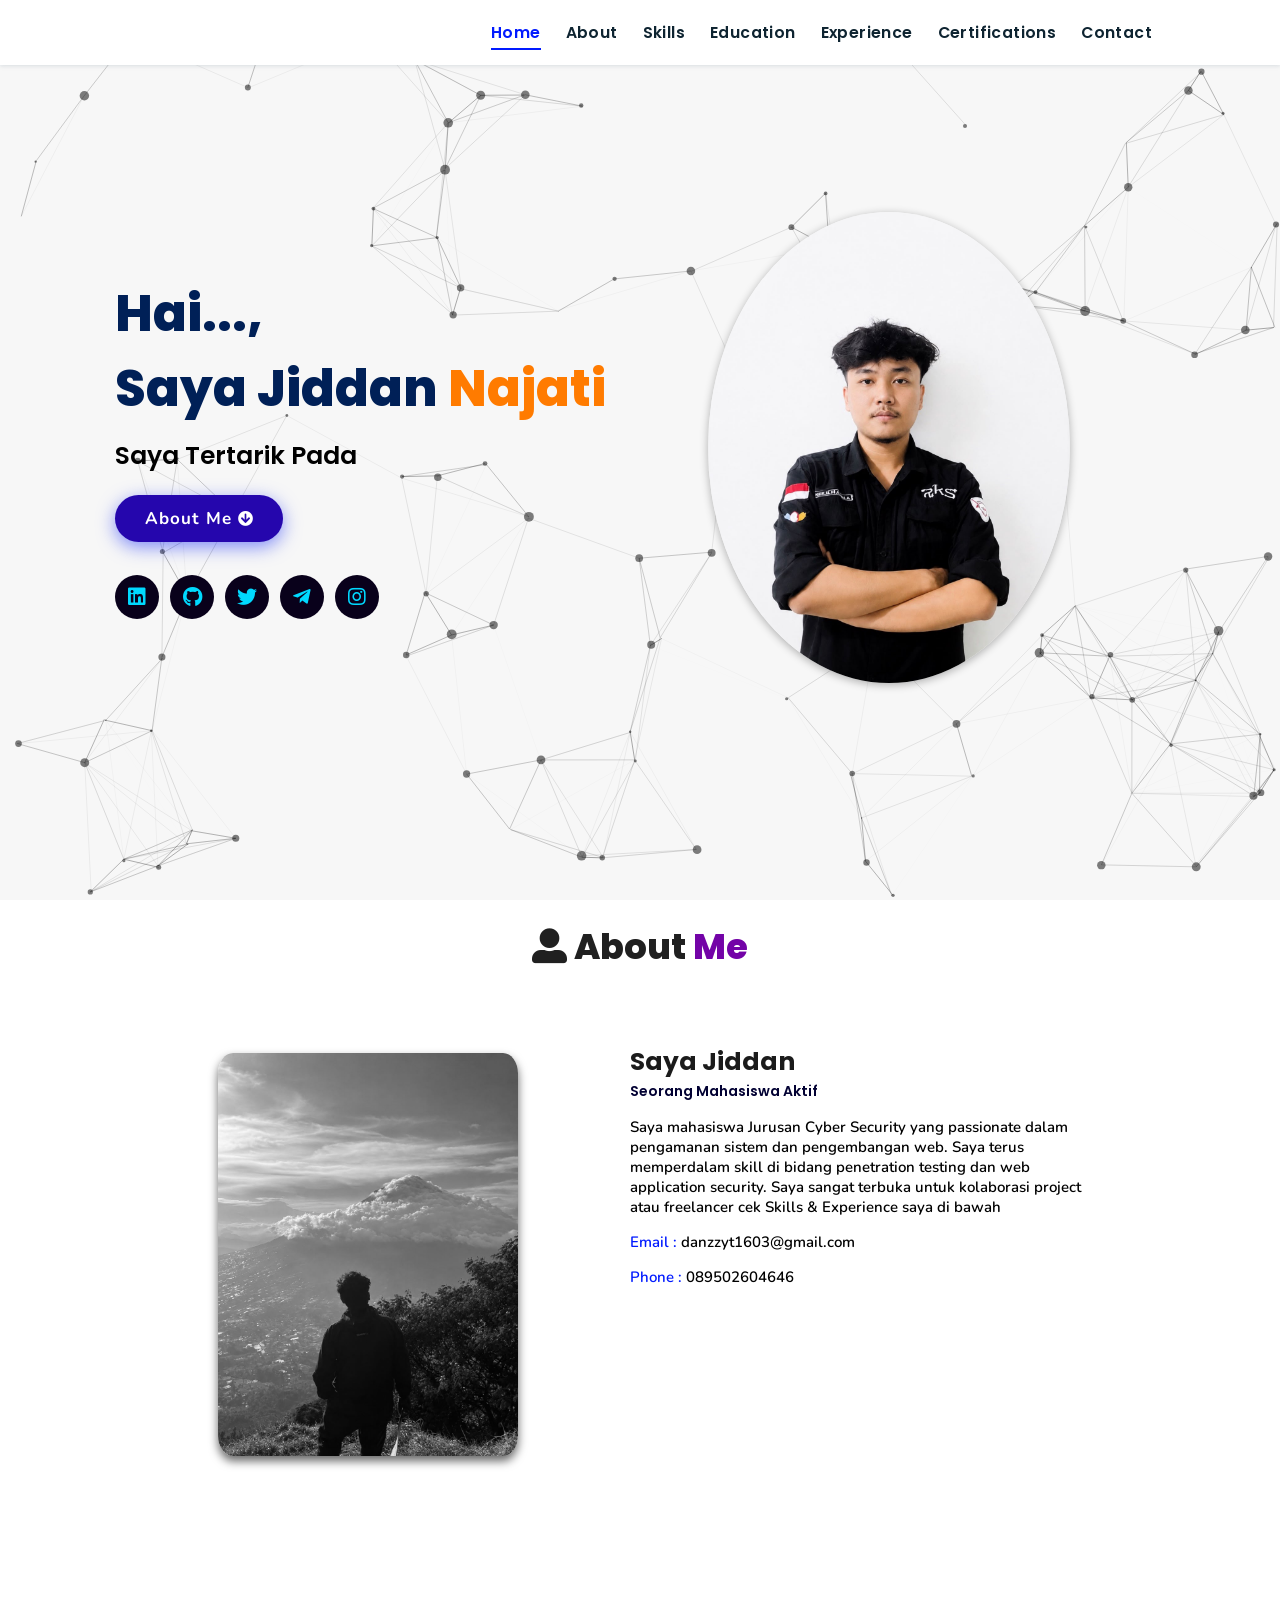
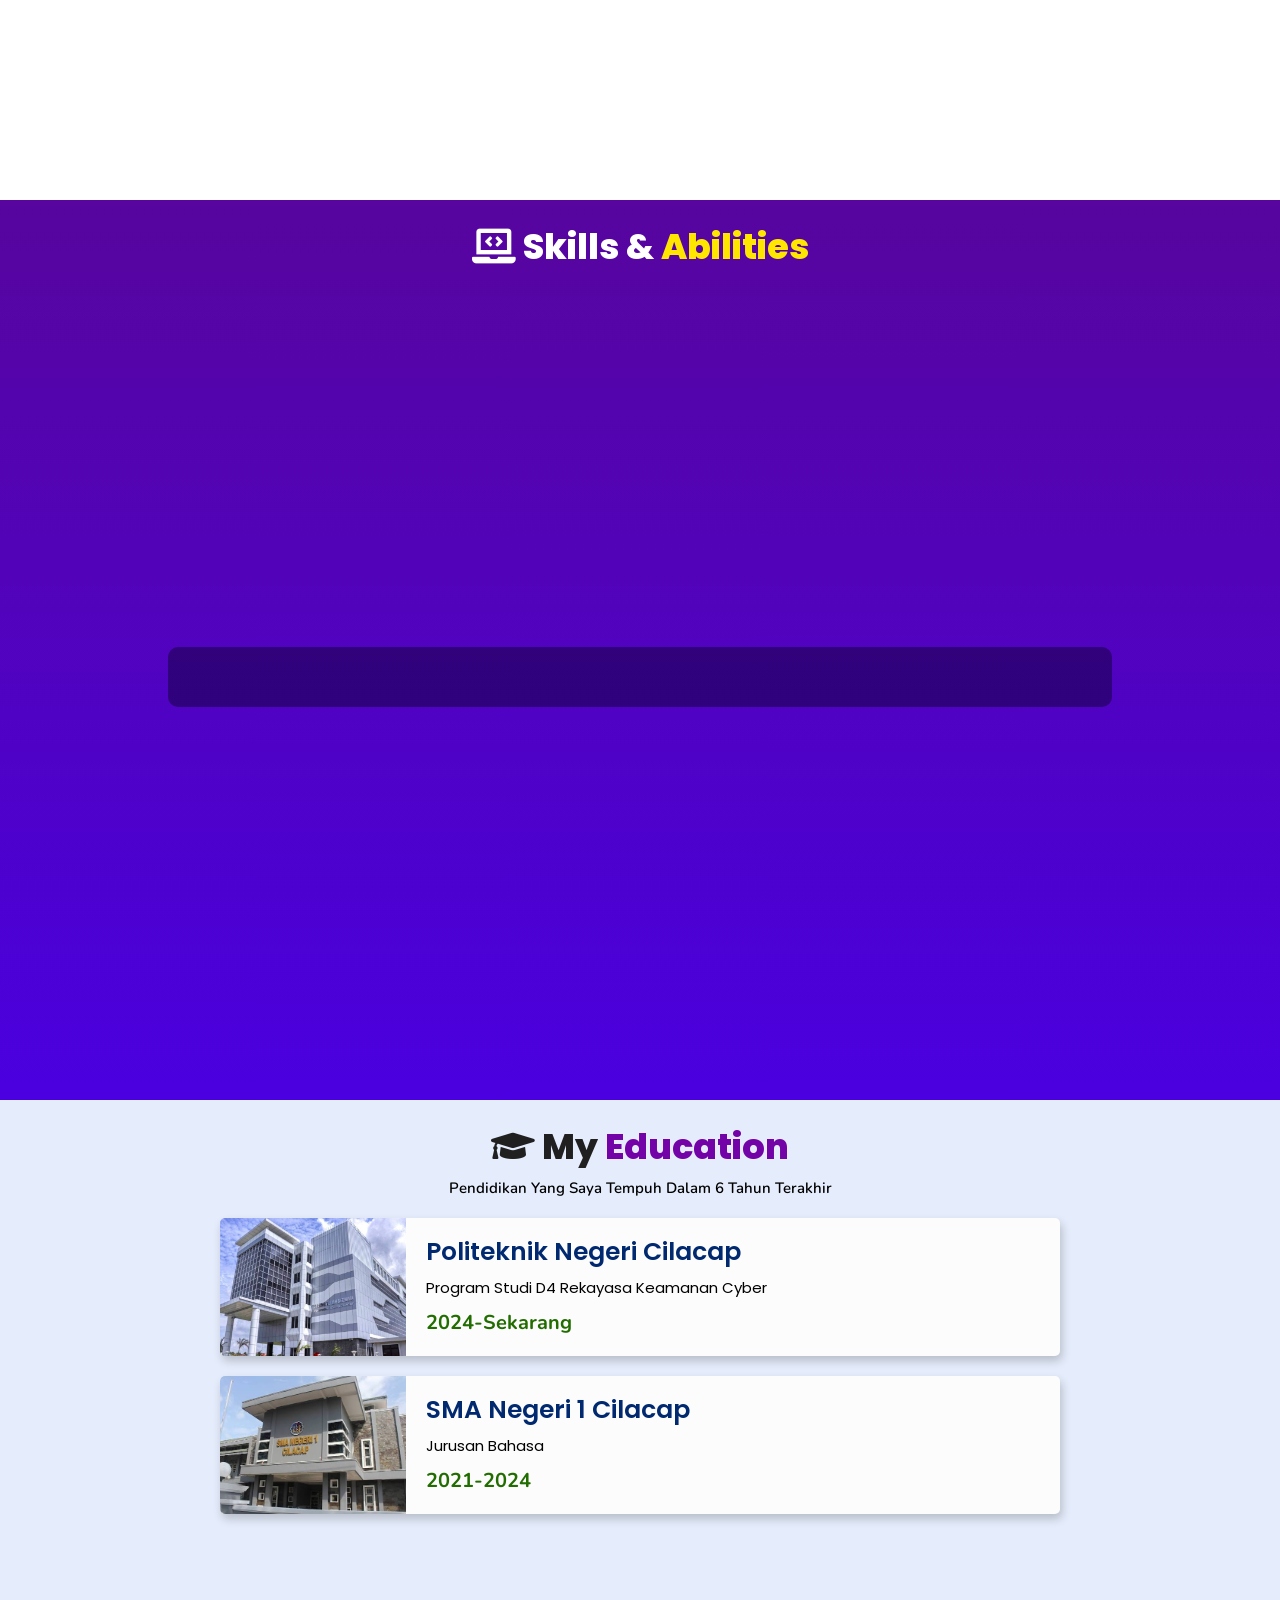
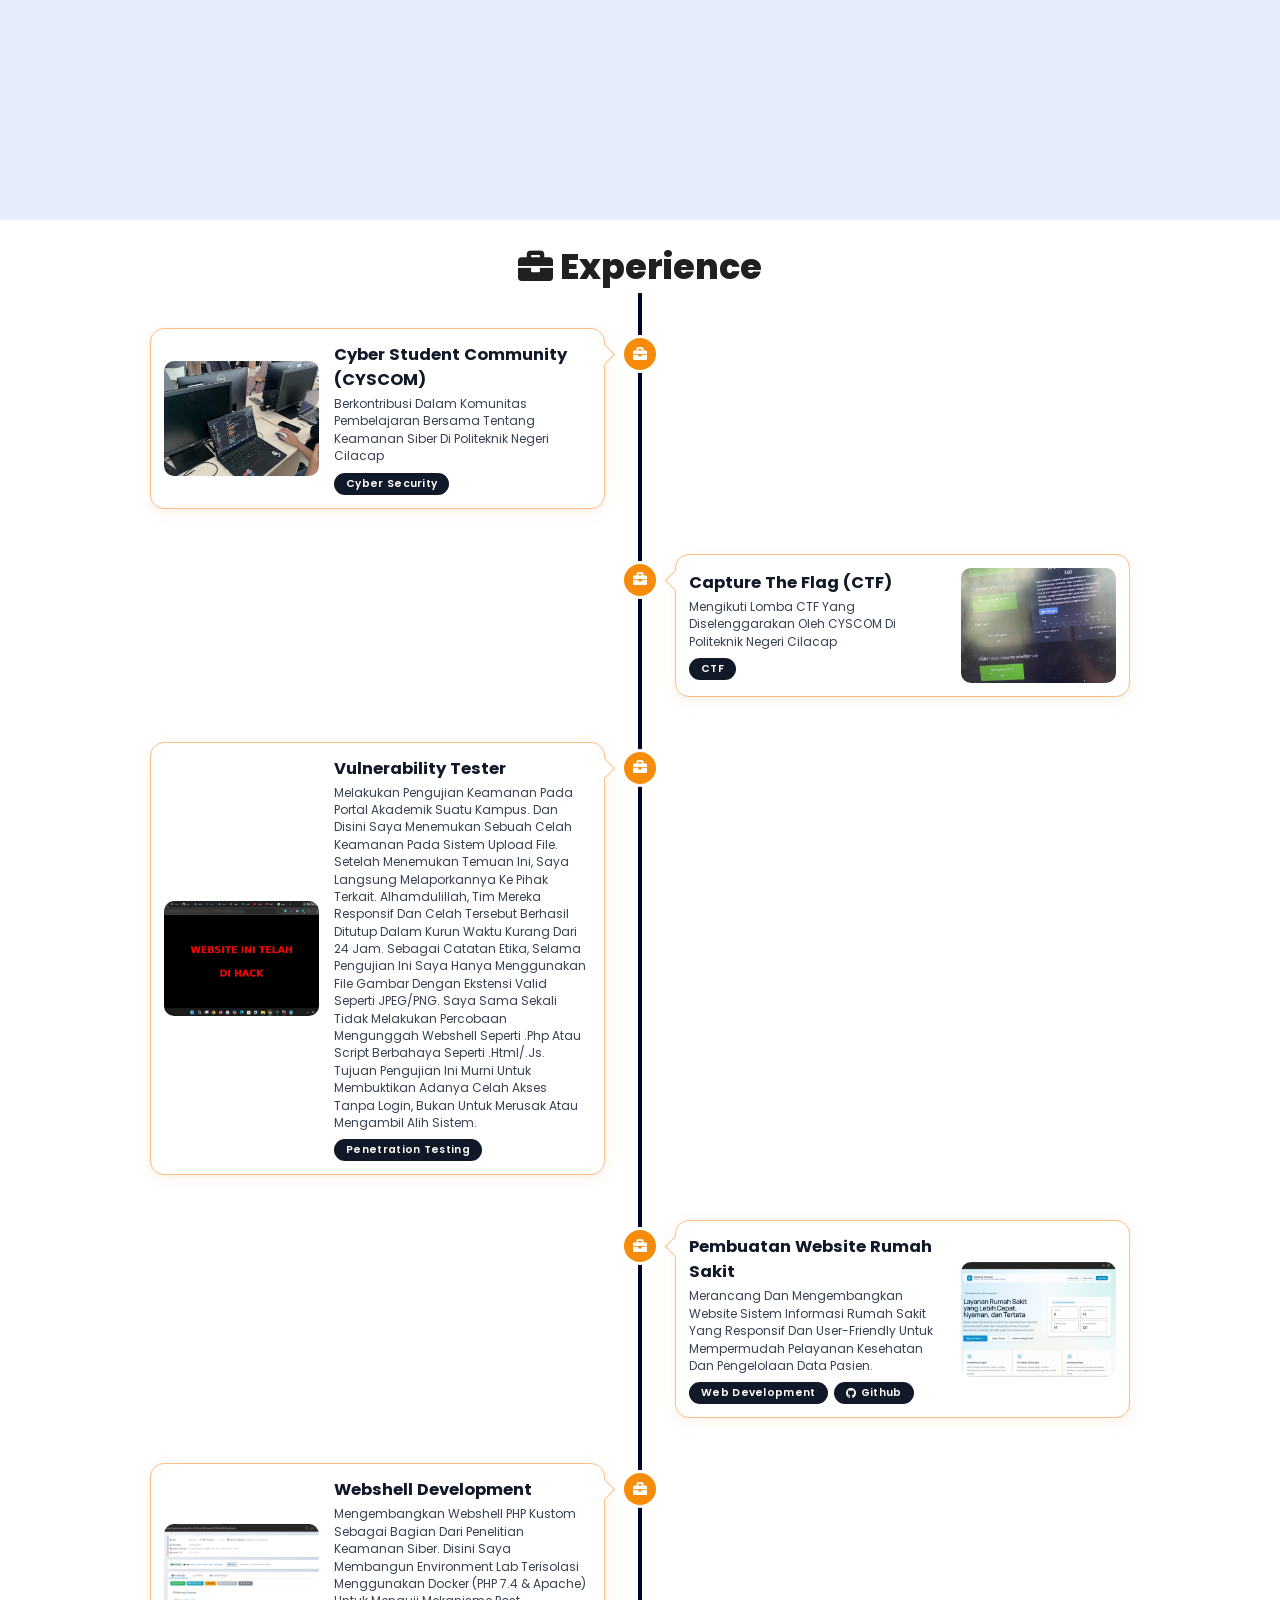
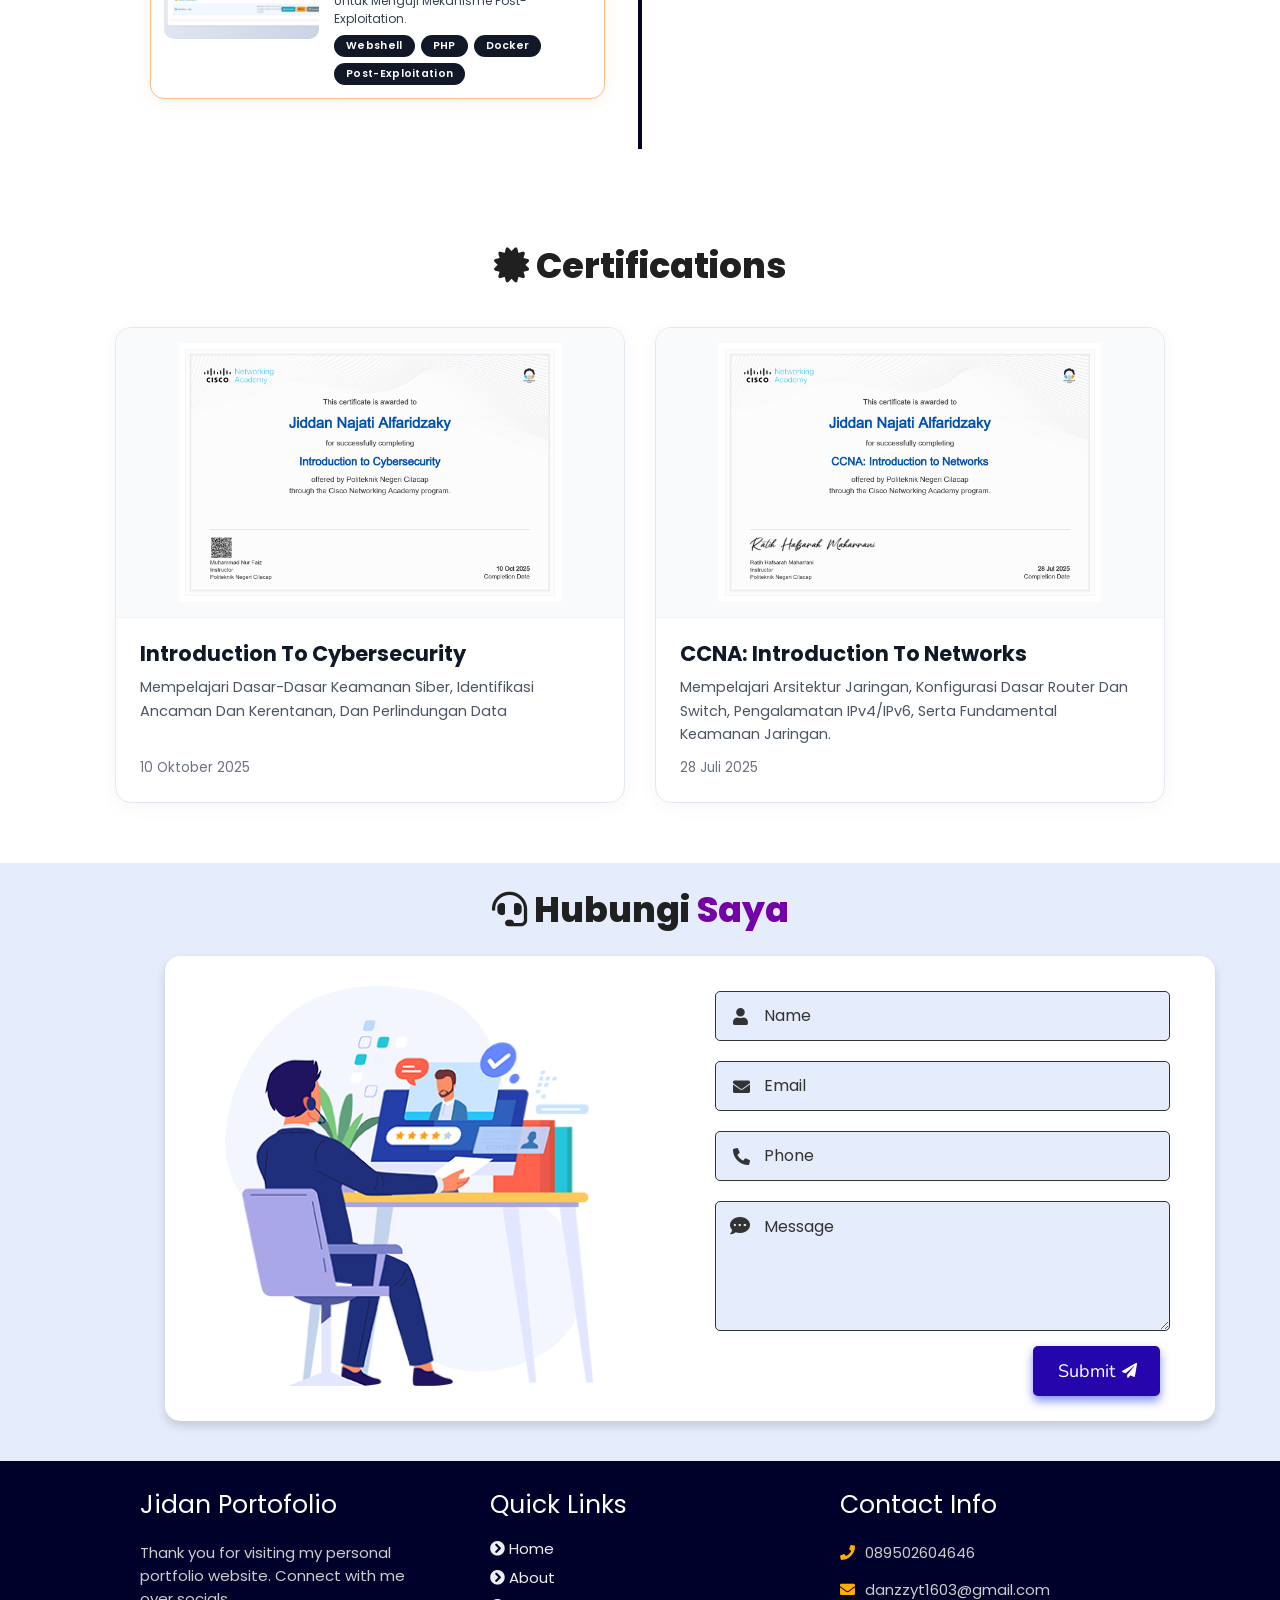
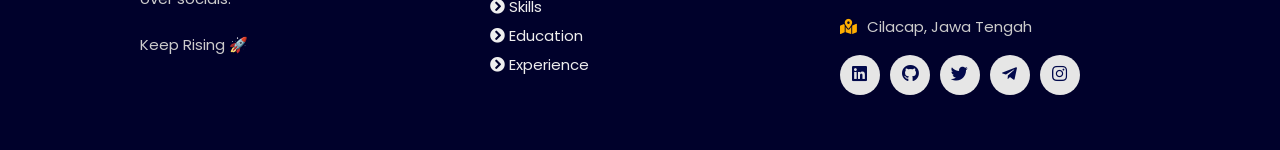
==== commit ce00e142: "Update certification descriptions for Introduction to Cybersecurity and CCNA" ====
--- a/index.html
+++ b/index.html
@@ -260,7 +260,7 @@
       </div>
       <div class="cert-content">
         <h3>Introduction to Cybersecurity</h3>
-        <p class="issuer">Cisco Networking Academy (Politeknik Negeri Cilacap)</p>
+        <p class="cert-desc">Mempelajari dasar-dasar keamanan siber, identifikasi ancaman dan kerentanan, dan perlindungan data</p>
         <span class="cert-date">10 Oktober 2025</span>
       </div>
     </div>
@@ -271,7 +271,7 @@
       </div>
       <div class="cert-content">
         <h3>CCNA: Introduction to Networks</h3>
-        <p class="issuer">Cisco Networking Academy (Politeknik Negeri Cilacap)</p>
+        <p class="cert-desc">Mempelajari arsitektur jaringan, konfigurasi dasar router dan switch, pengalamatan IPv4/IPv6, serta fundamental keamanan jaringan.</p>
         <span class="cert-date">28 Juli 2025</span>
       </div>
     </div>
--- a/assets/css/style.css
+++ b/assets/css/style.css
@@ -1403,12 +1403,13 @@
   font-family: "Poppins", sans-serif;
   line-height: 1.35;
 }
+.certifications .cert-content .cert-desc,
 .certifications .cert-content .issuer {
-  font-size: 1.5rem;
+  font-size: 1.45rem;
   color: #4b5563;
-  font-weight: 500;
-  margin-bottom: 1rem;
-  line-height: 1.4;
+  font-weight: 400;
+  margin-bottom: 1.2rem;
+  line-height: 1.6;
   font-family: "Poppins", sans-serif;
 }
 .certifications .cert-content .cert-date {
@@ -1443,6 +1444,7 @@
   .certifications .cert-content h3 {
     font-size: 1.85rem;
   }
+  .certifications .cert-content .cert-desc,
   .certifications .cert-content .issuer {
     font-size: 1.35rem;
   }
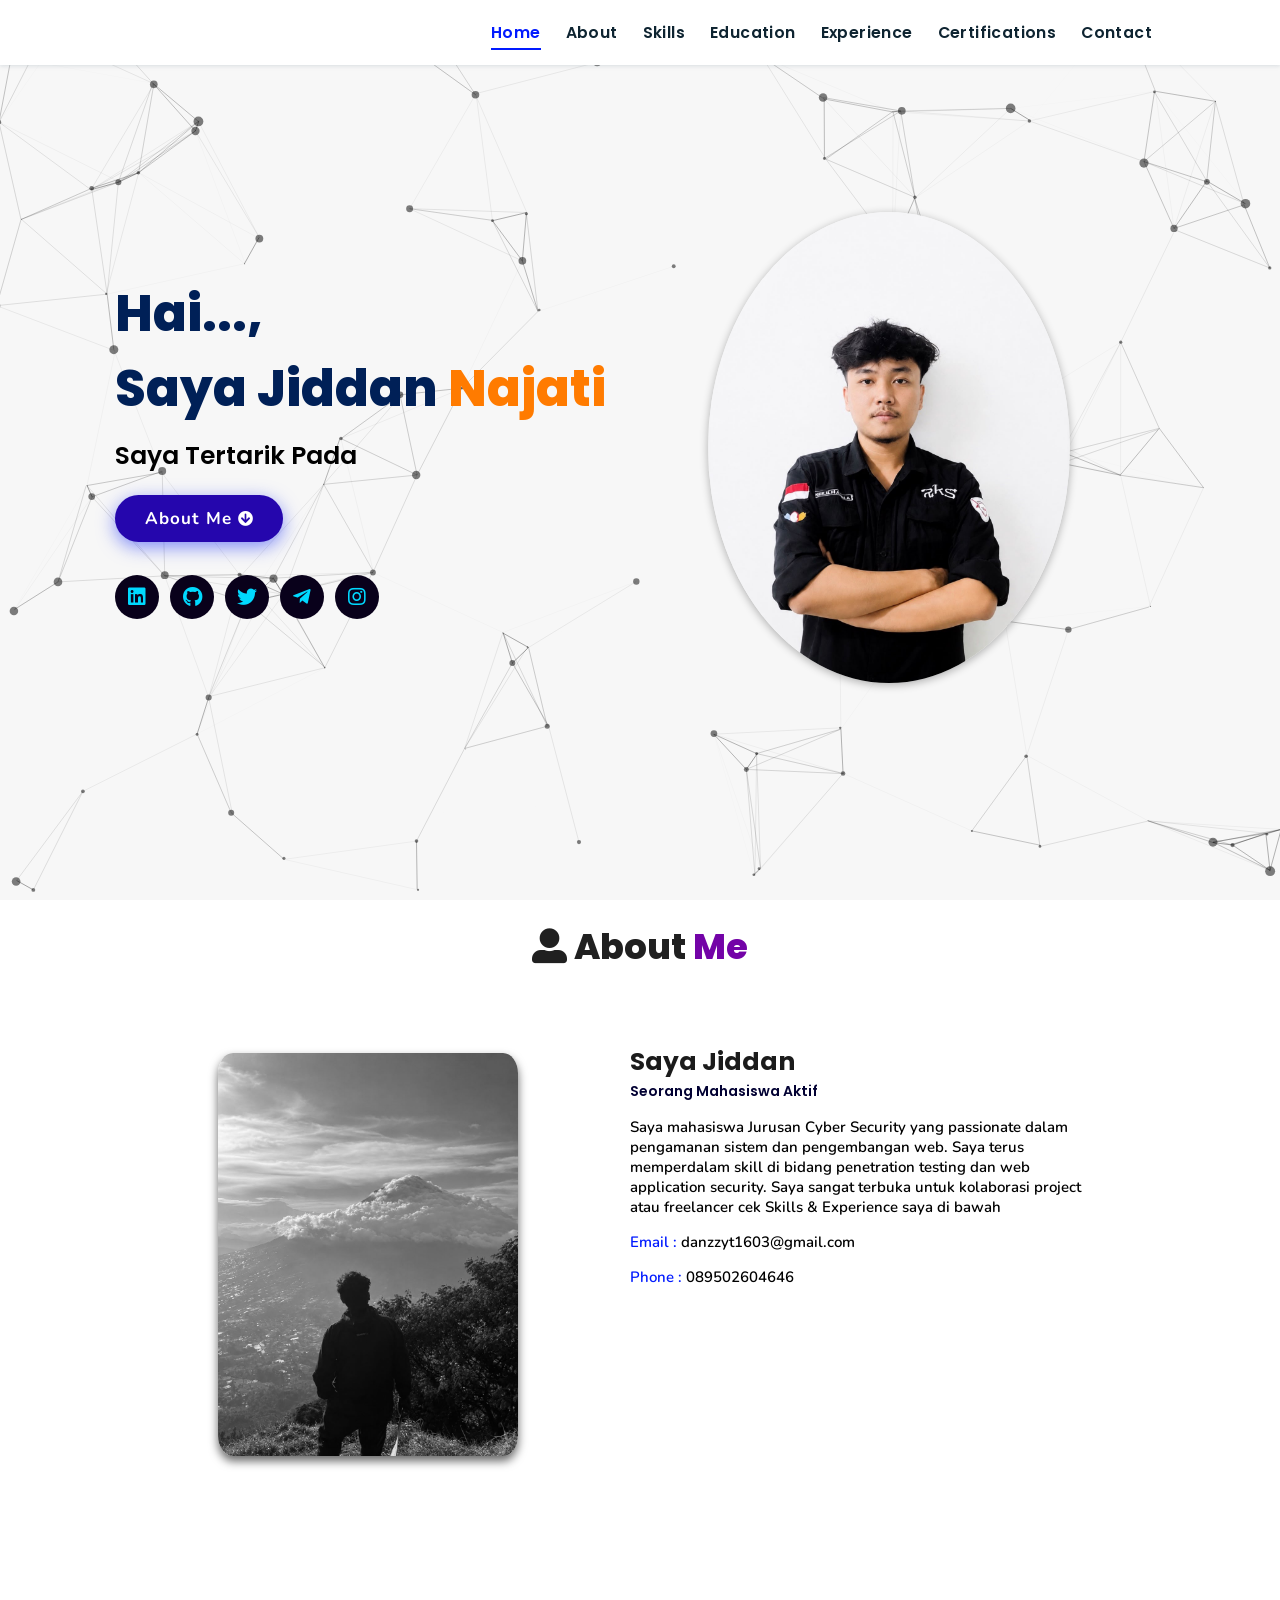
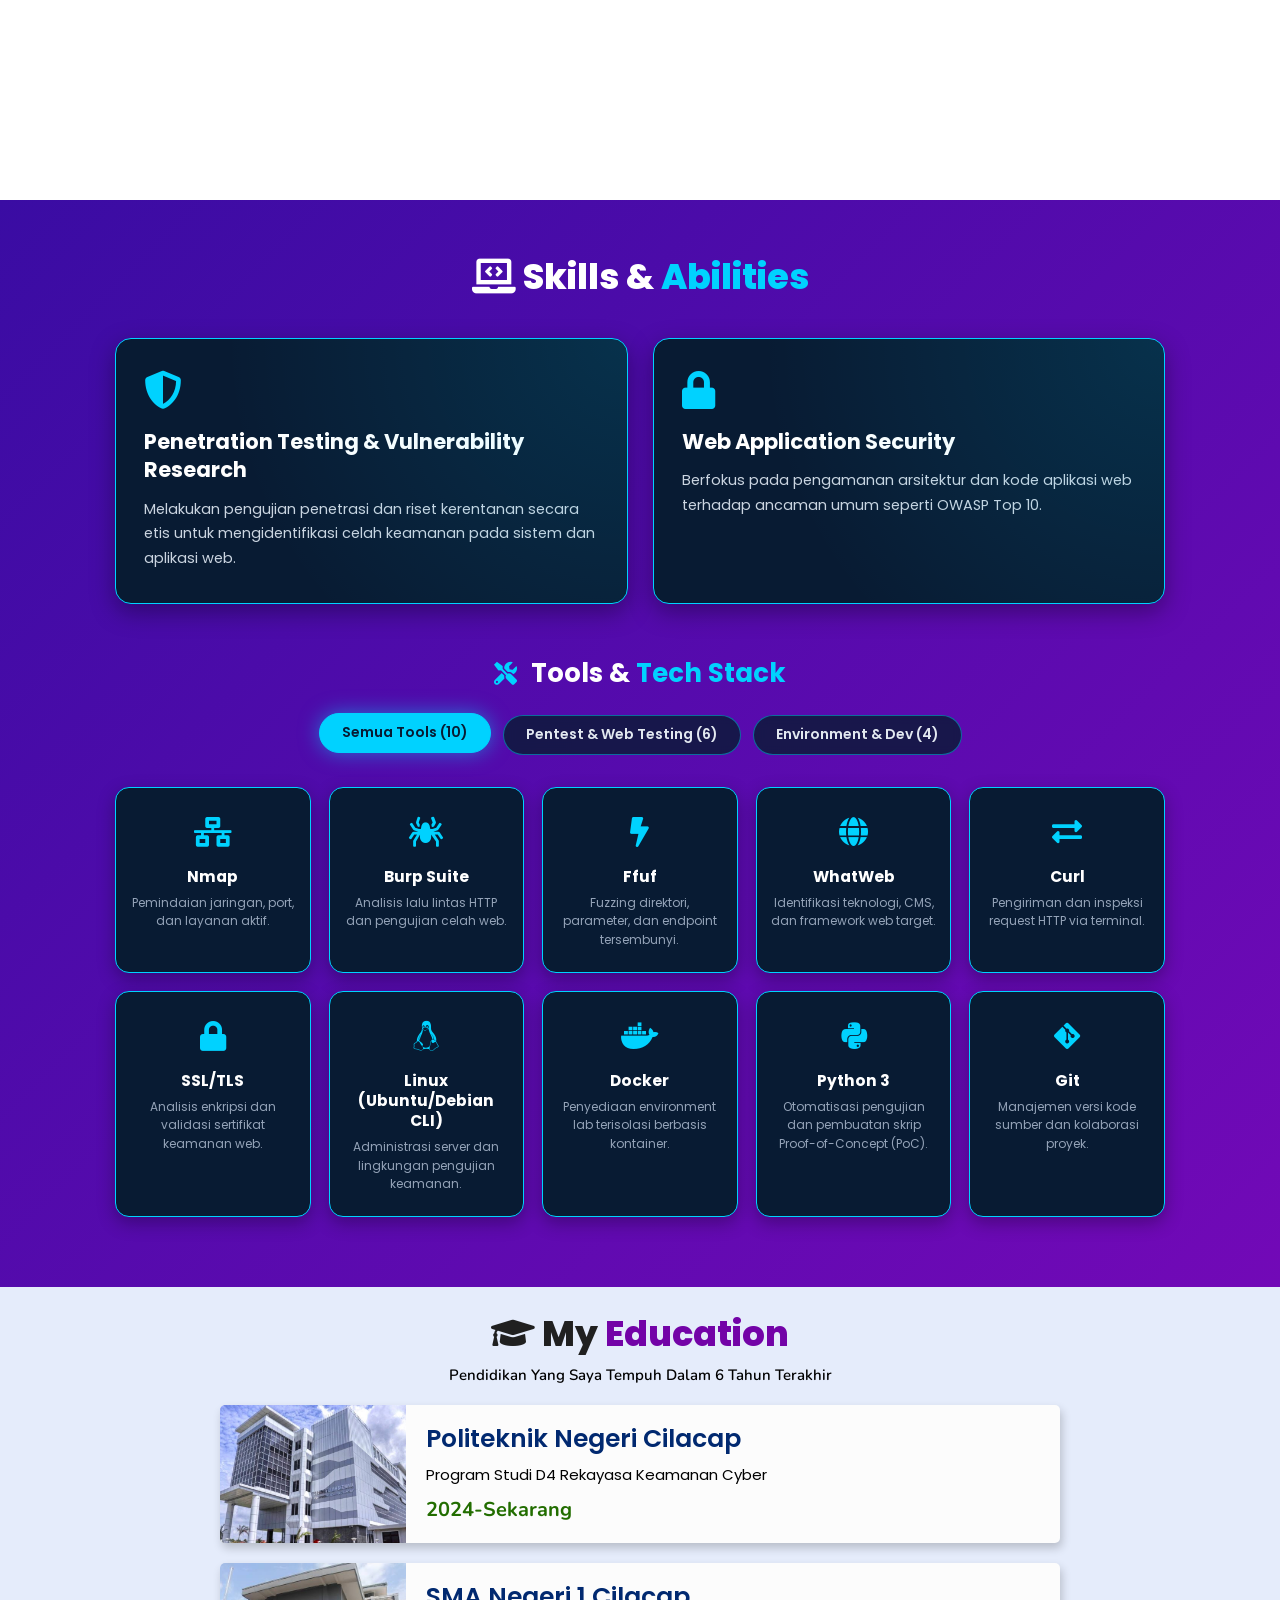
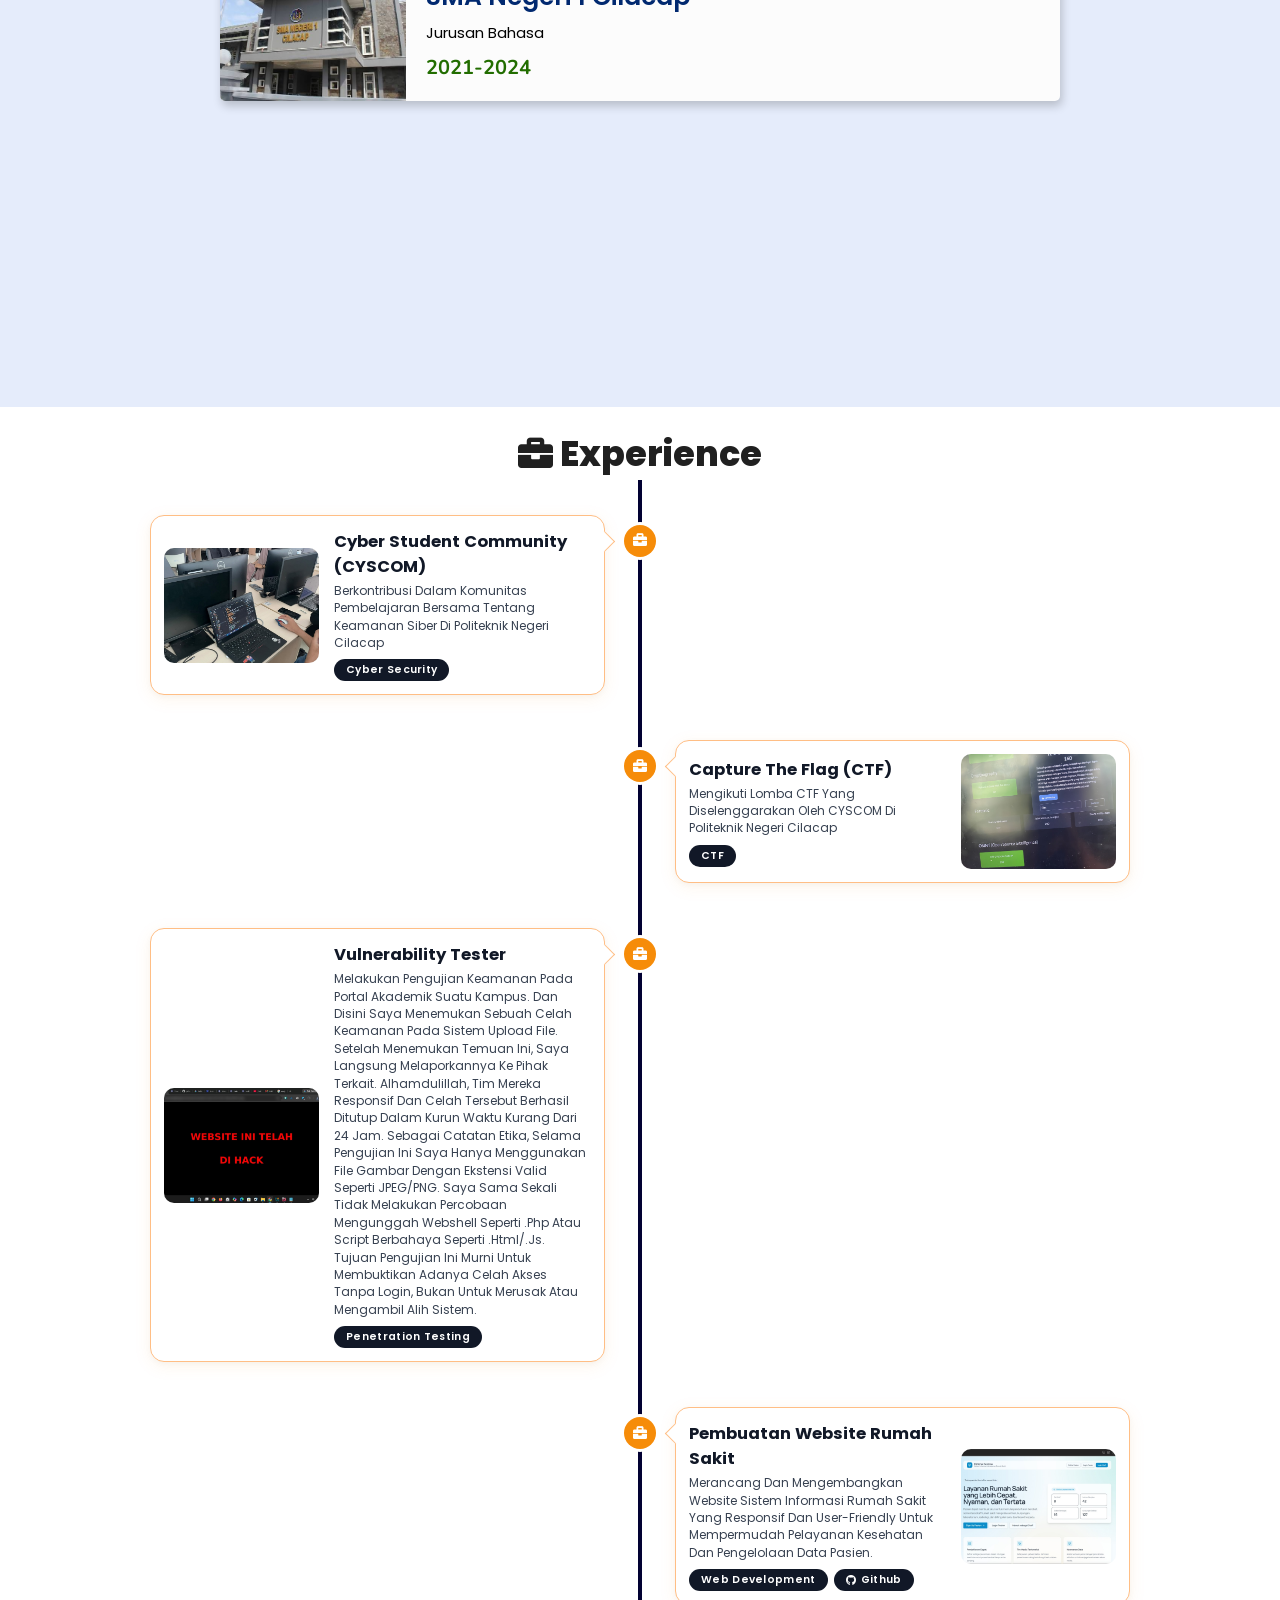
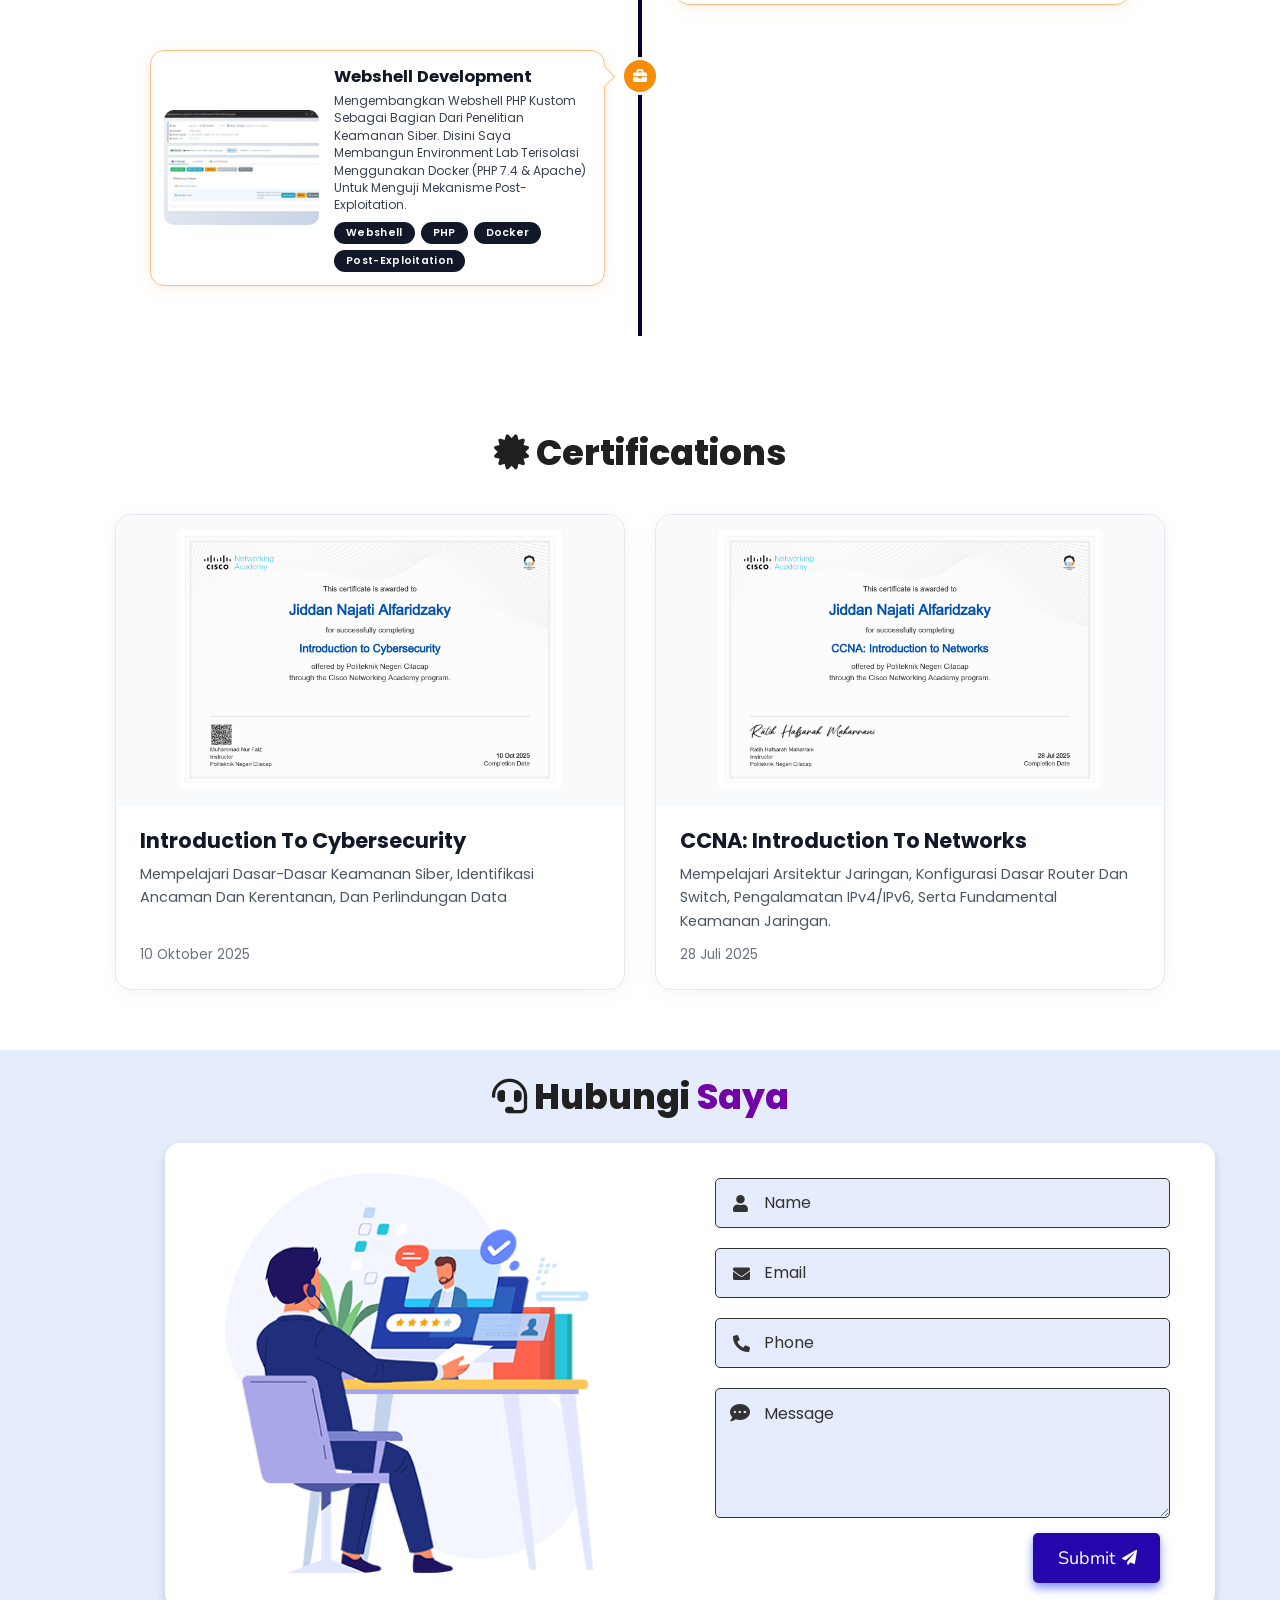
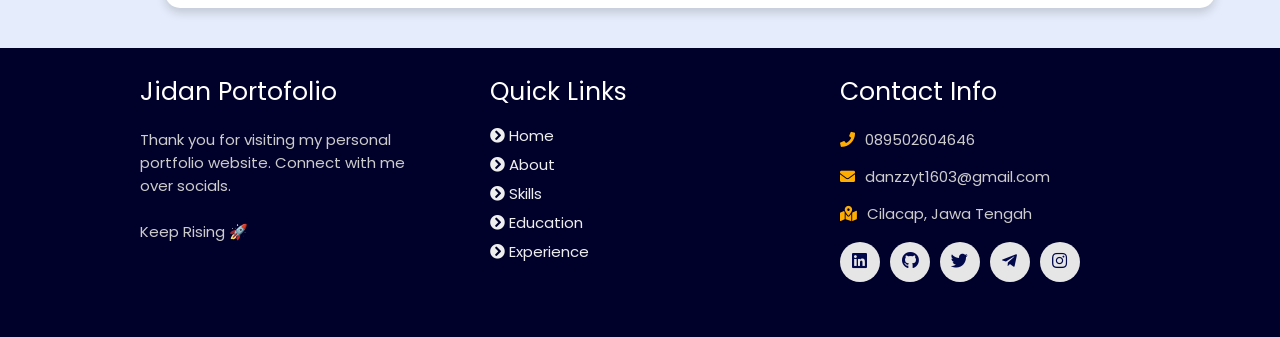
==== commit af46027b: "Revamp Skills & Abilities with 2 competency cards and interactive tools filter" ====
--- a/index.html
+++ b/index.html
@@ -102,18 +102,101 @@
 
     <h2 class="heading"><i class="fas fa-laptop-code"></i> Skills & <span>Abilities</span></h2>
 
-    <div class="container">
-          <div class="row" id="skillsContainer">
-
-            <!-- <div class="bar">
-              <div class="info">
-                <img src="https://img.icons8.com/color/48/000000/adobe-xd.png"/>
-                <span>AdobeXD</span>
-              </div>
-            </div> -->
-
-      </div>
-</div>
+    <div class="skills-wrapper">
+
+        <!-- 2 Kartu Kompetensi Utama -->
+        <div class="competencies-grid">
+            <div class="competency-card">
+                <div class="comp-icon"><i class="fas fa-shield-alt"></i></div>
+                <h3>Penetration Testing & Vulnerability Research</h3>
+                <p>Melakukan pengujian penetrasi dan riset kerentanan secara etis untuk mengidentifikasi celah keamanan pada sistem dan aplikasi web.</p>
+            </div>
+
+            <div class="competency-card">
+                <div class="comp-icon"><i class="fas fa-lock"></i></div>
+                <h3>Web Application Security</h3>
+                <p>Berfokus pada pengamanan arsitektur dan kode aplikasi web terhadap ancaman umum seperti OWASP Top 10.</p>
+            </div>
+        </div>
+
+        <!-- Sub-section Tools & Tech Stack -->
+        <div class="tools-sub-section">
+            <h3 class="tools-section-title"><i class="fas fa-tools"></i> Tools & <span>Tech Stack</span></h3>
+
+            <!-- Tab Filter Kategori -->
+            <div class="skills-filter">
+                <button class="filter-btn active" data-filter="all">Semua Tools (10)</button>
+                <button class="filter-btn" data-filter="pentest">Pentest & Web Testing (6)</button>
+                <button class="filter-btn" data-filter="env-dev">Environment & Dev (4)</button>
+            </div>
+
+            <!-- Grid 10 Kartu Tools -->
+            <div class="tools-grid">
+                <!-- Pentest & Web Testing -->
+                <div class="tool-card" data-category="pentest">
+                    <div class="tool-icon"><i class="fas fa-network-wired"></i></div>
+                    <h4 class="tool-name">Nmap</h4>
+                    <p class="tool-desc">Pemindaian jaringan, port, dan layanan aktif.</p>
+                </div>
+
+                <div class="tool-card" data-category="pentest">
+                    <div class="tool-icon"><i class="fas fa-spider"></i></div>
+                    <h4 class="tool-name">Burp Suite</h4>
+                    <p class="tool-desc">Analisis lalu lintas HTTP dan pengujian celah web.</p>
+                </div>
+
+                <div class="tool-card" data-category="pentest">
+                    <div class="tool-icon"><i class="fas fa-bolt"></i></div>
+                    <h4 class="tool-name">ffuf</h4>
+                    <p class="tool-desc">Fuzzing direktori, parameter, dan endpoint tersembunyi.</p>
+                </div>
+
+                <div class="tool-card" data-category="pentest">
+                    <div class="tool-icon"><i class="fas fa-globe"></i></div>
+                    <h4 class="tool-name">WhatWeb</h4>
+                    <p class="tool-desc">Identifikasi teknologi, CMS, dan framework web target.</p>
+                </div>
+
+                <div class="tool-card" data-category="pentest">
+                    <div class="tool-icon"><i class="fas fa-exchange-alt"></i></div>
+                    <h4 class="tool-name">Curl</h4>
+                    <p class="tool-desc">Pengiriman dan inspeksi request HTTP via terminal.</p>
+                </div>
+
+                <div class="tool-card" data-category="pentest">
+                    <div class="tool-icon"><i class="fas fa-lock"></i></div>
+                    <h4 class="tool-name">SSL/TLS</h4>
+                    <p class="tool-desc">Analisis enkripsi dan validasi sertifikat keamanan web.</p>
+                </div>
+
+                <!-- Environment & Dev -->
+                <div class="tool-card" data-category="env-dev">
+                    <div class="tool-icon"><i class="fab fa-linux"></i></div>
+                    <h4 class="tool-name">Linux (Ubuntu/Debian CLI)</h4>
+                    <p class="tool-desc">Administrasi server dan lingkungan pengujian keamanan.</p>
+                </div>
+
+                <div class="tool-card" data-category="env-dev">
+                    <div class="tool-icon"><i class="fab fa-docker"></i></div>
+                    <h4 class="tool-name">Docker</h4>
+                    <p class="tool-desc">Penyediaan environment lab terisolasi berbasis kontainer.</p>
+                </div>
+
+                <div class="tool-card" data-category="env-dev">
+                    <div class="tool-icon"><i class="fab fa-python"></i></div>
+                    <h4 class="tool-name">Python 3</h4>
+                    <p class="tool-desc">Otomatisasi pengujian dan pembuatan skrip Proof-of-Concept (PoC).</p>
+                </div>
+
+                <div class="tool-card" data-category="env-dev">
+                    <div class="tool-icon"><i class="fab fa-git-alt"></i></div>
+                    <h4 class="tool-name">Git</h4>
+                    <p class="tool-desc">Manajemen versi kode sumber dan kolaborasi proyek.</p>
+                </div>
+            </div>
+        </div>
+
+    </div>
 </section>
 <!-- skills section ends -->
 
--- a/assets/css/style.css
+++ b/assets/css/style.css
@@ -461,141 +461,287 @@
 /* skills section starts */
 .skills {
   min-height: 100vh;
-  background: linear-gradient(to bottom, #57059e, #4a00e0);
+  background: linear-gradient(135deg, #3a0ca3, #7209b7);
+  padding: 5rem 9% 7rem 9%;
   display: flex;
   flex-direction: column;
   justify-content: center;
 }
-.skills h2 {
+.skills .heading {
   color: #fff;
+  margin-bottom: 3.5rem;
 }
 .skills .heading span {
-  color: rgb(255, 230, 0);
-}
-.skills .container {
-  background: rgba(0, 0, 22, 0.4);
-  color: #fff;
-  border-radius: 1rem;
-  padding: 3rem;
-  width: 90%;
-  margin: auto;
-}
-.skills .container .row {
+  color: #00d2ff;
+}
+.skills .skills-wrapper {
+  max-width: 1200px;
+  width: 100%;
+  margin: 0 auto;
+}
+
+/* 2 Kartu Kompetensi Utama (Grid 2 Kolom di Desktop, 1 Kolom di Mobile) */
+.skills .competencies-grid {
   display: grid;
   grid-template-columns: repeat(2, 1fr);
-  flex-wrap: wrap;
   gap: 2.5rem;
-  max-width: 1200px;
-  margin: auto;
-}
-.skills .container .box {
-  background: linear-gradient(135deg, rgba(0, 20, 80, 0.9), rgba(10, 40, 100, 0.9));
-  border: 2px solid #00e0ff;
-  border-radius: 1.5rem;
-  padding: 3rem;
-  text-align: center;
-  transition: 0.3s ease;
-  box-shadow: 0 8px 20px rgba(0, 224, 255, 0.1);
+  margin-bottom: 5rem;
+}
+.skills .competency-card {
+  background: #081b33;
+  border: 1.5px solid #00d2ff;
+  border-radius: 16px;
+  padding: 3.2rem 2.8rem;
+  text-align: left;
+  transition: transform 0.3s ease, box-shadow 0.3s ease, border-color 0.3s ease;
+  box-shadow: 0 8px 24px rgba(0, 0, 0, 0.35);
   position: relative;
   overflow: hidden;
-  min-height: 400px;
   display: flex;
   flex-direction: column;
-  justify-content: center;
-}
-.skills .container .box::before {
+}
+.skills .competency-card::before {
   content: "";
   position: absolute;
-  top: -50%;
-  left: -50%;
-  width: 200%;
-  height: 200%;
-  background: radial-gradient(circle, rgba(0, 224, 255, 0.1) 0%, transparent 70%);
-  opacity: 0;
-  transition: 0.3s ease;
-}
-.skills .container .box:hover {
-  transform: translateY(-10px);
-  box-shadow: 0 15px 40px rgba(0, 224, 255, 0.3);
-  border-color: #00ffff;
-  background: linear-gradient(135deg, rgba(0, 40, 120, 0.95), rgba(20, 60, 150, 0.95));
-}
-.skills .container .box:hover::before {
-  opacity: 1;
-}
-.skills .container .box .content {
-  position: relative;
-  z-index: 1;
-}
-.skills .container .box .icon-box {
-  font-size: 4rem;
-  color: #00e0ff;
-  margin-bottom: 1.5rem;
+  top: 0;
+  left: 0;
+  width: 100%;
+  height: 100%;
+  background: radial-gradient(circle at top right, rgba(0, 210, 255, 0.12), transparent 70%);
+  pointer-events: none;
+}
+.skills .competency-card:hover {
+  transform: translateY(-6px);
+  box-shadow: 0 0 25px rgba(0, 210, 255, 0.45);
+  border-color: #38bdf8;
+}
+.skills .competency-card .comp-icon {
+  font-size: 3.8rem;
+  color: #00d2ff;
+  margin-bottom: 1.8rem;
   display: inline-block;
-}
-.skills .container .box h3 {
-  color: #fff;
-  font-size: 2rem;
-  margin-bottom: 1.5rem;
+  line-height: 1;
+}
+.skills .competency-card h3 {
+  color: #ffffff;
+  font-size: 2.1rem;
   font-weight: 700;
-}
-.skills .container .box p {
-  color: #b0b0ff;
-  font-size: 1.3rem;
-  line-height: 1.8;
-  margin-bottom: 2rem;
-  text-align: justify;
-}
-.skills .container .box .btn {
-  background: #00e0ff;
-  color: #000;
-  padding: 1rem 2.5rem;
-  border-radius: 3rem;
+  margin-bottom: 1.2rem;
+  font-family: "Poppins", sans-serif;
+  line-height: 1.35;
+}
+.skills .competency-card p {
+  color: #cbd5e1;
+  font-size: 1.45rem;
+  line-height: 1.7;
+  font-family: "Poppins", sans-serif;
+  margin: 0;
+  text-transform: none;
+}
+
+/* Sub-section Tools & Tech Stack */
+.skills .tools-sub-section {
+  width: 100%;
+}
+.skills .tools-section-title {
+  color: #ffffff;
+  font-size: 2.6rem;
+  font-weight: 700;
+  text-align: center;
+  margin-bottom: 2.2rem;
+  font-family: "Poppins", sans-serif;
+}
+.skills .tools-section-title span {
+  color: #00d2ff;
+}
+.skills .tools-section-title i {
+  color: #00d2ff;
+  margin-right: 0.8rem;
+  font-size: 2.3rem;
+}
+
+/* Tab filter kategori */
+.skills .skills-filter {
+  display: flex;
+  justify-content: center;
+  align-items: center;
+  flex-wrap: wrap;
+  gap: 1.2rem;
+  margin-bottom: 3.2rem;
+}
+.skills .skills-filter .filter-btn {
+  background: rgba(8, 27, 51, 0.8);
+  color: #e2e8f0;
+  border: 1.5px solid rgba(0, 210, 255, 0.45);
+  padding: 0.85rem 2.2rem;
+  border-radius: 30px;
+  font-size: 1.4rem;
   font-weight: 600;
-  font-size: 1.1rem;
-  display: inline-block;
-  transition: 0.3s ease;
-}
-.skills .container .box .btn:hover {
-  background: #00ffff;
-  transform: scale(1.05);
-}
-/* skills media queries starts*/
-@media screen and (max-width: 1200px) {
-  .skills .container .row {
+  font-family: "Poppins", sans-serif;
+  cursor: pointer;
+  transition: all 0.3s ease;
+  backdrop-filter: blur(6px);
+  -webkit-backdrop-filter: blur(6px);
+}
+.skills .skills-filter .filter-btn:hover {
+  background: rgba(0, 210, 255, 0.2);
+  border-color: #00d2ff;
+  color: #ffffff;
+  box-shadow: 0 0 16px rgba(0, 210, 255, 0.35);
+  transform: translateY(-2px);
+}
+.skills .skills-filter .filter-btn.active {
+  background: #00d2ff;
+  color: #081b33;
+  border-color: #00d2ff;
+  box-shadow: 0 0 20px rgba(0, 210, 255, 0.5);
+  transform: translateY(-2px);
+}
+
+/* Tools Grid: 5 kolom x 2 baris di Desktop, 2 kolom di Mobile */
+.skills .tools-grid {
+  display: grid;
+  grid-template-columns: repeat(5, 1fr);
+  gap: 1.8rem;
+  width: 100%;
+}
+.skills .tool-card {
+  background: #081b33;
+  border: 1.5px solid #00d2ff;
+  border-radius: 14px;
+  padding: 2.2rem 1.4rem;
+  text-align: center;
+  display: flex;
+  flex-direction: column;
+  align-items: center;
+  justify-content: flex-start;
+  transition: transform 0.3s ease, box-shadow 0.3s ease, border-color 0.3s ease, opacity 0.3s ease;
+  box-shadow: 0 6px 18px rgba(0, 0, 0, 0.3);
+  position: relative;
+  overflow: hidden;
+}
+.skills .tool-card:hover {
+  transform: translateY(-5px);
+  box-shadow: 0 0 20px rgba(0, 210, 255, 0.45);
+  border-color: #38bdf8;
+}
+.skills .tool-card .tool-icon {
+  font-size: 3rem;
+  color: #00d2ff;
+  margin-bottom: 1.2rem;
+  height: 45px;
+  display: flex;
+  align-items: center;
+  justify-content: center;
+  transition: transform 0.3s ease;
+}
+.skills .tool-card:hover .tool-icon {
+  transform: scale(1.12);
+}
+.skills .tool-card .tool-name {
+  color: #ffffff;
+  font-size: 1.55rem;
+  font-weight: 700;
+  margin-bottom: 0.7rem;
+  font-family: "Poppins", sans-serif;
+  line-height: 1.3;
+}
+.skills .tool-card .tool-desc {
+  color: #94a3b8;
+  font-size: 1.2rem;
+  line-height: 1.55;
+  font-family: "Poppins", sans-serif;
+  margin: 0;
+  text-transform: none;
+}
+.skills .tool-card.hide {
+  display: none !important;
+}
+
+/* Responsive Media Queries */
+@media screen and (max-width: 1100px) {
+  .skills .tools-grid {
+    grid-template-columns: repeat(3, 1fr);
+    gap: 1.6rem;
+  }
+}
+
+@media screen and (max-width: 768px) {
+  .skills {
+    padding: 4.5rem 6% 5.5rem 6%;
+  }
+  .skills .competencies-grid {
+    grid-template-columns: 1fr;
+    gap: 2rem;
+    margin-bottom: 3.8rem;
+  }
+  .skills .competency-card {
+    padding: 2.4rem 2rem;
+  }
+  .skills .competency-card h3 {
+    font-size: 1.85rem;
+  }
+  .skills .competency-card p {
+    font-size: 1.35rem;
+  }
+  .skills .tools-section-title {
+    font-size: 2.2rem;
+  }
+  .skills .skills-filter .filter-btn {
+    padding: 0.75rem 1.6rem;
+    font-size: 1.25rem;
+  }
+  .skills .tools-grid {
     grid-template-columns: repeat(2, 1fr);
+    gap: 1.4rem;
+  }
+  .skills .tool-card {
+    padding: 1.8rem 1.2rem;
+  }
+  .skills .tool-card .tool-name {
+    font-size: 1.45rem;
+  }
+  .skills .tool-card .tool-desc {
+    font-size: 1.15rem;
+  }
+}
+
+@media screen and (max-width: 480px) {
+  .skills {
+    padding: 3.5rem 4% 4.5rem 4%;
+  }
+  .skills .competencies-grid {
     gap: 1.5rem;
   }
-}
-
-@media screen and (max-width: 800px) {
-  .skills .container .row {
-    grid-template-columns: 1fr;
-    gap: 1.5rem;
-  }
-}
-
-@media screen and (max-width: 600px) {
-  .skills .container {
-    padding: 1rem;
-    margin: 0;
-    width: 100%;
-  }
-  .skills .container .row {
-    grid-template-columns: 1fr;
+  .skills .competency-card {
+    padding: 1.8rem 1.5rem;
+  }
+  .skills .competency-card .comp-icon {
+    font-size: 3rem;
+    margin-bottom: 1.2rem;
+  }
+  .skills .competency-card h3 {
+    font-size: 1.65rem;
+  }
+  .skills .tools-grid {
+    grid-template-columns: repeat(2, 1fr);
     gap: 1rem;
   }
-  .skills .container .box {
-    padding: 1.5rem;
-  }
-  .skills .container .box h3 {
-    font-size: 1.5rem;
-  }
-  .skills .container .box p {
-    font-size: 0.9rem;
-  }
-}
-/* skills media queries ends*/
+  .skills .tool-card {
+    padding: 1.5rem 0.8rem;
+  }
+  .skills .tool-card .tool-icon {
+    font-size: 2.5rem;
+    height: 35px;
+    margin-bottom: 0.8rem;
+  }
+  .skills .tool-card .tool-name {
+    font-size: 1.3rem;
+  }
+  .skills .tool-card .tool-desc {
+    font-size: 1.05rem;
+  }
+}
 /* skills section ends */
 
 /* education section starts */
